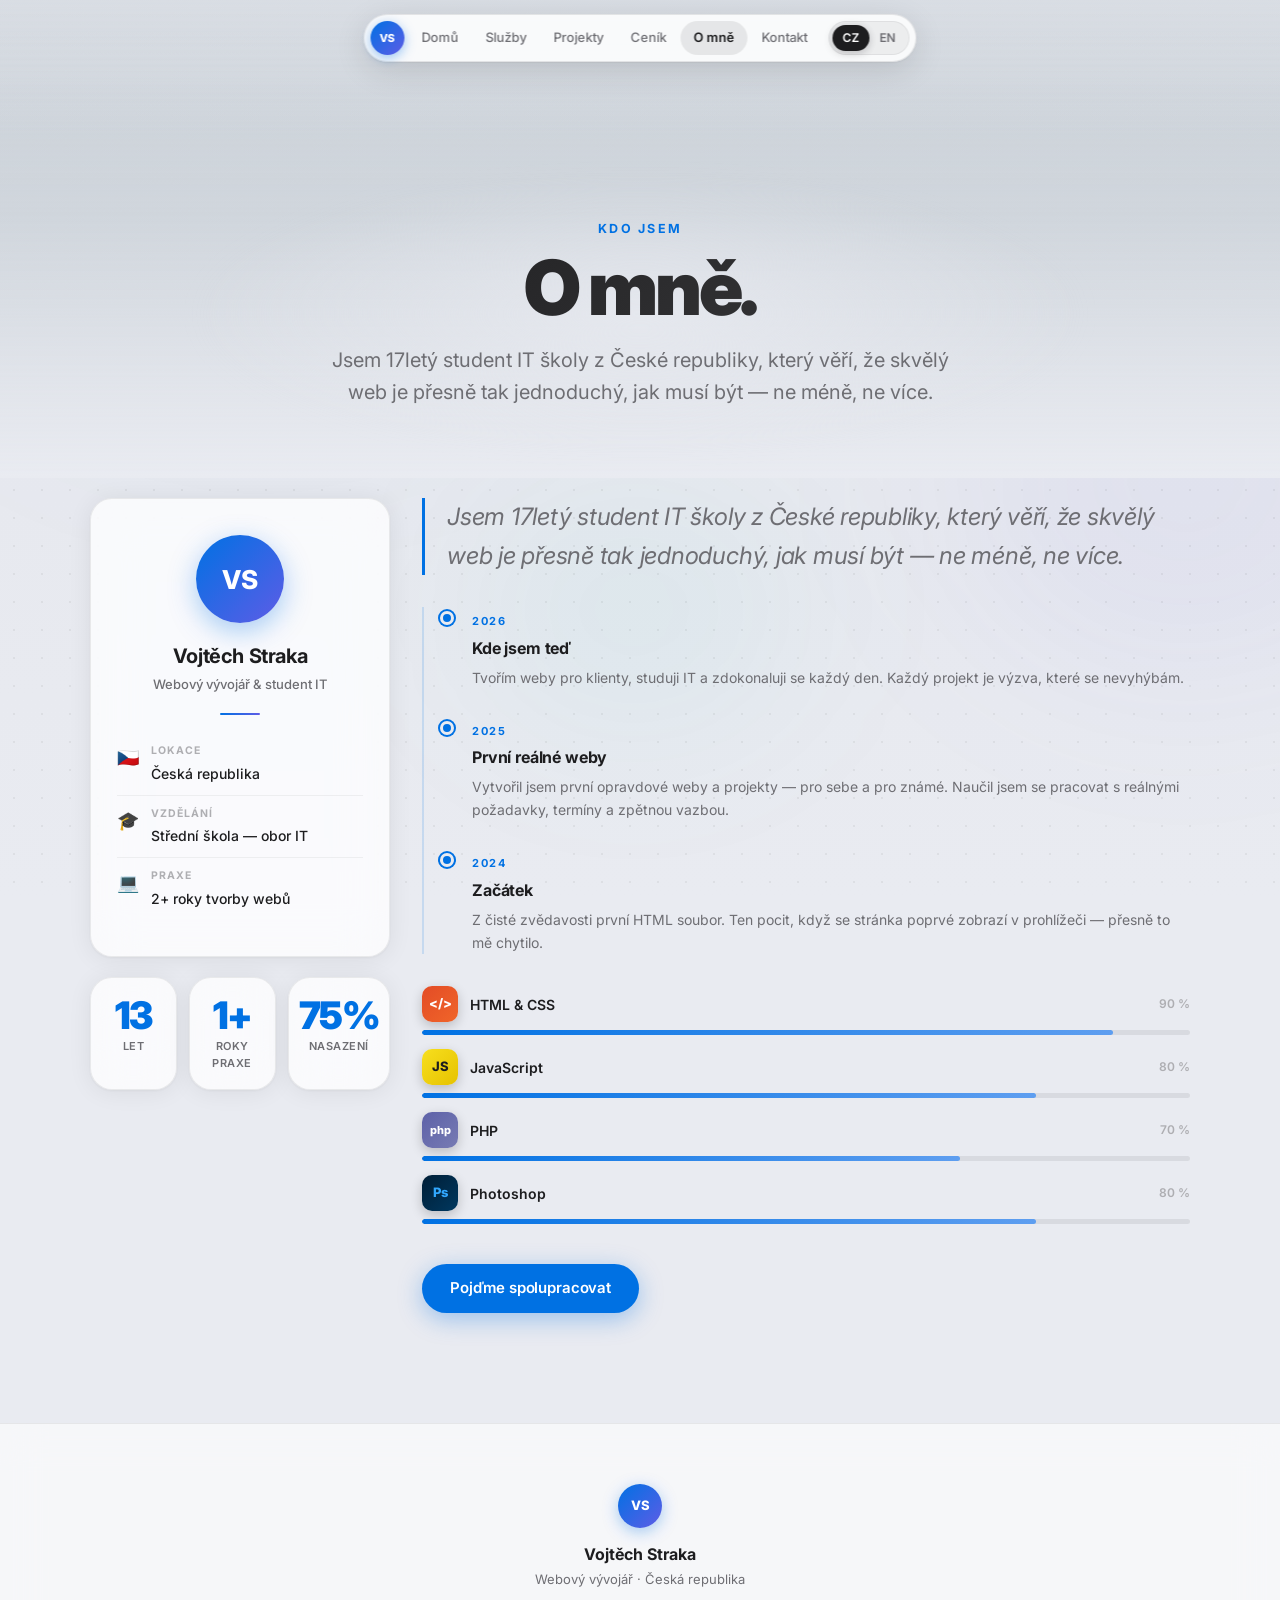
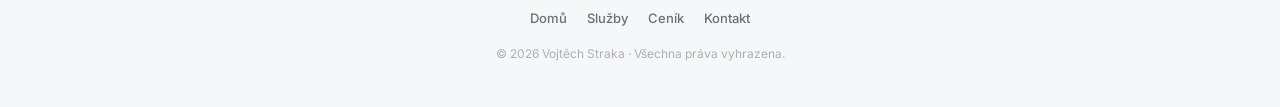
==== about.html @ bb6a5103 "update" ====
<!DOCTYPE html>
<html lang="cs">
<head>
  <meta charset="UTF-8">
  <meta name="viewport" content="width=device-width, initial-scale=1">
  <meta name="description" content="O mně — Vojtěch Straka, webový vývojář a student IT z České republiky.">
  <meta name="color-scheme" content="light">
  <meta name="theme-color" content="#e9ebf1">
  <title>O mně — Vojtěch Straka</title>
  <link rel="icon" href="data:image/svg+xml,%3Csvg xmlns='http://www.w3.org/2000/svg' viewBox='0 0 64 64'%3E%3Crect width='64' height='64' rx='16' fill='%230071e3'/%3E%3Ctext x='32' y='44' font-family='Arial,sans-serif' font-size='28' font-weight='bold' fill='white' text-anchor='middle'%3EVS%3C/text%3E%3C/svg%3E">
  <link rel="preconnect" href="https://fonts.googleapis.com">
  <link rel="preconnect" href="https://fonts.gstatic.com" crossorigin>
  <link href="https://fonts.googleapis.com/css2?family=Inter:wght@400;500;600;700;800;900&display=swap" rel="stylesheet">
  <link rel="stylesheet" href="style.css">
</head>
<body>

  <!-- ===== Animované pozadí ===== -->
  <div class="bg" aria-hidden="true">
    <div class="bg-blob bg-blob-1"></div>
    <div class="bg-blob bg-blob-2"></div>
    <div class="bg-blob bg-blob-3"></div>
    <div class="bg-grid"></div>
  </div>

  <!-- ===== Navigace ===== -->
  <nav class="island" aria-label="Hlavní navigace">
    <a href="index.html#home" class="island-logo" aria-label="Vojtěch Straka — domů">VS</a>
    <div class="island-links">
      <a href="index.html#home"     class="island-link" data-i18n="nav.home">Domů</a>
      <a href="index.html#services" class="island-link" data-i18n="nav.services">Služby</a>
      <a href="index.html#projects" class="island-link" data-i18n="nav.projects">Projekty</a>
      <a href="cenik.html"          class="island-link" data-i18n="nav.pricing">Ceník</a>
      <a href="about.html"          class="island-link active" data-i18n="nav.about">O mně</a>
      <a href="index.html#contact"  class="island-link" data-i18n="nav.contact">Kontakt</a>
    </div>
    <div class="lang-switch" role="group" aria-label="Přepínač jazyka">
      <button type="button" class="lang-btn active" data-lang="cs">CZ</button>
      <button type="button" class="lang-btn" data-lang="en">EN</button>
    </div>
  </nav>

  <!-- ===== Page hero ===== -->
  <header class="page-hero has-img">
    <div class="page-hero-bg" aria-hidden="true">
      <div class="page-hero-img"></div>
      <div class="page-hero-fog"></div>
    </div>
    <div class="page-hero-inner">
      <p class="eyebrow fx d1" data-i18n="about.eyebrow">Kdo jsem</p>
      <h1 class="page-hero-title fx d2" data-i18n="about.title">O mně.</h1>
      <p class="page-hero-sub fx d3" data-i18n="about.intro">Jsem 17letý student IT školy z České republiky, který věří, že skvělý web je přesně tak jednoduchý, jak musí být — ne méně, ne více.</p>
    </div>
  </header>

  <main>

    <section class="section" style="padding-top: 20px;">
      <div class="wrap">
        <div class="about-grid">

          <!-- Levý sloupec: profil -->
          <div class="about-left">
            <div class="glass card about-profile reveal">
              <div class="profile-avatar" aria-hidden="true">VS</div>
              <p class="profile-name">Vojtěch Straka</p>
              <p class="profile-role" data-i18n="about.role">Webový vývojář & student IT</p>
              <div class="profile-divider" aria-hidden="true"></div>
              <div class="profile-facts">
                <div class="profile-fact">
                  <span class="fact-icon">🇨🇿</span>
                  <div>
                    <span class="fact-label" data-i18n="about.factLabel1">Lokace</span>
                    <span class="fact-val" data-i18n="about.fact1">Česká republika</span>
                  </div>
                </div>
                <div class="profile-fact">
                  <span class="fact-icon">🎓</span>
                  <div>
                    <span class="fact-label" data-i18n="about.factLabel2">Vzdělání</span>
                    <span class="fact-val" data-i18n="about.fact2">Střední škola — obor IT</span>
                  </div>
                </div>
                <div class="profile-fact">
                  <span class="fact-icon">💻</span>
                  <div>
                    <span class="fact-label" data-i18n="about.factLabel4">Praxe</span>
                    <span class="fact-val" data-i18n="about.fact4">2+ roky tvorby webů</span>
                  </div>
                </div>
              </div>
            </div>

            <!-- Stat karty -->
            <div class="about-stats reveal" style="--d:.1s">
              <div class="glass about-stat">
                <span class="stat-num" data-count="17">0</span>
                <span class="stat-label" data-i18n="about.stat1">let</span>
              </div>
              <div class="glass about-stat">
                <span class="stat-num" data-count="2" data-suffix="+">0</span>
                <span class="stat-label" data-i18n="about.stat2">roky praxe</span>
              </div>
              <div class="glass about-stat">
                <span class="stat-num" data-count="100" data-suffix="%">0</span>
                <span class="stat-label" data-i18n="about.stat3">nasazení</span>
              </div>
            </div>
          </div>

          <!-- Pravý sloupec: timeline + dovednosti -->
          <div class="about-right">
            <blockquote class="about-quote reveal" data-i18n="about.intro">
              Jsem 17letý student IT školy z České republiky, který věří, že skvělý web je přesně tak jednoduchý, jak musí být — ne méně, ne více.
            </blockquote>

            <!-- Timeline -->
            <div class="timeline reveal" style="--d:.08s">
              <div class="timeline-item">
                <div class="timeline-dot"></div>
                <div class="timeline-body">
                  <span class="timeline-year">2026</span>
                  <h4 data-i18n="about.t1.title">Kde jsem teď</h4>
                  <p data-i18n="about.t1.desc">Tvořím weby pro klienty, studuji IT a zdokonaluji se každý den. Každý projekt je výzva, které se nevyhýbám.</p>
                </div>
              </div>
              <div class="timeline-item">
                <div class="timeline-dot"></div>
                <div class="timeline-body">
                  <span class="timeline-year">2025</span>
                  <h4 data-i18n="about.t2.title">První reálné weby</h4>
                  <p data-i18n="about.t2.desc">Vytvořil jsem první opravdové weby a projekty — pro sebe a pro známé. Naučil jsem se pracovat s reálnými požadavky, termíny a zpětnou vazbou.</p>
                </div>
              </div>
              <div class="timeline-item">
                <div class="timeline-dot"></div>
                <div class="timeline-body">
                  <span class="timeline-year">2024</span>
                  <h4 data-i18n="about.t3.title">Začátek</h4>
                  <p data-i18n="about.t3.desc">Z čisté zvědavosti první HTML soubor. Ten pocit, když se stránka poprvé zobrazí v prohlížeči — přesně to mě chytilo.</p>
                </div>
              </div>
            </div>

            <!-- Dovednosti — vizuální boxy -->
            <div class="skill-boxes reveal" style="--d:.16s">
              <div class="skill-box" style="--level:90%">
                <div class="skill-box-top">
                  <span class="tile tile-html">&lt;/&gt;</span>
                  <span class="skill-box-name">HTML & CSS</span>
                  <span class="skill-box-pct">90 %</span>
                </div>
                <div class="bar"><div class="bar-fill"></div></div>
              </div>
              <div class="skill-box" style="--level:80%">
                <div class="skill-box-top">
                  <span class="tile tile-js">JS</span>
                  <span class="skill-box-name">JavaScript</span>
                  <span class="skill-box-pct">80 %</span>
                </div>
                <div class="bar"><div class="bar-fill"></div></div>
              </div>
              <div class="skill-box" style="--level:70%">
                <div class="skill-box-top">
                  <span class="tile tile-php">php</span>
                  <span class="skill-box-name">PHP</span>
                  <span class="skill-box-pct">70 %</span>
                </div>
                <div class="bar"><div class="bar-fill"></div></div>
              </div>
              <div class="skill-box" style="--level:80%">
                <div class="skill-box-top">
                  <span class="tile tile-ps">Ps</span>
                  <span class="skill-box-name">Photoshop</span>
                  <span class="skill-box-pct">80 %</span>
                </div>
                <div class="bar"><div class="bar-fill"></div></div>
              </div>
            </div>

            <a href="index.html#contact" class="btn btn-primary" style="margin-top:8px; align-self:flex-start;" data-i18n="about.cta">Pojďme spolupracovat</a>
          </div>

        </div>
      </div>
    </section>

  </main>

  <footer class="footer">
    <div class="footer-inner">
      <div class="footer-logo" aria-hidden="true">VS</div>
      <p class="footer-name">Vojtěch Straka</p>
      <p class="footer-desc" data-i18n="footer.desc">Webový vývojář · Česká republika</p>
      <div class="footer-links">
        <a href="index.html#home" data-i18n="nav.home">Domů</a>
        <a href="index.html#services" data-i18n="nav.services">Služby</a>
        <a href="cenik.html" data-i18n="nav.pricing">Ceník</a>
        <a href="index.html#contact" data-i18n="nav.contact">Kontakt</a>
      </div>
      <p class="footer-copy">© <span id="year">2026</span> Vojtěch Straka · <span data-i18n="footer.rights">Všechna práva vyhrazena.</span></p>
    </div>
  </footer>

  <noscript>
    <style>.reveal{opacity:1!important;transform:none!important}.fx{animation:none!important;opacity:1!important}</style>
  </noscript>
  <script src="script.js"></script>
</body>
</html>
---- style.css ----
/* ============================================================
   Vojtěch Straka — portfolio
   Apple-inspired · dominantní design · animované pozadí
   ============================================================ */

:root {
  --bg: #e9ebf1;
  --bg-rgb: 233, 235, 241;
  --surface: #ffffff;
  --text: #1d1d1f;
  --text-dim: #6e6e73;
  --text-faint: #aeaeb2;
  --blue: #0071e3;
  --blue-dark: #0055b3;
  --blue-soft: rgba(0,113,227,0.1);
  --blue-border: rgba(0,113,227,0.22);
  --green: #28cd41;
  --glass-bg: rgba(255,255,255,0.76);
  --glass-border: rgba(0,0,0,0.07);
  --glass-shadow: 0 2px 24px rgba(0,0,0,0.07), 0 1px 3px rgba(0,0,0,0.05);
  --radius: 22px;
  --ease: cubic-bezier(0.22,1,0.36,1);
  --font: -apple-system, BlinkMacSystemFont, "SF Pro Display", "SF Pro Text", "Inter", "Segoe UI", Helvetica, Arial, sans-serif;
}

* { margin: 0; padding: 0; box-sizing: border-box; }

html { scroll-behavior: smooth; scroll-padding-top: 90px; }

body {
  font-family: var(--font);
  background: var(--bg);
  color: var(--text);
  line-height: 1.5;
  -webkit-font-smoothing: antialiased;
  text-rendering: optimizeLegibility;
  overflow-x: hidden;
}

::selection { background: rgba(0,113,227,0.18); color: var(--text); }
::-webkit-scrollbar { width: 8px; }
::-webkit-scrollbar-track { background: var(--bg); }
::-webkit-scrollbar-thumb { background: rgba(0,0,0,0.15); border-radius: 99px; border: 2px solid var(--bg); }
::-webkit-scrollbar-thumb:hover { background: rgba(0,0,0,0.25); }

a { color: inherit; text-decoration: none; }
button { font: inherit; color: inherit; background: none; border: none; cursor: pointer; }
img { display: block; max-width: 100%; }

a:focus-visible, button:focus-visible {
  outline: 2px solid var(--blue);
  outline-offset: 3px;
  border-radius: 8px;
}

/* ============================================================
   Animované pozadí / Animated background
   ============================================================ */

.bg {
  position: fixed;
  inset: 0;
  z-index: -1;
  overflow: hidden;
  background: linear-gradient(180deg, #edeef3 0%, #e7e9ef 55%, #e9ebf1 100%);
}

/* Mřížka teček */
.bg-grid {
  position: absolute;
  inset: 0;
  background-image: radial-gradient(circle, rgba(0,0,0,0.05) 1px, transparent 1px);
  background-size: 28px 28px;
}

/* Animované blobby / orbs */
.bg-blob {
  position: absolute;
  border-radius: 50%;
  filter: blur(70px);
  pointer-events: none;
  will-change: transform;
}

.bg-blob-1 {
  width: min(900px, 90vw);
  height: 700px;
  top: -20%;
  left: -15%;
  background: radial-gradient(ellipse, rgba(0,113,227,0.09) 0%, transparent 70%);
  animation: blobMove1 18s ease-in-out infinite alternate;
}

.bg-blob-2 {
  width: min(700px, 80vw);
  height: 600px;
  top: 20%;
  right: -20%;
  background: radial-gradient(ellipse, rgba(94,92,230,0.07) 0%, transparent 70%);
  animation: blobMove2 22s ease-in-out infinite alternate;
}

.bg-blob-3 {
  width: min(500px, 60vw);
  height: 400px;
  bottom: 10%;
  left: 30%;
  background: radial-gradient(ellipse, rgba(0,199,190,0.06) 0%, transparent 70%);
  animation: blobMove3 16s ease-in-out infinite alternate;
}

@keyframes blobMove1 {
  from { transform: translate(0, 0) scale(1); }
  to   { transform: translate(8%, 12%) scale(1.1); }
}
@keyframes blobMove2 {
  from { transform: translate(0, 0) scale(1); }
  to   { transform: translate(-10%, 8%) scale(0.9); }
}
@keyframes blobMove3 {
  from { transform: translate(0, 0) scale(1); }
  to   { transform: translate(-5%, -10%) scale(1.15); }
}

/* ============================================================
   Navigace / Island nav
   ============================================================ */

.island {
  position: fixed;
  top: 14px;
  left: 50%;
  transform: translateX(-50%);
  z-index: 1000;
  display: flex;
  align-items: center;
  gap: 4px;
  padding: 6px;
  border-radius: 999px;
  background: rgba(255,255,255,0.85);
  -webkit-backdrop-filter: blur(32px) saturate(180%);
  backdrop-filter: blur(32px) saturate(180%);
  border: 1px solid rgba(0,0,0,0.09);
  box-shadow: 0 8px 32px rgba(0,0,0,0.12), 0 1px 2px rgba(0,0,0,0.06);
  transition: background 0.4s, box-shadow 0.4s, top 0.4s;
  animation: island-in 0.8s cubic-bezier(0.32,0.72,0,1) 0.1s both;
  max-width: calc(100vw - 24px);
}

@keyframes island-in {
  from { transform: translateX(-50%) scale(0.4); opacity: 0; filter: blur(8px); }
  to   { transform: translateX(-50%) scale(1); opacity: 1; filter: blur(0); }
}

.island > * { animation: island-content 0.5s ease 0.5s both; }
@keyframes island-content { from { opacity: 0; } to { opacity: 1; } }

.island.scrolled {
  top: 8px;
  background: rgba(255,255,255,0.94);
  box-shadow: 0 12px 48px rgba(0,0,0,0.16), 0 1px 2px rgba(0,0,0,0.06);
}

.island-logo {
  display: flex;
  align-items: center;
  justify-content: center;
  width: 34px;
  height: 34px;
  border-radius: 50%;
  background: linear-gradient(135deg, #0071e3, #5e5ce6);
  font-size: 11px;
  font-weight: 800;
  letter-spacing: 0.04em;
  color: #fff;
  box-shadow: 0 3px 12px rgba(0,113,227,0.4);
  flex-shrink: 0;
}

.island-links { display: flex; gap: 1px; }

.island-link {
  padding: 7px 13px;
  border-radius: 999px;
  font-size: 13px;
  font-weight: 500;
  color: var(--text-dim);
  white-space: nowrap;
  transition: color 0.2s, background 0.2s;
}

.island-link:hover { color: var(--text); background: rgba(0,0,0,0.05); }
.island-link.active { color: var(--text); background: rgba(0,0,0,0.08); font-weight: 600; }

.lang-switch {
  display: flex;
  padding: 3px;
  border-radius: 999px;
  background: rgba(0,0,0,0.05);
  border: 1px solid rgba(0,0,0,0.06);
  margin-left: 4px;
}

.lang-btn {
  padding: 4px 10px;
  border-radius: 999px;
  font-size: 12px;
  font-weight: 600;
  color: var(--text-dim);
  transition: color 0.2s, background 0.2s;
}
.lang-btn:hover { color: var(--text); }
.lang-btn.active { background: var(--text); color: #fff; box-shadow: 0 2px 8px rgba(0,0,0,0.22); }

/* ============================================================
   Hero
   ============================================================ */

.hero {
  position: relative;
  min-height: 100vh;
  min-height: 100svh;
  display: flex;
  flex-direction: column;
  align-items: center;
  justify-content: center;
  text-align: center;
  padding: 140px 24px 80px;
  overflow: hidden;
}

/* Pozadí hory s mlhou / Mountain backdrop with fog */
.hero-mountain {
  position: absolute;
  inset: 0;
  z-index: 0;
  overflow: hidden;
}

.hero-mountain-img {
  position: absolute;
  inset: -12% -4% 0 -4%;
  z-index: 0;
  background-color: #c3cdd6;
  background-image:
    linear-gradient(rgba(255,255,255,0.04), rgba(255,255,255,0.04)),
    url('https://images.unsplash.com/photo-1483728642387-6c3bdd6c93e5?auto=format&fit=crop&w=2000&q=80');
  background-size: cover;
  background-position: center top;
  background-repeat: no-repeat;
  will-change: transform;
  transform:
    translate(calc(var(--mx, 0) * 7px), calc(var(--my, 0) * 5px))
    translateY(var(--mtnY, 0px))
    scale(var(--mtnSc, 1.12));
  transition: transform 0.25s ease-out;
}

/* Jemné splynutí dole tak, aby byla vidět CELÁ hora / faint bottom blend, whole mountain visible */
.hero-mountain-fog {
  position: absolute;
  inset: 0;
  z-index: 2;
  background:
    linear-gradient(to bottom, rgba(var(--bg-rgb),0.3) 0%, rgba(var(--bg-rgb),0) 16%),
    linear-gradient(to bottom,
      rgba(255,255,255,0) 0%,
      rgba(255,255,255,0) 76%,
      rgba(255,255,255,0.55) 90%,
      #ffffff 100%);
}

/* Reálné mraky (fotka) ve dvou hloubkách → 3D drone efekt
   Real cloud photo in two depth layers → 3D drone effect */
.hero-clouds {
  position: absolute;
  left: 0;
  right: 0;
  bottom: 0;
  pointer-events: none;
  will-change: transform;
  background-image: url('https://images.unsplash.com/photo-1499346030926-9a72daac6c63?auto=format&fit=crop&w=2000&q=80');
  background-size: cover;
  background-repeat: no-repeat;
  /* horní hrana mraků měkce mizí (žádný ostrý okraj) */
  -webkit-mask-image: linear-gradient(to top, #000 46%, rgba(0,0,0,0.9) 60%, rgba(0,0,0,0.4) 78%, transparent 92%);
  mask-image: linear-gradient(to top, #000 46%, rgba(0,0,0,0.9) 60%, rgba(0,0,0,0.4) 78%, transparent 92%);
  transition: transform 0.25s ease-out;
}

/* Vzdálená vrstva mraků (hloubka) / distant cloud layer */
.hero-clouds-back {
  height: 80%;
  z-index: 1;
  opacity: 0.5;
  filter: blur(2px);
  background-position: center 35%;
  transform:
    translate(calc(var(--mx, 0) * 13px), calc(var(--my, 0) * 8px))
    translateY(var(--cbY, 54%))
    scale(var(--cbSc, 1.05));
  animation: cloudPan 64s ease-in-out infinite alternate-reverse;
}

/* Přední vrstva mraků — hlavní, prolétneš skrz / foreground clouds you fly through */
.hero-clouds-front {
  height: 98%;
  z-index: 3;
  background-position: center bottom;
  transform:
    translate(calc(var(--mx, 0) * 26px), calc(var(--my, 0) * 14px))
    translateY(var(--cfY, 72%))
    scale(var(--cfSc, 1));
  transform-origin: center bottom;
  animation: cloudPan 46s ease-in-out infinite alternate;
}

/* Spodní splynutí fotky do čistě bílé (návaznost na Služby) / blend into pure white */
.hero-clouds-front::after {
  content: "";
  position: absolute;
  left: 0;
  right: 0;
  bottom: 0;
  height: 42%;
  background: linear-gradient(to bottom, rgba(255,255,255,0) 0%, rgba(255,255,255,0.7) 45%, #ffffff 88%);
}

@keyframes cloudPan {
  from { background-position: 44% bottom; }
  to   { background-position: 56% bottom; }
}

/* Bílý závoj — při scrollu přebílí horu, aby přechod do Služeb byl vždy čistě bílý
   White wash — fades in on scroll so the hero always blends seamlessly into white */
.hero-wash {
  position: absolute;
  inset: 0;
  z-index: 2;
  background: #ffffff;
  opacity: 0;
  pointer-events: none;
  will-change: opacity;
}

/* Jemné prosvětlení za textem pro čitelnost / soft light behind text */
.hero-inner::before {
  content: "";
  position: absolute;
  inset: -50px -70px;
  z-index: -1;
  background: radial-gradient(ellipse at center, rgba(var(--bg-rgb),0.72) 0%, rgba(var(--bg-rgb),0) 70%);
  filter: blur(12px);
  pointer-events: none;
}

/* Glow */
.hero-glow {
  position: absolute;
  top: 40%;
  left: 50%;
  transform: translate(-50%, -55%);
  width: min(800px, 90vw);
  height: 400px;
  background: radial-gradient(closest-side, rgba(0,113,227,0.14), transparent);
  filter: blur(60px);
  pointer-events: none;
}

/* Plovoucí dekorativní prvky */
.hero-float {
  position: absolute;
  pointer-events: none;
  opacity: 0;
  animation: floatIn 1s var(--ease) forwards, floatAnim var(--fa, 7s) ease-in-out infinite alternate;
}

.hero-float svg { display: block; }

.hero-float-1 {
  width: 140px;
  top: 18%;
  left: 7%;
  --fa: 8s;
  animation-delay: 1.2s, 1.2s;
  transform: rotate(-8deg);
}
.hero-float-2 {
  width: 90px;
  top: 25%;
  right: 9%;
  --fa: 10s;
  animation-delay: 1.5s, 1.5s;
}
.hero-float-3 {
  width: 160px;
  bottom: 22%;
  left: 4%;
  --fa: 9s;
  animation-delay: 1.8s, 1.8s;
  transform: rotate(5deg);
}
.hero-float-4 {
  width: 100px;
  bottom: 18%;
  right: 7%;
  --fa: 11s;
  animation-delay: 2s, 2s;
}

@keyframes floatIn {
  from { opacity: 0; transform: translateY(20px) rotate(var(--r, 0deg)); }
  to   { opacity: 1; transform: translateY(0) rotate(var(--r, 0deg)); }
}
@keyframes floatAnim {
  from { transform: translateY(0px); }
  to   { transform: translateY(-14px); }
}

/* Hero content */
.hero-inner {
  position: relative;
  z-index: 1;
  display: flex;
  flex-direction: column;
  align-items: center;
  will-change: transform, opacity;
}

.hero-chip {
  display: inline-flex;
  align-items: center;
  gap: 9px;
  padding: 8px 18px;
  border-radius: 999px;
  background: rgba(255,255,255,0.88);
  -webkit-backdrop-filter: blur(20px) saturate(160%);
  backdrop-filter: blur(20px) saturate(160%);
  border: 1px solid rgba(0,0,0,0.09);
  box-shadow: 0 2px 12px rgba(0,0,0,0.08);
  font-size: 13px;
  font-weight: 600;
  color: var(--text-dim);
}

.hero-chip .dot {
  width: 8px;
  height: 8px;
  border-radius: 50%;
  background: var(--green);
  box-shadow: 0 0 0 0 rgba(40,205,65,0.5);
  animation: pulse 2.4s ease-out infinite;
}

@keyframes pulse {
  0%   { box-shadow: 0 0 0 0 rgba(40,205,65,0.5); }
  70%  { box-shadow: 0 0 0 11px rgba(40,205,65,0); }
  100% { box-shadow: 0 0 0 0 rgba(40,205,65,0); }
}

.hero-name {
  margin-top: 24px;
  font-size: clamp(54px, 10.5vw, 118px);
  font-weight: 900;
  letter-spacing: -0.05em;
  line-height: 1.0;
  color: var(--text);
  background: linear-gradient(135deg, #1d1d1f 0%, #3a3a3c 100%);
  -webkit-background-clip: text;
  -webkit-text-fill-color: transparent;
  background-clip: text;
}

.hero-tagline {
  margin-top: 20px;
  max-width: 700px;
  min-height: 1.6em;
  font-size: clamp(17px, 2.3vw, 23px);
  font-weight: 400;
  letter-spacing: -0.01em;
  color: var(--text-dim);
}

.cursor {
  display: inline-block;
  width: 2px;
  height: 1.1em;
  margin-left: 2px;
  border-radius: 2px;
  background: var(--blue);
  vertical-align: text-bottom;
  animation: blink 1.1s steps(2,start) infinite;
}
@keyframes blink { 50% { opacity: 0; } }

.hero-cta {
  display: flex;
  flex-wrap: wrap;
  justify-content: center;
  gap: 12px;
  margin-top: 36px;
}

.hero-badges {
  display: flex;
  flex-wrap: wrap;
  justify-content: center;
  gap: 8px;
  margin-top: 28px;
}

.hero-badge {
  padding: 6px 14px;
  border-radius: 999px;
  font-size: 12px;
  font-weight: 600;
  color: var(--text-dim);
  background: rgba(255,255,255,0.8);
  border: 1px solid rgba(0,0,0,0.07);
  backdrop-filter: blur(10px);
  -webkit-backdrop-filter: blur(10px);
}

.hero-scroll {
  position: absolute;
  bottom: 28px;
  left: 50%;
  transform: translateX(-50%);
  display: flex;
  flex-direction: column;
  align-items: center;
  gap: 5px;
  font-size: 10.5px;
  font-weight: 700;
  letter-spacing: 0.1em;
  text-transform: uppercase;
  color: var(--text-faint);
  transition: color 0.3s;
  z-index: 1;
}
.hero-scroll:hover { color: var(--text-dim); }
.hero-scroll svg { width: 16px; height: 16px; animation: bounce 2.2s ease-in-out infinite; }

@keyframes bounce {
  0%, 100% { transform: translateY(0); opacity: 0.6; }
  50%       { transform: translateY(6px); opacity: 1; }
}

/* Entrance animations */
.fx { opacity: 0; animation: rise 0.9s var(--ease) forwards; }
.d1 { animation-delay: 0.4s; }
.d2 { animation-delay: 0.55s; }
.d3 { animation-delay: 0.75s; }
.d4 { animation-delay: 1.0s; }
.d5 { animation-delay: 1.25s; }
.d6 { animation-delay: 1.7s; }

@keyframes rise {
  from { opacity: 0; transform: translateY(30px); filter: blur(6px); }
  to   { opacity: 1; transform: translateY(0); filter: blur(0); }
}

/* ============================================================
   Page hero (podstránky) / sub-page hero
   ============================================================ */

.page-hero {
  position: relative;
  padding: 160px 24px 40px;
  text-align: center;
  overflow: hidden;
}

.page-hero.has-img { padding: 220px 24px 70px; }

.page-hero::before {
  content: "";
  position: absolute;
  top: -30%;
  left: 50%;
  transform: translateX(-50%);
  width: min(700px, 90vw);
  height: 360px;
  background: radial-gradient(closest-side, rgba(0,113,227,0.12), transparent);
  filter: blur(50px);
  pointer-events: none;
}

.page-hero.has-img::before { display: none; }

/* Mlžný obrázek na podstránce „O mně" — jiný motiv než hlavní strana */
.page-hero-bg { position: absolute; inset: 0; z-index: 0; overflow: hidden; }

.page-hero-img {
  position: absolute;
  inset: -8% 0 0 0;
  background-color: #c8cfd6;
  background-image:
    linear-gradient(rgba(233,235,241,0.12), rgba(233,235,241,0.12)),
    url('https://images.unsplash.com/photo-1470071459604-3b5ec3a7fe05?auto=format&fit=crop&w=2000&q=80');
  background-size: cover;
  background-position: center 40%;
  background-repeat: no-repeat;
  will-change: transform;
}

.page-hero-fog {
  position: absolute;
  inset: 0;
  background:
    linear-gradient(to bottom, rgba(var(--bg-rgb),0.45) 0%, rgba(var(--bg-rgb),0) 28%),
    linear-gradient(to bottom,
      rgba(var(--bg-rgb),0) 0%,
      rgba(var(--bg-rgb),0.15) 45%,
      rgba(var(--bg-rgb),0.7) 78%,
      var(--bg) 100%);
}

.page-hero-inner { position: relative; z-index: 1; max-width: 760px; margin: 0 auto; }

.page-hero.has-img .page-hero-inner::before {
  content: "";
  position: absolute;
  inset: -40px -60px;
  z-index: -1;
  background: radial-gradient(ellipse at center, rgba(var(--bg-rgb),0.75) 0%, rgba(var(--bg-rgb),0) 72%);
  filter: blur(12px);
  pointer-events: none;
}

.page-hero-title {
  margin-top: 10px;
  font-size: clamp(44px, 7vw, 76px);
  font-weight: 900;
  letter-spacing: -0.045em;
  line-height: 1.02;
  background: linear-gradient(135deg, #1d1d1f 0%, #3a3a3c 100%);
  -webkit-background-clip: text;
  -webkit-text-fill-color: transparent;
  background-clip: text;
}

.page-hero-sub {
  margin: 18px auto 0;
  max-width: 620px;
  font-size: clamp(16px, 2vw, 20px);
  line-height: 1.6;
  color: var(--text-dim);
}

/* ============================================================
   Tlačítka / Buttons
   ============================================================ */

.btn {
  display: inline-flex;
  align-items: center;
  justify-content: center;
  gap: 8px;
  padding: 13px 28px;
  border-radius: 999px;
  font-size: 15px;
  font-weight: 600;
  letter-spacing: -0.01em;
  transition: transform 0.3s var(--ease), background 0.25s, box-shadow 0.25s;
}
.btn:active { transform: scale(0.96) !important; }

.btn-primary {
  background: var(--blue);
  color: #fff;
  box-shadow: 0 6px 24px rgba(0,113,227,0.35);
}
.btn-primary:hover {
  background: var(--blue-dark);
  box-shadow: 0 10px 32px rgba(0,113,227,0.45);
  transform: translateY(-2px);
}

.btn-glass {
  background: rgba(255,255,255,0.92);
  border: 1px solid rgba(0,0,0,0.1);
  -webkit-backdrop-filter: blur(20px);
  backdrop-filter: blur(20px);
  color: var(--text);
  box-shadow: 0 2px 10px rgba(0,0,0,0.07);
}
.btn-glass:hover {
  background: #fff;
  border-color: rgba(0,0,0,0.15);
  transform: translateY(-2px);
  box-shadow: 0 6px 20px rgba(0,0,0,0.1);
}

.btn-sm  { padding: 9px 18px; font-size: 13px; }
.btn-block { width: 100%; margin-top: 24px; }

/* ============================================================
   Sekce — sdílené / Sections shared
   ============================================================ */

.section { padding: 110px 24px; position: relative; }
.section-dark { background: rgba(0,0,0,0.015); }
.section-tint { background: rgba(0,113,227,0.025); }
.wrap { max-width: 1100px; margin: 0 auto; }

.section-head { text-align: center; margin-bottom: 56px; }

.eyebrow {
  color: var(--blue);
  font-size: 12.5px;
  font-weight: 700;
  text-transform: uppercase;
  letter-spacing: 0.18em;
}

.section-title {
  margin-top: 10px;
  font-size: clamp(40px, 6vw, 68px);
  font-weight: 800;
  letter-spacing: -0.04em;
  line-height: 1.04;
  color: var(--text);
}

.section-sub {
  margin: 16px auto 0;
  max-width: 600px;
  font-size: clamp(16px, 1.8vw, 19px);
  color: var(--text-dim);
}

/* Glass karta */
.glass {
  background: var(--glass-bg);
  border: 1px solid var(--glass-border);
  border-radius: var(--radius);
  -webkit-backdrop-filter: blur(24px) saturate(160%);
  backdrop-filter: blur(24px) saturate(160%);
  box-shadow: var(--glass-shadow);
  transition: transform 0.5s var(--ease), border-color 0.35s, box-shadow 0.35s;
}

.card { padding: 28px 30px; }

.card:hover {
  transform: translateY(-6px);
  border-color: rgba(0,113,227,0.22);
  box-shadow: 0 20px 60px rgba(0,0,0,0.1), 0 0 0 1px rgba(0,113,227,0.1);
}

/* Scroll reveal */
.reveal {
  opacity: 0;
  transform: translateY(26px);
  transition: opacity 0.85s var(--ease), transform 0.85s var(--ease);
  transition-delay: var(--d, 0s);
}
.reveal.in-view { opacity: 1; transform: translateY(0); }

/* ============================================================
   Služby / Services
   ============================================================ */

/* Služby navazují na bílé mraky a plynule přejdou do tónu webu / white top blends from clouds */
#services {
  background: linear-gradient(to bottom, #ffffff 0%, rgba(255,255,255,0.75) 22%, rgba(255,255,255,0) 60%);
}

.services-grid {
  display: grid;
  grid-template-columns: repeat(3, 1fr);
  gap: 20px;
}

.service-card {
  padding: 32px 26px;
  display: flex;
  flex-direction: column;
  gap: 0;
}

.service-icon-wrap {
  width: 56px;
  height: 56px;
  border-radius: 16px;
  background: color-mix(in srgb, var(--c, #0071e3) 12%, transparent);
  border: 1px solid color-mix(in srgb, var(--c, #0071e3) 22%, transparent);
  display: flex;
  align-items: center;
  justify-content: center;
  color: var(--c, #0071e3);
  margin-bottom: 20px;
  flex-shrink: 0;
}
.service-icon-wrap svg { width: 26px; height: 26px; }

.service-card h3 {
  font-size: 18px;
  font-weight: 700;
  letter-spacing: -0.02em;
  color: var(--text);
  margin-bottom: 10px;
}

.service-card p {
  font-size: 14px;
  line-height: 1.65;
  color: var(--text-dim);
  flex: 1;
}

.service-link {
  margin-top: 20px;
  font-size: 13px;
  font-weight: 700;
  color: var(--blue);
  letter-spacing: -0.01em;
  transition: gap 0.3s, color 0.2s;
  display: inline-block;
}
.service-link:hover { color: var(--blue-dark); }

/* ============================================================
   Projekty / Projects
   ============================================================ */

.projects-grid {
  display: grid;
  grid-template-columns: repeat(3, 1fr);
  gap: 22px;
}

.project-card {
  padding: 0;
  overflow: hidden;
  display: flex;
  flex-direction: column;
}

.project-preview {
  position: relative;
  display: block;
  aspect-ratio: 16 / 10;
  overflow: hidden;
  border-bottom: 1px solid rgba(0,0,0,0.06);
}

.project-preview img {
  width: 100%;
  height: 100%;
  object-fit: cover;
  object-position: top;
  transition: transform 0.7s var(--ease);
}
.project-card:hover .project-preview img { transform: scale(1.06); }

.preview-fallback {
  position: absolute;
  inset: 0;
  display: none;
  flex-direction: column;
  align-items: center;
  justify-content: center;
  gap: 8px;
}
.preview-fallback b { font-size: 52px; font-weight: 900; letter-spacing: -0.04em; color: rgba(255,255,255,0.9); }
.preview-fallback i { font-style: normal; font-size: 12px; color: rgba(255,255,255,0.7); font-weight: 500; }

.project-preview.no-img img { display: none; }
.project-preview.no-img .preview-fallback { display: flex; }

.preview-host {
  position: absolute;
  left: 10px;
  bottom: 10px;
  z-index: 2;
  padding: 4px 11px;
  border-radius: 999px;
  background: rgba(255,255,255,0.85);
  -webkit-backdrop-filter: blur(12px);
  backdrop-filter: blur(12px);
  border: 1px solid rgba(0,0,0,0.09);
  font-size: 11px;
  font-weight: 600;
  color: var(--text-dim);
}

/* Pořadové číslo / index badge */
.project-num {
  position: absolute;
  top: 12px;
  right: 14px;
  z-index: 2;
  font-size: 13px;
  font-weight: 800;
  letter-spacing: 0.04em;
  color: #fff;
  text-shadow: 0 1px 6px rgba(0,0,0,0.35);
  opacity: 0.85;
}

/* Overlay s výzvou na proklik / hover overlay */
.project-overlay {
  position: absolute;
  inset: 0;
  z-index: 1;
  display: flex;
  align-items: center;
  justify-content: center;
  background: linear-gradient(to top, rgba(0,113,227,0.5), rgba(10,15,30,0.35));
  -webkit-backdrop-filter: blur(1px);
  backdrop-filter: blur(1px);
  opacity: 0;
  transition: opacity 0.4s var(--ease);
}

.project-view {
  display: inline-flex;
  align-items: center;
  gap: 7px;
  padding: 11px 20px;
  border-radius: 999px;
  background: rgba(255,255,255,0.96);
  color: var(--blue);
  font-size: 13.5px;
  font-weight: 700;
  box-shadow: 0 8px 24px rgba(0,0,0,0.25);
  transform: translateY(14px) scale(0.96);
  transition: transform 0.4s var(--ease);
}
.project-view svg { width: 15px; height: 15px; }

.project-card:hover .project-overlay { opacity: 1; }
.project-card:hover .project-view { transform: translateY(0) scale(1); }

.project-body {
  display: flex;
  flex-direction: column;
  flex: 1;
  padding: 20px 22px 22px;
}

.project-tags { display: flex; flex-wrap: wrap; gap: 6px; margin-bottom: 12px; }

.tag {
  padding: 3px 10px;
  border-radius: 999px;
  background: var(--blue-soft);
  border: 1px solid var(--blue-border);
  color: var(--blue);
  font-size: 11px;
  font-weight: 600;
  letter-spacing: 0.02em;
}

.project-body h3 { font-size: 18px; font-weight: 700; letter-spacing: -0.02em; color: var(--text); }

.project-body p {
  margin-top: 8px;
  font-size: 13.5px;
  line-height: 1.55;
  color: var(--text-dim);
  flex: 1;
}

.project-link {
  display: inline-flex;
  align-items: center;
  gap: 5px;
  margin-top: 16px;
  font-size: 13.5px;
  font-weight: 700;
  color: var(--blue);
  transition: gap 0.3s;
}
.project-link:hover { gap: 9px; }
.project-link svg { width: 14px; height: 14px; }

/* ============================================================
   Ceník / Pricing
   ============================================================ */

/* Ukázka zdarma / Free sample banner */
.free-sample {
  display: flex;
  align-items: center;
  justify-content: space-between;
  flex-wrap: wrap;
  gap: 24px;
  max-width: 1040px;
  margin: 0 auto 28px;
  padding: 28px 34px;
  border-radius: var(--radius);
  background: linear-gradient(135deg, rgba(40,205,65,0.1), rgba(0,113,227,0.08));
  border: 1px solid rgba(40,205,65,0.25);
  box-shadow: 0 8px 32px rgba(40,205,65,0.1);
  position: relative;
  overflow: hidden;
}

.free-sample::after {
  content: "";
  position: absolute;
  top: -40%;
  right: -10%;
  width: 320px;
  height: 320px;
  background: radial-gradient(circle, rgba(40,205,65,0.14), transparent 70%);
  pointer-events: none;
}

.free-sample-left { flex: 1; min-width: 260px; position: relative; z-index: 1; }

.free-sample-tag {
  display: inline-block;
  padding: 4px 12px;
  border-radius: 999px;
  background: var(--green);
  color: #fff;
  font-size: 11px;
  font-weight: 800;
  text-transform: uppercase;
  letter-spacing: 0.1em;
  box-shadow: 0 4px 12px rgba(40,205,65,0.35);
  margin-bottom: 12px;
}

.free-sample-title {
  font-size: clamp(20px, 3vw, 26px);
  font-weight: 800;
  letter-spacing: -0.03em;
  color: var(--text);
}

.free-sample-desc {
  margin-top: 8px;
  font-size: 14px;
  line-height: 1.6;
  color: var(--text-dim);
  max-width: 560px;
}

.free-sample-right {
  display: flex;
  flex-direction: column;
  align-items: center;
  gap: 10px;
  position: relative;
  z-index: 1;
}

.free-sample-price {
  font-size: clamp(32px, 4vw, 44px);
  font-weight: 900;
  letter-spacing: -0.04em;
  line-height: 1;
  color: var(--green);
}

.pricing-grid {
  display: grid;
  grid-template-columns: repeat(3, 1fr);
  gap: 24px;
  max-width: 1040px;
  margin: 0 auto;
}

.plan { position: relative; padding: 40px 32px 32px; display: flex; flex-direction: column; }

.plan.featured {
  border-color: rgba(0,113,227,0.38);
  box-shadow: 0 10px 50px rgba(0,113,227,0.18), 0 1px 3px rgba(0,0,0,0.05);
}
.plan.featured:hover {
  border-color: rgba(0,113,227,0.6);
  box-shadow: 0 20px 60px rgba(0,113,227,0.24), 0 1px 3px rgba(0,0,0,0.05);
}

.plan-custom {
  background: linear-gradient(135deg, rgba(0,113,227,0.04), rgba(94,92,230,0.04)) !important;
  border-color: rgba(94,92,230,0.18) !important;
}

.plan-badge {
  position: absolute;
  top: -14px;
  left: 50%;
  transform: translateX(-50%);
  padding: 6px 18px;
  border-radius: 999px;
  background: linear-gradient(135deg, #0071e3, #5e5ce6);
  font-size: 11.5px;
  font-weight: 700;
  letter-spacing: 0.07em;
  text-transform: uppercase;
  color: #fff;
  box-shadow: 0 6px 20px rgba(0,113,227,0.42);
  white-space: nowrap;
}

.plan-name { font-size: 22px; font-weight: 800; letter-spacing: -0.03em; color: var(--text); }
.plan-desc { margin-top: 8px; font-size: 14px; color: var(--text-dim); line-height: 1.5; }

.plan-price {
  display: flex;
  align-items: baseline;
  flex-wrap: wrap;
  gap: 4px 10px;
  margin-top: 24px;
  padding-bottom: 22px;
  border-bottom: 1px solid rgba(0,0,0,0.06);
}

.price {
  font-size: clamp(38px, 4.5vw, 48px);
  font-weight: 900;
  letter-spacing: -0.04em;
  line-height: 1;
  color: var(--text);
}

.price-contact {
  font-size: clamp(28px, 3.5vw, 36px);
  color: var(--blue);
}

.price-old {
  font-size: 17px;
  font-weight: 500;
  color: var(--text-faint);
  text-decoration: line-through;
}

.per { font-size: 13px; color: var(--text-dim); align-self: flex-end; margin-bottom: 3px; }

.plan-features { list-style: none; margin-top: 20px; flex: 1; }

.plan-features li {
  display: flex;
  align-items: flex-start;
  gap: 12px;
  padding: 9px 0;
  font-size: 14px;
  color: var(--text);
  border-bottom: 1px solid rgba(0,0,0,0.05);
}
.plan-features li:last-child { border-bottom: none; }

.check {
  display: flex;
  align-items: center;
  justify-content: center;
  width: 20px;
  height: 20px;
  border-radius: 50%;
  background: var(--blue-soft);
  flex-shrink: 0;
  margin-top: 1px;
}
.check svg { width: 10px; height: 10px; color: var(--blue); }

/* Platební podmínky */
.payment-terms {
  margin-top: 60px;
  padding: 40px 36px;
  background: rgba(255,255,255,0.72);
  border: 1px solid rgba(0,0,0,0.07);
  border-radius: var(--radius);
  -webkit-backdrop-filter: blur(20px);
  backdrop-filter: blur(20px);
  box-shadow: var(--glass-shadow);
}

.payment-title {
  font-size: 20px;
  font-weight: 700;
  letter-spacing: -0.025em;
  color: var(--text);
  margin-bottom: 28px;
  text-align: center;
}

.payment-grid {
  display: grid;
  grid-template-columns: repeat(4, 1fr);
  gap: 24px;
}

.payment-item {
  display: flex;
  flex-direction: column;
  align-items: center;
  text-align: center;
  gap: 12px;
}

.payment-num {
  display: flex;
  align-items: center;
  justify-content: center;
  width: 64px;
  height: 64px;
  border-radius: 20px;
  background: linear-gradient(135deg, var(--blue), #5e5ce6);
  font-size: 20px;
  font-weight: 900;
  color: #fff;
  letter-spacing: -0.03em;
  box-shadow: 0 6px 20px rgba(0,113,227,0.3);
  flex-shrink: 0;
}
.payment-num svg { width: 26px; height: 26px; stroke: #fff; }

.payment-text {
  display: flex;
  flex-direction: column;
  gap: 4px;
}
.payment-text strong {
  font-size: 14px;
  font-weight: 700;
  color: var(--text);
  display: block;
}
.payment-text span {
  font-size: 13px;
  color: var(--text-dim);
  line-height: 1.55;
  display: block;
}

.pricing-note {
  margin-top: 32px;
  text-align: center;
  font-size: 14.5px;
  color: var(--text-dim);
}

/* ============================================================
   O mně / About — nový layout
   ============================================================ */

.about-grid {
  display: grid;
  grid-template-columns: 300px 1fr;
  gap: 32px;
  align-items: start;
}

.about-left {
  display: flex;
  flex-direction: column;
  gap: 20px;
  position: sticky;
  top: 90px;
}

.about-profile {
  padding: 36px 26px;
  text-align: center;
}

.profile-avatar {
  display: flex;
  align-items: center;
  justify-content: center;
  width: 88px;
  height: 88px;
  border-radius: 50%;
  background: linear-gradient(135deg, #0071e3, #5e5ce6);
  font-size: 26px;
  font-weight: 800;
  color: #fff;
  margin: 0 auto 18px;
  box-shadow: 0 8px 28px rgba(0,113,227,0.35);
}

.profile-name { font-size: 20px; font-weight: 700; letter-spacing: -0.02em; }
.profile-role { margin-top: 4px; font-size: 13px; font-weight: 500; color: var(--text-dim); }

.profile-divider {
  width: 40px;
  height: 2px;
  border-radius: 2px;
  background: linear-gradient(90deg, var(--blue), #5e5ce6);
  margin: 18px auto;
}

.profile-facts { text-align: left; }

.profile-fact {
  display: flex;
  align-items: flex-start;
  gap: 12px;
  padding: 10px 0;
  border-bottom: 1px solid rgba(0,0,0,0.05);
}
.profile-fact:last-child { border-bottom: none; }

.fact-icon { font-size: 18px; flex-shrink: 0; margin-top: 1px; }

.fact-label {
  display: block;
  font-size: 10.5px;
  font-weight: 700;
  text-transform: uppercase;
  letter-spacing: 0.1em;
  color: var(--text-faint);
  margin-bottom: 2px;
}

.fact-val { font-size: 14px; font-weight: 500; color: var(--text); }

/* Stats pod profilem */
.about-stats {
  display: grid;
  grid-template-columns: repeat(3, 1fr);
  gap: 12px;
}

.about-stat {
  padding: 18px 10px;
  text-align: center;
  display: flex;
  flex-direction: column;
  gap: 4px;
  border-radius: var(--radius);
}

.stat-num {
  font-size: clamp(28px, 3.5vw, 38px);
  font-weight: 900;
  letter-spacing: -0.04em;
  line-height: 1;
  color: var(--blue);
}

.stat-label { font-size: 11px; color: var(--text-dim); font-weight: 600; text-transform: uppercase; letter-spacing: 0.05em; }

/* Pravý sloupec */
.about-right {
  display: flex;
  flex-direction: column;
  gap: 32px;
}

.about-quote {
  font-size: clamp(18px, 2.2vw, 24px);
  font-weight: 400;
  line-height: 1.6;
  letter-spacing: -0.01em;
  color: var(--text-dim);
  font-style: italic;
  border-left: 3px solid var(--blue);
  padding-left: 22px;
}

/* Timeline */
.timeline {
  display: flex;
  flex-direction: column;
  gap: 0;
  position: relative;
  padding-left: 24px;
  border-left: 2px solid rgba(0,113,227,0.15);
}

.timeline-item {
  position: relative;
  padding: 0 0 28px 24px;
}
.timeline-item:last-child { padding-bottom: 0; }

.timeline-dot {
  position: absolute;
  left: -8px;
  top: 4px;
  width: 14px;
  height: 14px;
  border-radius: 50%;
  background: var(--blue);
  border: 3px solid var(--bg);
  box-shadow: 0 0 0 2px var(--blue);
}

.timeline-year {
  display: inline-block;
  font-size: 11px;
  font-weight: 700;
  text-transform: uppercase;
  letter-spacing: 0.14em;
  color: var(--blue);
  margin-bottom: 6px;
}

.timeline-body h4 {
  font-size: 16px;
  font-weight: 700;
  letter-spacing: -0.01em;
  color: var(--text);
  margin-bottom: 6px;
}

.timeline-body p {
  font-size: 14px;
  line-height: 1.65;
  color: var(--text-dim);
}

/* Dovednosti — inline boxy */
.skill-boxes {
  display: flex;
  flex-direction: column;
  gap: 14px;
}

.skill-box {
  display: flex;
  flex-direction: column;
  gap: 8px;
}

.skill-box-top {
  display: flex;
  align-items: center;
  gap: 12px;
}

.skill-box-name { font-size: 14px; font-weight: 600; color: var(--text); flex: 1; }
.skill-box-pct  { font-size: 12px; font-weight: 600; color: var(--text-faint); }

.tile {
  display: flex;
  align-items: center;
  justify-content: center;
  width: 36px;
  height: 36px;
  border-radius: 10px;
  font-weight: 800;
  color: #fff;
  flex-shrink: 0;
  font-size: 13px;
  box-shadow: 0 4px 12px rgba(0,0,0,0.2);
}

.tile-html { background: linear-gradient(135deg, #e34c26, #f06529); }
.tile-js   { background: linear-gradient(135deg, #f7df1e, #e6c200); color: #1d1d1f; }
.tile-php  { background: linear-gradient(135deg, #5d61a8, #777bb3); font-size: 11px; }
.tile-ps   { background: linear-gradient(135deg, #001e36, #00385f); color: #31a8ff; }

.bar {
  height: 5px;
  border-radius: 99px;
  background: rgba(0,0,0,0.07);
  overflow: hidden;
}

.bar-fill {
  width: 0;
  height: 100%;
  border-radius: 99px;
  background: linear-gradient(90deg, #0071e3, #5e9ef0);
  transition: width 1.4s var(--ease) 0.3s;
}

.skill-box.in-view .bar-fill,
.skill-boxes.in-view .skill-box .bar-fill { width: var(--level, 50%); }

/* ============================================================
   FAQ
   ============================================================ */

.faq-grid {
  display: grid;
  grid-template-columns: repeat(2, 1fr);
  gap: 14px;
  max-width: 900px;
  margin: 0 auto;
}

.faq-item { padding: 0; cursor: pointer; }

.faq-question {
  display: flex;
  align-items: center;
  gap: 12px;
  padding: 20px 22px;
  font-size: 14.5px;
  font-weight: 600;
  color: var(--text);
  cursor: pointer;
  user-select: none;
  list-style: none;
  letter-spacing: -0.01em;
  transition: color 0.2s;
}
.faq-question::marker { display: none; }
.faq-question:hover { color: var(--blue); }

.faq-question::before {
  content: '';
  display: block;
  width: 20px;
  height: 20px;
  border-radius: 50%;
  background: var(--blue-soft);
  border: 1px solid var(--blue-border);
  flex-shrink: 0;
  background-image: url("data:image/svg+xml,%3Csvg xmlns='http://www.w3.org/2000/svg' viewBox='0 0 24 24' fill='none' stroke='%230071e3' stroke-width='2.5' stroke-linecap='round' stroke-linejoin='round'%3E%3Cpath d='m6 9 6 6 6-6'/%3E%3C/svg%3E");
  background-size: 14px;
  background-repeat: no-repeat;
  background-position: center;
  transition: transform 0.3s;
}

.faq-item[open] .faq-question::before { transform: rotate(180deg); }

.faq-answer {
  padding: 0 22px 18px 54px;
  font-size: 14px;
  line-height: 1.7;
  color: var(--text-dim);
  animation: slideDown 0.28s ease;
}

@keyframes slideDown {
  from { opacity: 0; transform: translateY(-8px); }
  to   { opacity: 1; transform: translateY(0); }
}

/* ============================================================
   Kontakt / Contact
   ============================================================ */

/* Pozadí + akcent sekce kontakt */
.contact-section { position: relative; overflow: hidden; }
.contact-section::before {
  content: "";
  position: absolute;
  top: 8%;
  left: 50%;
  transform: translateX(-50%);
  width: min(760px, 90vw);
  height: 420px;
  background: radial-gradient(closest-side, rgba(0,113,227,0.1), transparent 70%);
  filter: blur(40px);
  pointer-events: none;
}

/* Chip dostupnosti */
.contact-chip {
  display: inline-flex;
  align-items: center;
  gap: 9px;
  margin: 20px auto 0;
  padding: 8px 18px;
  border-radius: 999px;
  background: rgba(255,255,255,0.85);
  -webkit-backdrop-filter: blur(20px) saturate(160%);
  backdrop-filter: blur(20px) saturate(160%);
  border: 1px solid rgba(0,0,0,0.08);
  box-shadow: 0 2px 12px rgba(0,0,0,0.06);
  font-size: 13px;
  font-weight: 600;
  color: var(--text-dim);
}
.contact-chip .dot {
  width: 8px;
  height: 8px;
  border-radius: 50%;
  background: var(--green);
  box-shadow: 0 0 0 0 rgba(40,205,65,0.5);
  animation: pulse 2.4s ease-out infinite;
}

.contact-grid {
  display: grid;
  grid-template-columns: repeat(2, 1fr);
  gap: 22px;
  max-width: 800px;
  margin: 0 auto;
  position: relative;
}

.contact-card {
  text-align: center;
  display: flex;
  flex-direction: column;
  align-items: center;
  padding: 38px 28px;
  position: relative;
  overflow: hidden;
}

/* Animovaný horní proužek na hover */
.contact-card::before {
  content: "";
  position: absolute;
  top: 0;
  left: 0;
  right: 0;
  height: 3px;
  background: linear-gradient(90deg, #0071e3, #5e5ce6, #00c7be);
  transform: scaleX(0);
  transform-origin: left;
  transition: transform 0.5s var(--ease);
}
.contact-card:hover::before { transform: scaleX(1); }

.contact-icon {
  display: flex;
  align-items: center;
  justify-content: center;
  width: 60px;
  height: 60px;
  border-radius: 50%;
  background: var(--blue-soft);
  border: 1px solid var(--blue-border);
  color: var(--blue);
  transition: transform 0.45s var(--ease), background 0.35s ease, color 0.35s ease, box-shadow 0.35s ease;
}
.contact-card:hover .contact-icon {
  background: linear-gradient(135deg, #0071e3, #5e5ce6);
  color: #fff;
  border-color: transparent;
  transform: translateY(-3px) scale(1.08) rotate(-6deg);
  box-shadow: 0 10px 26px rgba(0,113,227,0.4);
}
.contact-icon svg { width: 24px; height: 24px; }

.contact-label {
  margin-top: 16px;
  font-size: 11px;
  font-weight: 700;
  text-transform: uppercase;
  letter-spacing: 0.14em;
  color: var(--text-faint);
}

.contact-value {
  margin-top: 6px;
  font-size: clamp(14px, 2vw, 18px);
  font-weight: 600;
  letter-spacing: -0.01em;
  word-break: break-word;
  color: var(--text);
  -webkit-user-select: all;
  user-select: all;
}

.contact-actions {
  display: flex;
  flex-wrap: wrap;
  justify-content: center;
  gap: 10px;
  margin-top: 22px;
}

/* ============================================================
   Patička / Footer
   ============================================================ */

.footer {
  padding: 60px 24px 44px;
  border-top: 1px solid rgba(0,0,0,0.07);
  background: rgba(255,255,255,0.6);
  -webkit-backdrop-filter: blur(20px);
  backdrop-filter: blur(20px);
}

.footer-inner {
  max-width: 600px;
  margin: 0 auto;
  text-align: center;
}

.footer-logo {
  display: inline-flex;
  align-items: center;
  justify-content: center;
  width: 44px;
  height: 44px;
  border-radius: 50%;
  background: linear-gradient(135deg, #0071e3, #5e5ce6);
  font-size: 13px;
  font-weight: 800;
  color: #fff;
  box-shadow: 0 4px 16px rgba(0,113,227,0.35);
  margin-bottom: 14px;
}

.footer-name { font-size: 16px; font-weight: 700; color: var(--text); }
.footer-desc { margin-top: 4px; font-size: 13px; color: var(--text-dim); }

.footer-links {
  display: flex;
  justify-content: center;
  flex-wrap: wrap;
  gap: 4px 20px;
  margin: 20px 0 16px;
}

.footer-links a {
  font-size: 13px;
  color: var(--text-dim);
  font-weight: 500;
  transition: color 0.2s;
}
.footer-links a:hover { color: var(--blue); }

.footer-copy { font-size: 12px; color: var(--text-faint); }

/* ============================================================
   Responzivita / Responsive
   ============================================================ */

@media (max-width: 1080px) {
  .services-grid { grid-template-columns: repeat(2, 1fr); }
  .pricing-grid  { grid-template-columns: 1fr; max-width: 520px; }
  .about-grid    { grid-template-columns: 1fr; }
  .about-left    { position: static; }
}

@media (max-width: 860px) {
  .contact-grid   { grid-template-columns: 1fr; max-width: 480px; }
  .payment-grid   { grid-template-columns: repeat(2, 1fr); }
  .projects-grid  { grid-template-columns: repeat(2, 1fr); }
  .faq-grid       { grid-template-columns: 1fr; }
}

@media (max-width: 720px) {
  .island { top: 8px; padding: 5px; gap: 2px; }
  .island-link { padding: 6px 10px; font-size: 12px; }
  .island-logo { width: 30px; height: 30px; font-size: 10px; }
  .lang-btn { padding: 3px 9px; font-size: 11px; }
  .section { padding: 80px 18px; }
  .hero { padding: 120px 18px 70px; }
  .hero-float { display: none; }
  .about-stats { grid-template-columns: repeat(3, 1fr); }
}

@media (max-width: 600px) {
  .services-grid { grid-template-columns: 1fr; }
  .projects-grid { grid-template-columns: 1fr; }
  .payment-grid  { grid-template-columns: 1fr 1fr; gap: 16px; }
  .hero-cta .btn { width: min(100%, 300px); }
  .hero-badges   { display: none; }
  .free-sample { flex-direction: column; align-items: flex-start; text-align: left; padding: 24px; }
  .free-sample-right { align-items: stretch; width: 100%; }
  .free-sample-right .btn { width: 100%; }
}

@media (max-width: 420px) {
  .island-logo  { display: none; }
  .payment-grid { grid-template-columns: 1fr; }
  .about-stats  { grid-template-columns: 1fr; }
}

/* ============================================================
   Omezený pohyb / Reduced motion
   ============================================================ */

@media (prefers-reduced-motion: reduce) {
  html { scroll-behavior: auto; }
  *, *::before, *::after {
    animation-duration: 0.01ms !important;
    animation-iteration-count: 1 !important;
    transition-duration: 0.01ms !important;
  }
  .reveal, .fx { opacity: 1; transform: none; }
  .skill-box .bar-fill { width: var(--level, 50%); }
}
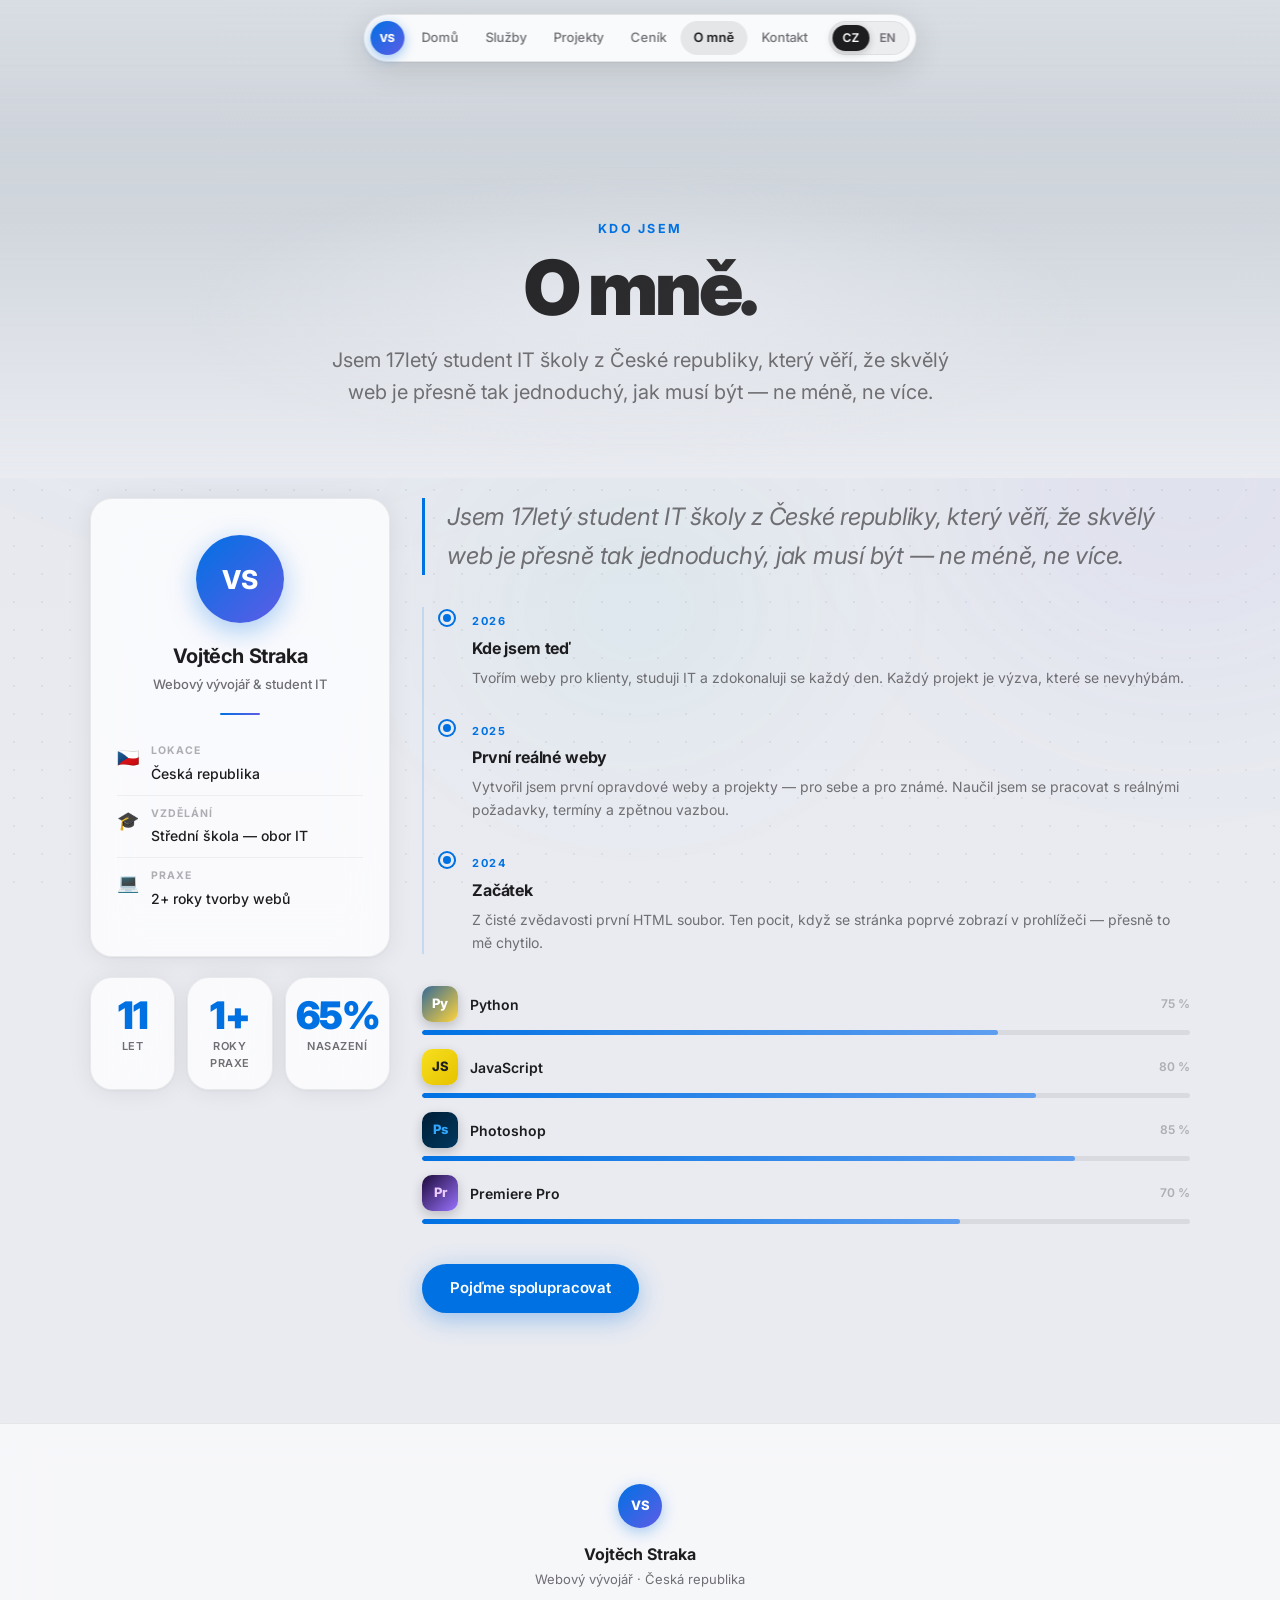
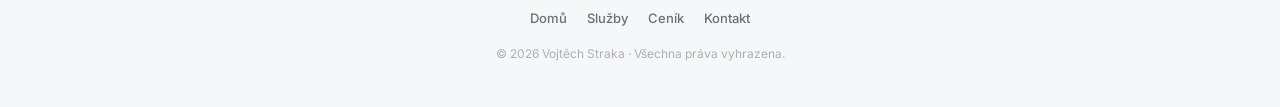
==== commit d9abd53f: "new" ====
--- a/about.html
+++ b/about.html
@@ -144,11 +144,11 @@
 
             <!-- Dovednosti — vizuální boxy -->
             <div class="skill-boxes reveal" style="--d:.16s">
-              <div class="skill-box" style="--level:90%">
-                <div class="skill-box-top">
-                  <span class="tile tile-html">&lt;/&gt;</span>
-                  <span class="skill-box-name">HTML & CSS</span>
-                  <span class="skill-box-pct">90 %</span>
+              <div class="skill-box" style="--level:75%">
+                <div class="skill-box-top">
+                  <span class="tile tile-py">Py</span>
+                  <span class="skill-box-name">Python</span>
+                  <span class="skill-box-pct">75 %</span>
                 </div>
                 <div class="bar"><div class="bar-fill"></div></div>
               </div>
@@ -160,19 +160,19 @@
                 </div>
                 <div class="bar"><div class="bar-fill"></div></div>
               </div>
-              <div class="skill-box" style="--level:70%">
-                <div class="skill-box-top">
-                  <span class="tile tile-php">php</span>
-                  <span class="skill-box-name">PHP</span>
-                  <span class="skill-box-pct">70 %</span>
-                </div>
-                <div class="bar"><div class="bar-fill"></div></div>
-              </div>
-              <div class="skill-box" style="--level:80%">
+              <div class="skill-box" style="--level:85%">
                 <div class="skill-box-top">
                   <span class="tile tile-ps">Ps</span>
                   <span class="skill-box-name">Photoshop</span>
-                  <span class="skill-box-pct">80 %</span>
+                  <span class="skill-box-pct">85 %</span>
+                </div>
+                <div class="bar"><div class="bar-fill"></div></div>
+              </div>
+              <div class="skill-box" style="--level:70%">
+                <div class="skill-box-top">
+                  <span class="tile tile-pr">Pr</span>
+                  <span class="skill-box-name">Premiere Pro</span>
+                  <span class="skill-box-pct">70 %</span>
                 </div>
                 <div class="bar"><div class="bar-fill"></div></div>
               </div>
--- a/style.css
+++ b/style.css
@@ -459,16 +459,28 @@
 }
 
 .hero-name {
-  margin-top: 24px;
-  font-size: clamp(54px, 10.5vw, 118px);
+  margin-top: 22px;
+  font-size: clamp(62px, 13vw, 150px);
   font-weight: 900;
-  letter-spacing: -0.05em;
-  line-height: 1.0;
-  color: var(--text);
-  background: linear-gradient(135deg, #1d1d1f 0%, #3a3a3c 100%);
-  -webkit-background-clip: text;
-  -webkit-text-fill-color: transparent;
-  background-clip: text;
+  letter-spacing: -0.055em;
+  line-height: 0.95;
+  color: #1d1d1f;
+  /* 3D vystoupení z obrazovky — reaguje na pohyb myši */
+  transform:
+    perspective(900px)
+    rotateX(calc(var(--my, 0) * -5deg))
+    rotateY(calc(var(--mx, 0) * 7deg));
+  transform-style: preserve-3d;
+  transition: transform 0.25s ease-out;
+  text-shadow:
+    0 1px 0 #cfd3dd,
+    0 2px 0 #c7cbd6,
+    0 3px 0 #c0c4d0,
+    0 4px 0 #b9bdca,
+    0 5px 0 #b2b6c3,
+    0 7px 10px rgba(20,28,48,0.20),
+    0 14px 28px rgba(20,28,48,0.22),
+    0 24px 50px rgba(20,28,48,0.18);
 }
 
 .hero-tagline {
@@ -762,9 +774,123 @@
    Služby / Services
    ============================================================ */
 
-/* Služby navazují na bílé mraky a plynule přejdou do tónu webu / white top blends from clouds */
-#services {
-  background: linear-gradient(to bottom, #ffffff 0%, rgba(255,255,255,0.75) 22%, rgba(255,255,255,0) 60%);
+/* ============================================================
+   Služby — 3D kruhový karusel / 3D circular carousel
+   ============================================================ */
+.services-3d { position: relative; overflow: hidden; }
+
+/* Pozadí s mraky — nahoře splyne s bílou (návaznost na hero) */
+.svc-bg {
+  position: absolute;
+  inset: 0;
+  z-index: 0;
+  background: url('https://images.unsplash.com/photo-1499346030926-9a72daac6c63?auto=format&fit=crop&w=2000&q=80') center 35% / cover no-repeat;
+}
+.svc-bg::after {
+  content: "";
+  position: absolute;
+  inset: 0;
+  background: linear-gradient(to bottom,
+    #ffffff 0%,
+    rgba(255,255,255,0.85) 14%,
+    rgba(255,255,255,0.62) 42%,
+    rgba(var(--bg-rgb),0.82) 80%,
+    var(--bg) 100%);
+}
+.services-3d > .wrap { position: relative; z-index: 1; }
+
+.svc-stage {
+  --cw: 300px;
+  --ch: 344px;
+  --R: 320px;
+  position: relative;
+  height: 460px;
+  margin-top: 24px;
+  perspective: 1300px;
+  perspective-origin: 50% 44%;
+}
+
+.svc-ring {
+  position: absolute;
+  left: 50%;
+  top: 50%;
+  width: var(--cw);
+  height: var(--ch);
+  margin-left: calc(var(--cw) / -2);
+  margin-top: calc(var(--ch) / -2);
+  transform-style: preserve-3d;
+  transform: translateZ(calc(var(--R) * -1)) rotateY(var(--ring, 0deg));
+  transition: transform 0.75s cubic-bezier(0.22, 1, 0.36, 1);
+}
+
+.svc3d {
+  position: absolute;
+  left: 0;
+  top: 0;
+  width: var(--cw);
+  height: var(--ch);
+  padding: 34px 28px;
+  display: flex;
+  flex-direction: column;
+  align-items: center;
+  text-align: center;
+  transform: rotateY(calc(var(--i) * 60deg)) translateZ(var(--R));
+  -webkit-backface-visibility: hidden;
+  backface-visibility: hidden;
+  opacity: 0.5;
+  transition: opacity 0.6s ease, box-shadow 0.6s ease;
+}
+.svc3d.is-front {
+  opacity: 1;
+  box-shadow: 0 28px 70px rgba(0,0,0,0.18), 0 0 0 1px rgba(0,113,227,0.12);
+}
+.svc3d .service-icon-wrap { margin: 0 auto 18px; }
+.svc3d h3 { font-size: 19px; font-weight: 700; letter-spacing: -0.02em; color: var(--text); margin-bottom: 10px; }
+.svc3d p { font-size: 14px; line-height: 1.6; color: var(--text-dim); flex: 1; }
+.svc3d .service-link { margin-top: 16px; }
+
+.svc-nav {
+  position: absolute;
+  top: 50%;
+  transform: translateY(-50%);
+  z-index: 5;
+  width: 50px;
+  height: 50px;
+  border-radius: 50%;
+  background: rgba(255,255,255,0.92);
+  border: 1px solid rgba(0,0,0,0.1);
+  box-shadow: 0 6px 22px rgba(0,0,0,0.12);
+  display: flex;
+  align-items: center;
+  justify-content: center;
+  color: var(--text);
+  -webkit-backdrop-filter: blur(10px);
+  backdrop-filter: blur(10px);
+  transition: transform 0.3s var(--ease), background 0.3s;
+}
+.svc-nav:hover { background: #fff; transform: translateY(-50%) scale(1.1); }
+.svc-nav:active { transform: translateY(-50%) scale(0.95); }
+.svc-nav svg { width: 22px; height: 22px; }
+.svc-prev { left: 2%; }
+.svc-next { right: 2%; }
+
+.svc-hint {
+  display: flex;
+  align-items: center;
+  justify-content: center;
+  gap: 8px;
+  margin-top: 22px;
+  font-size: 13px;
+  font-weight: 500;
+  color: var(--text-dim);
+}
+.svc-hint svg { width: 16px; height: 16px; opacity: 0.7; }
+
+@media (max-width: 560px) {
+  .svc-stage { --cw: 260px; --ch: 372px; --R: 250px; height: 480px; }
+  .svc-nav { width: 42px; height: 42px; }
+  .svc-prev { left: 0; }
+  .svc-next { right: 0; }
 }
 
 .services-grid {
@@ -934,6 +1060,77 @@
 .project-card:hover .project-overlay { opacity: 1; }
 .project-card:hover .project-view { transform: translateY(0) scale(1); }
 
+/* Projekty — 3D coverflow ovládaný šipkami / arrow-driven coverflow */
+.proj-carousel {
+  display: flex;
+  align-items: center;
+  gap: 8px;
+  max-width: 1180px;
+  margin: 0 auto;
+}
+.proj-viewport {
+  position: relative;
+  flex: 1;
+  height: 430px;
+  perspective: 1500px;
+  overflow: hidden;
+}
+.proj-track { position: absolute; inset: 0; transform-style: preserve-3d; }
+
+.proj-track .project-card {
+  position: absolute;
+  top: 50%;
+  left: 50%;
+  width: 340px;
+  height: 392px;
+  margin: -196px 0 0 -170px;
+  overflow: hidden;
+  transition: transform 0.6s var(--ease), opacity 0.6s var(--ease);
+  will-change: transform, opacity;
+}
+.proj-track .project-card.is-active {
+  box-shadow: 0 30px 70px rgba(0,0,0,0.22), 0 0 0 1px rgba(0,113,227,0.14);
+}
+.proj-track .project-preview { aspect-ratio: auto; height: 200px; }
+.proj-track .project-body { overflow: hidden; }
+
+.proj-nav {
+  flex-shrink: 0;
+  width: 50px;
+  height: 50px;
+  border-radius: 50%;
+  background: rgba(255,255,255,0.92);
+  border: 1px solid rgba(0,0,0,0.1);
+  box-shadow: 0 6px 22px rgba(0,0,0,0.12);
+  display: flex;
+  align-items: center;
+  justify-content: center;
+  color: var(--text);
+  -webkit-backdrop-filter: blur(10px);
+  backdrop-filter: blur(10px);
+  transition: transform 0.3s var(--ease), background 0.3s;
+}
+.proj-nav:hover { background: #fff; transform: scale(1.1); }
+.proj-nav:active { transform: scale(0.95); }
+.proj-nav svg { width: 22px; height: 22px; }
+
+.proj-hint {
+  display: flex;
+  align-items: center;
+  justify-content: center;
+  gap: 8px;
+  margin-top: 24px;
+  font-size: 13px;
+  font-weight: 500;
+  color: var(--text-dim);
+}
+
+@media (max-width: 640px) {
+  .proj-viewport { height: 470px; }
+  .proj-track .project-card { width: 280px; height: 440px; margin: -220px 0 0 -140px; }
+  .proj-nav { width: 42px; height: 42px; }
+}
+
 .project-body {
   display: flex;
   flex-direction: column;
@@ -1057,6 +1254,24 @@
   line-height: 1;
   color: var(--green);
 }
+
+.free-sample-priceold {
+  font-size: 18px;
+  font-weight: 500;
+  color: var(--text-faint);
+  text-decoration: line-through;
+  line-height: 1;
+}
+
+/* Varianta zkušebního webu (modrá) */
+.free-sample.trial {
+  background: linear-gradient(135deg, rgba(0,113,227,0.1), rgba(94,92,230,0.08));
+  border-color: rgba(0,113,227,0.25);
+  box-shadow: 0 8px 32px rgba(0,113,227,0.1);
+}
+.free-sample.trial::after { background: radial-gradient(circle, rgba(0,113,227,0.14), transparent 70%); }
+.free-sample.trial .free-sample-tag { background: var(--blue); box-shadow: 0 4px 12px rgba(0,113,227,0.35); }
+.free-sample.trial .free-sample-price { color: var(--blue); }
 
 .pricing-grid {
   display: grid;
@@ -1125,6 +1340,8 @@
   color: var(--blue);
 }
 
+.price.range { font-size: clamp(24px, 3.2vw, 33px); }
+
 .price-old {
   font-size: 17px;
   font-weight: 500;
@@ -1448,6 +1665,8 @@
 .tile-js   { background: linear-gradient(135deg, #f7df1e, #e6c200); color: #1d1d1f; }
 .tile-php  { background: linear-gradient(135deg, #5d61a8, #777bb3); font-size: 11px; }
 .tile-ps   { background: linear-gradient(135deg, #001e36, #00385f); color: #31a8ff; }
+.tile-py   { background: linear-gradient(135deg, #366a96, #ffd43b); color: #fff; }
+.tile-pr   { background: linear-gradient(135deg, #1d0a3a, #9a73ff); color: #eccbff; }
 
 .bar {
   height: 5px;
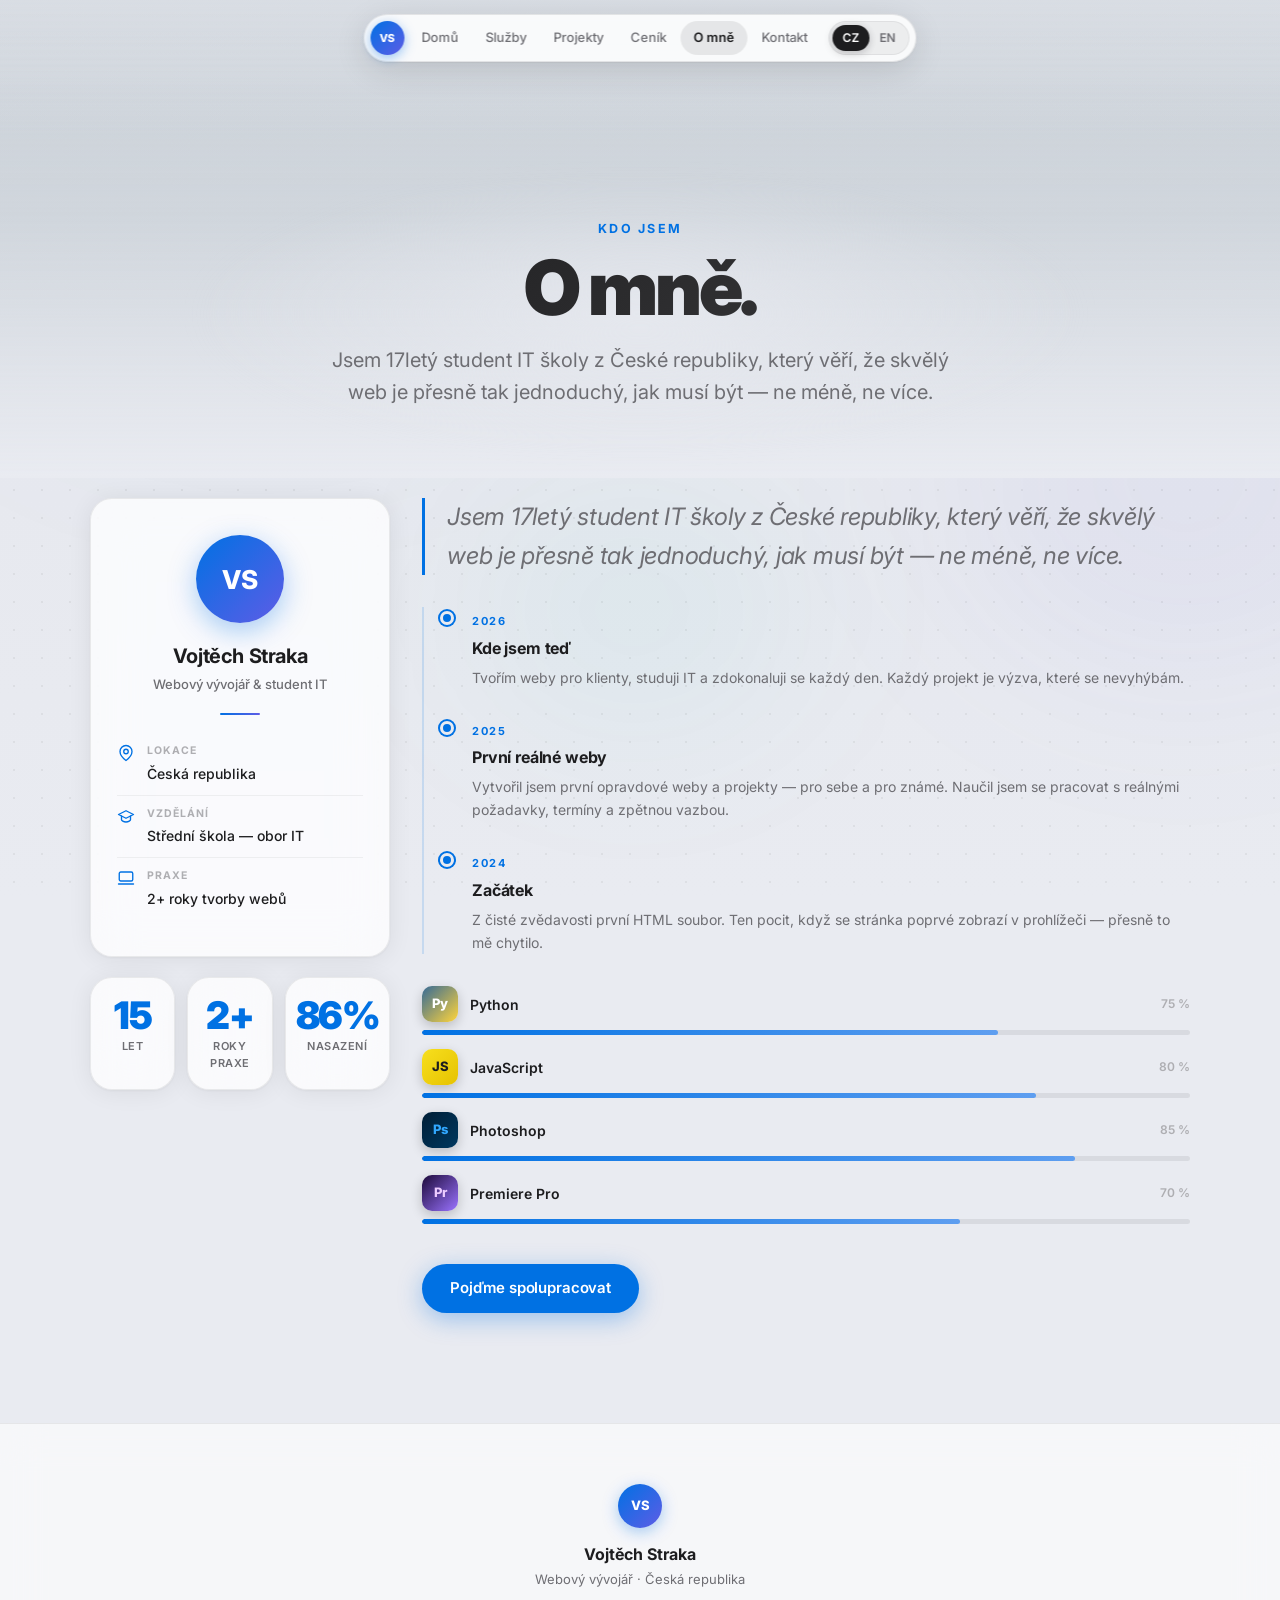
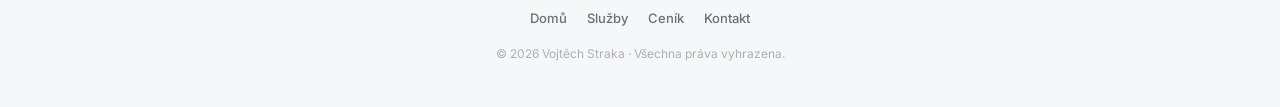
==== commit 384d2bd5: "new" ====
--- a/about.html
+++ b/about.html
@@ -15,7 +15,6 @@
 </head>
 <body>
 
-  <!-- ===== Animované pozadí ===== -->
   <div class="bg" aria-hidden="true">
     <div class="bg-blob bg-blob-1"></div>
     <div class="bg-blob bg-blob-2"></div>
@@ -23,7 +22,6 @@
     <div class="bg-grid"></div>
   </div>
 
-  <!-- ===== Navigace ===== -->
   <nav class="island" aria-label="Hlavní navigace">
     <a href="index.html#home" class="island-logo" aria-label="Vojtěch Straka — domů">VS</a>
     <div class="island-links">
@@ -40,7 +38,6 @@
     </div>
   </nav>
 
-  <!-- ===== Page hero ===== -->
   <header class="page-hero has-img">
     <div class="page-hero-bg" aria-hidden="true">
       <div class="page-hero-img"></div>
@@ -59,7 +56,6 @@
       <div class="wrap">
         <div class="about-grid">
 
-          <!-- Levý sloupec: profil -->
           <div class="about-left">
             <div class="glass card about-profile reveal">
               <div class="profile-avatar" aria-hidden="true">VS</div>
@@ -68,21 +64,21 @@
               <div class="profile-divider" aria-hidden="true"></div>
               <div class="profile-facts">
                 <div class="profile-fact">
-                  <span class="fact-icon">🇨🇿</span>
+                  <span class="fact-icon"><svg viewBox="0 0 24 24" fill="none" stroke="currentColor" stroke-width="1.8" stroke-linecap="round" stroke-linejoin="round"><path d="M20 10c0 6-8 12-8 12s-8-6-8-12a8 8 0 0 1 16 0Z"/><circle cx="12" cy="10" r="3"/></svg></span>
                   <div>
                     <span class="fact-label" data-i18n="about.factLabel1">Lokace</span>
                     <span class="fact-val" data-i18n="about.fact1">Česká republika</span>
                   </div>
                 </div>
                 <div class="profile-fact">
-                  <span class="fact-icon">🎓</span>
+                  <span class="fact-icon"><svg viewBox="0 0 24 24" fill="none" stroke="currentColor" stroke-width="1.8" stroke-linecap="round" stroke-linejoin="round"><path d="M22 10 12 5 2 10l10 5 10-5Z"/><path d="M6 12v5c0 1 2.5 3 6 3s6-2 6-3v-5"/></svg></span>
                   <div>
                     <span class="fact-label" data-i18n="about.factLabel2">Vzdělání</span>
                     <span class="fact-val" data-i18n="about.fact2">Střední škola — obor IT</span>
                   </div>
                 </div>
                 <div class="profile-fact">
-                  <span class="fact-icon">💻</span>
+                  <span class="fact-icon"><svg viewBox="0 0 24 24" fill="none" stroke="currentColor" stroke-width="1.8" stroke-linecap="round" stroke-linejoin="round"><rect x="3" y="4" width="18" height="12" rx="2"/><path d="M2 20h20"/></svg></span>
                   <div>
                     <span class="fact-label" data-i18n="about.factLabel4">Praxe</span>
                     <span class="fact-val" data-i18n="about.fact4">2+ roky tvorby webů</span>
@@ -91,7 +87,6 @@
               </div>
             </div>
 
-            <!-- Stat karty -->
             <div class="about-stats reveal" style="--d:.1s">
               <div class="glass about-stat">
                 <span class="stat-num" data-count="17">0</span>
@@ -108,13 +103,11 @@
             </div>
           </div>
 
-          <!-- Pravý sloupec: timeline + dovednosti -->
           <div class="about-right">
             <blockquote class="about-quote reveal" data-i18n="about.intro">
               Jsem 17letý student IT školy z České republiky, který věří, že skvělý web je přesně tak jednoduchý, jak musí být — ne méně, ne více.
             </blockquote>
 
-            <!-- Timeline -->
             <div class="timeline reveal" style="--d:.08s">
               <div class="timeline-item">
                 <div class="timeline-dot"></div>
@@ -142,7 +135,6 @@
               </div>
             </div>
 
-            <!-- Dovednosti — vizuální boxy -->
             <div class="skill-boxes reveal" style="--d:.16s">
               <div class="skill-box" style="--level:75%">
                 <div class="skill-box-top">
--- a/style.css
+++ b/style.css
@@ -1,7 +1,4 @@
-/* ============================================================
-   Vojtěch Straka — portfolio
-   Apple-inspired · dominantní design · animované pozadí
-   ============================================================ */
+
 
 :root {
   --bg: #e9ebf1;
@@ -53,10 +50,6 @@
   border-radius: 8px;
 }
 
-/* ============================================================
-   Animované pozadí / Animated background
-   ============================================================ */
-
 .bg {
   position: fixed;
   inset: 0;
@@ -65,7 +58,6 @@
   background: linear-gradient(180deg, #edeef3 0%, #e7e9ef 55%, #e9ebf1 100%);
 }
 
-/* Mřížka teček */
 .bg-grid {
   position: absolute;
   inset: 0;
@@ -73,7 +65,6 @@
   background-size: 28px 28px;
 }
 
-/* Animované blobby / orbs */
 .bg-blob {
   position: absolute;
   border-radius: 50%;
@@ -121,10 +112,6 @@
   from { transform: translate(0, 0) scale(1); }
   to   { transform: translate(-5%, -10%) scale(1.15); }
 }
-
-/* ============================================================
-   Navigace / Island nav
-   ============================================================ */
 
 .island {
   position: fixed;
@@ -212,10 +199,6 @@
 .lang-btn:hover { color: var(--text); }
 .lang-btn.active { background: var(--text); color: #fff; box-shadow: 0 2px 8px rgba(0,0,0,0.22); }
 
-/* ============================================================
-   Hero
-   ============================================================ */
-
 .hero {
   position: relative;
   min-height: 100vh;
@@ -229,7 +212,6 @@
   overflow: hidden;
 }
 
-/* Pozadí hory s mlhou / Mountain backdrop with fog */
 .hero-mountain {
   position: absolute;
   inset: 0;
@@ -256,7 +238,6 @@
   transition: transform 0.25s ease-out;
 }
 
-/* Jemné splynutí dole tak, aby byla vidět CELÁ hora / faint bottom blend, whole mountain visible */
 .hero-mountain-fog {
   position: absolute;
   inset: 0;
@@ -264,14 +245,12 @@
   background:
     linear-gradient(to bottom, rgba(var(--bg-rgb),0.3) 0%, rgba(var(--bg-rgb),0) 16%),
     linear-gradient(to bottom,
-      rgba(255,255,255,0) 0%,
-      rgba(255,255,255,0) 76%,
-      rgba(255,255,255,0.55) 90%,
-      #ffffff 100%);
-}
-
-/* Reálné mraky (fotka) ve dvou hloubkách → 3D drone efekt
-   Real cloud photo in two depth layers → 3D drone effect */
+      rgba(var(--bg-rgb),0) 0%,
+      rgba(var(--bg-rgb),0) 74%,
+      rgba(var(--bg-rgb),0.55) 90%,
+      var(--bg) 100%);
+}
+
 .hero-clouds {
   position: absolute;
   left: 0;
@@ -282,13 +261,12 @@
   background-image: url('https://images.unsplash.com/photo-1499346030926-9a72daac6c63?auto=format&fit=crop&w=2000&q=80');
   background-size: cover;
   background-repeat: no-repeat;
-  /* horní hrana mraků měkce mizí (žádný ostrý okraj) */
+  
   -webkit-mask-image: linear-gradient(to top, #000 46%, rgba(0,0,0,0.9) 60%, rgba(0,0,0,0.4) 78%, transparent 92%);
   mask-image: linear-gradient(to top, #000 46%, rgba(0,0,0,0.9) 60%, rgba(0,0,0,0.4) 78%, transparent 92%);
   transition: transform 0.25s ease-out;
 }
 
-/* Vzdálená vrstva mraků (hloubka) / distant cloud layer */
 .hero-clouds-back {
   height: 80%;
   z-index: 1;
@@ -302,7 +280,6 @@
   animation: cloudPan 64s ease-in-out infinite alternate-reverse;
 }
 
-/* Přední vrstva mraků — hlavní, prolétneš skrz / foreground clouds you fly through */
 .hero-clouds-front {
   height: 98%;
   z-index: 3;
@@ -315,7 +292,6 @@
   animation: cloudPan 46s ease-in-out infinite alternate;
 }
 
-/* Spodní splynutí fotky do čistě bílé (návaznost na Služby) / blend into pure white */
 .hero-clouds-front::after {
   content: "";
   position: absolute;
@@ -323,7 +299,7 @@
   right: 0;
   bottom: 0;
   height: 42%;
-  background: linear-gradient(to bottom, rgba(255,255,255,0) 0%, rgba(255,255,255,0.7) 45%, #ffffff 88%);
+  background: linear-gradient(to bottom, rgba(var(--bg-rgb),0) 0%, rgba(var(--bg-rgb),0.7) 45%, var(--bg) 88%);
 }
 
 @keyframes cloudPan {
@@ -331,19 +307,16 @@
   to   { background-position: 56% bottom; }
 }
 
-/* Bílý závoj — při scrollu přebílí horu, aby přechod do Služeb byl vždy čistě bílý
-   White wash — fades in on scroll so the hero always blends seamlessly into white */
 .hero-wash {
   position: absolute;
   inset: 0;
-  z-index: 2;
-  background: #ffffff;
+  z-index: 6;
+  background: var(--bg);
   opacity: 0;
   pointer-events: none;
   will-change: opacity;
 }
 
-/* Jemné prosvětlení za textem pro čitelnost / soft light behind text */
 .hero-inner::before {
   content: "";
   position: absolute;
@@ -354,7 +327,6 @@
   pointer-events: none;
 }
 
-/* Glow */
 .hero-glow {
   position: absolute;
   top: 40%;
@@ -367,7 +339,6 @@
   pointer-events: none;
 }
 
-/* Plovoucí dekorativní prvky */
 .hero-float {
   position: absolute;
   pointer-events: none;
@@ -417,7 +388,6 @@
   to   { transform: translateY(-14px); }
 }
 
-/* Hero content */
 .hero-inner {
   position: relative;
   z-index: 1;
@@ -459,28 +429,29 @@
 }
 
 .hero-name {
-  margin-top: 22px;
-  font-size: clamp(62px, 13vw, 150px);
+  margin-top: 18px;
+  font-size: clamp(74px, 16vw, 210px);
   font-weight: 900;
-  letter-spacing: -0.055em;
-  line-height: 0.95;
-  color: #1d1d1f;
-  /* 3D vystoupení z obrazovky — reaguje na pohyb myši */
+  letter-spacing: -0.06em;
+  line-height: 0.84;
+  color: #15171c;
   transform:
-    perspective(900px)
-    rotateX(calc(var(--my, 0) * -5deg))
-    rotateY(calc(var(--mx, 0) * 7deg));
+    perspective(1000px)
+    rotateX(calc(var(--my, 0) * -6deg))
+    rotateY(calc(var(--mx, 0) * 8deg));
   transform-style: preserve-3d;
   transition: transform 0.25s ease-out;
   text-shadow:
-    0 1px 0 #cfd3dd,
-    0 2px 0 #c7cbd6,
-    0 3px 0 #c0c4d0,
-    0 4px 0 #b9bdca,
-    0 5px 0 #b2b6c3,
-    0 7px 10px rgba(20,28,48,0.20),
-    0 14px 28px rgba(20,28,48,0.22),
-    0 24px 50px rgba(20,28,48,0.18);
+    0 1px 0 #d2d6df,
+    0 2px 0 #cbcfd9,
+    0 3px 0 #c4c8d3,
+    0 4px 0 #bcc1cd,
+    0 5px 0 #b5bac7,
+    0 6px 0 #aeb3c1,
+    0 7px 0 #a7adbb,
+    0 9px 14px rgba(18,26,46,0.22),
+    0 18px 34px rgba(18,26,46,0.24),
+    0 30px 60px rgba(18,26,46,0.20);
 }
 
 .hero-tagline {
@@ -558,7 +529,6 @@
   50%       { transform: translateY(6px); opacity: 1; }
 }
 
-/* Entrance animations */
 .fx { opacity: 0; animation: rise 0.9s var(--ease) forwards; }
 .d1 { animation-delay: 0.4s; }
 .d2 { animation-delay: 0.55s; }
@@ -571,10 +541,6 @@
   from { opacity: 0; transform: translateY(30px); filter: blur(6px); }
   to   { opacity: 1; transform: translateY(0); filter: blur(0); }
 }
-
-/* ============================================================
-   Page hero (podstránky) / sub-page hero
-   ============================================================ */
 
 .page-hero {
   position: relative;
@@ -600,7 +566,6 @@
 
 .page-hero.has-img::before { display: none; }
 
-/* Mlžný obrázek na podstránce „O mně" — jiný motiv než hlavní strana */
 .page-hero-bg { position: absolute; inset: 0; z-index: 0; overflow: hidden; }
 
 .page-hero-img {
@@ -660,10 +625,6 @@
   color: var(--text-dim);
 }
 
-/* ============================================================
-   Tlačítka / Buttons
-   ============================================================ */
-
 .btn {
   display: inline-flex;
   align-items: center;
@@ -685,8 +646,8 @@
 }
 .btn-primary:hover {
   background: var(--blue-dark);
-  box-shadow: 0 10px 32px rgba(0,113,227,0.45);
-  transform: translateY(-2px);
+  box-shadow: 0 12px 36px rgba(0,113,227,0.5);
+  transform: translateY(-3px) scale(1.03);
 }
 
 .btn-glass {
@@ -707,10 +668,6 @@
 .btn-sm  { padding: 9px 18px; font-size: 13px; }
 .btn-block { width: 100%; margin-top: 24px; }
 
-/* ============================================================
-   Sekce — sdílené / Sections shared
-   ============================================================ */
-
 .section { padding: 110px 24px; position: relative; }
 .section-dark { background: rgba(0,0,0,0.015); }
 .section-tint { background: rgba(0,113,227,0.025); }
@@ -742,7 +699,6 @@
   color: var(--text-dim);
 }
 
-/* Glass karta */
 .glass {
   background: var(--glass-bg);
   border: 1px solid var(--glass-border);
@@ -756,45 +712,38 @@
 .card { padding: 28px 30px; }
 
 .card:hover {
-  transform: translateY(-6px);
-  border-color: rgba(0,113,227,0.22);
-  box-shadow: 0 20px 60px rgba(0,0,0,0.1), 0 0 0 1px rgba(0,113,227,0.1);
-}
-
-/* Scroll reveal */
+  transform: translateY(-7px) scale(1.012);
+  border-color: rgba(0,113,227,0.28);
+  box-shadow: 0 26px 70px rgba(0,0,0,0.12), 0 0 0 1px rgba(0,113,227,0.12);
+}
+
 .reveal {
   opacity: 0;
-  transform: translateY(26px);
-  transition: opacity 0.85s var(--ease), transform 0.85s var(--ease);
+  transform: translateY(34px) scale(0.985);
+  filter: blur(4px);
+  transition: opacity 0.9s var(--ease), transform 1s var(--ease), filter 0.9s var(--ease);
   transition-delay: var(--d, 0s);
 }
-.reveal.in-view { opacity: 1; transform: translateY(0); }
-
-/* ============================================================
-   Služby / Services
-   ============================================================ */
-
-/* ============================================================
-   Služby — 3D kruhový karusel / 3D circular carousel
-   ============================================================ */
+.reveal.in-view { opacity: 1; transform: none; filter: none; }
+
 .services-3d { position: relative; overflow: hidden; }
 
-/* Pozadí s mraky — nahoře splyne s bílou (návaznost na hero) */
 .svc-bg {
   position: absolute;
   inset: 0;
   z-index: 0;
-  background: url('https://images.unsplash.com/photo-1499346030926-9a72daac6c63?auto=format&fit=crop&w=2000&q=80') center 35% / cover no-repeat;
+  background: url('https://images.unsplash.com/photo-1505142468610-359e7d316be0?auto=format&fit=crop&w=2000&q=80') center 45% / cover no-repeat;
 }
 .svc-bg::after {
   content: "";
   position: absolute;
   inset: 0;
   background: linear-gradient(to bottom,
-    #ffffff 0%,
-    rgba(255,255,255,0.85) 14%,
-    rgba(255,255,255,0.62) 42%,
-    rgba(var(--bg-rgb),0.82) 80%,
+    var(--bg) 0%,
+    rgba(var(--bg-rgb),0.95) 16%,
+    rgba(var(--bg-rgb),0.84) 40%,
+    rgba(var(--bg-rgb),0.72) 62%,
+    rgba(var(--bg-rgb),0.88) 86%,
     var(--bg) 100%);
 }
 .services-3d > .wrap { position: relative; z-index: 1; }
@@ -829,25 +778,36 @@
   top: 0;
   width: var(--cw);
   height: var(--ch);
-  padding: 34px 28px;
+  padding: 36px 28px 30px;
   display: flex;
   flex-direction: column;
   align-items: center;
   text-align: center;
+  overflow: hidden;
+  background-image: radial-gradient(135% 95% at 50% -18%, color-mix(in srgb, var(--c, #0071e3) 18%, transparent), transparent 60%);
   transform: rotateY(calc(var(--i) * 60deg)) translateZ(var(--R));
   -webkit-backface-visibility: hidden;
   backface-visibility: hidden;
   opacity: 0.5;
-  transition: opacity 0.6s ease, box-shadow 0.6s ease;
+  transition: opacity 0.6s ease, box-shadow 0.6s ease, transform 0.6s ease;
+}
+.svc3d::before {
+  content: "";
+  position: absolute; top: 0; left: 0; right: 0; height: 4px;
+  background: linear-gradient(90deg, var(--c, #0071e3), color-mix(in srgb, var(--c, #0071e3) 35%, #ffffff));
 }
 .svc3d.is-front {
   opacity: 1;
-  box-shadow: 0 28px 70px rgba(0,0,0,0.18), 0 0 0 1px rgba(0,113,227,0.12);
-}
-.svc3d .service-icon-wrap { margin: 0 auto 18px; }
-.svc3d h3 { font-size: 19px; font-weight: 700; letter-spacing: -0.02em; color: var(--text); margin-bottom: 10px; }
+  box-shadow: 0 30px 70px rgba(0,0,0,0.2), 0 0 0 1px color-mix(in srgb, var(--c, #0071e3) 30%, transparent), 0 0 50px color-mix(in srgb, var(--c, #0071e3) 16%, transparent);
+}
+.svc3d .service-icon-wrap { margin: 0 auto 20px; }
+.svc3d h3 { font-size: 20px; font-weight: 800; letter-spacing: -0.02em; color: var(--text); margin-bottom: 10px; }
 .svc3d p { font-size: 14px; line-height: 1.6; color: var(--text-dim); flex: 1; }
-.svc3d .service-link { margin-top: 16px; }
+.svc3d .service-link {
+  margin-top: 18px; font-weight: 700; color: var(--c, #0071e3);
+  display: inline-flex; align-items: center; gap: 4px; transition: gap 0.25s;
+}
+.svc3d .service-link:hover { gap: 9px; }
 
 .svc-nav {
   position: absolute;
@@ -907,19 +867,19 @@
 }
 
 .service-icon-wrap {
-  width: 56px;
-  height: 56px;
-  border-radius: 16px;
-  background: color-mix(in srgb, var(--c, #0071e3) 12%, transparent);
-  border: 1px solid color-mix(in srgb, var(--c, #0071e3) 22%, transparent);
+  width: 60px;
+  height: 60px;
+  border-radius: 17px;
+  background: linear-gradient(140deg, var(--c, #0071e3), color-mix(in srgb, var(--c, #0071e3) 55%, #ffffff));
   display: flex;
   align-items: center;
   justify-content: center;
-  color: var(--c, #0071e3);
+  color: #fff;
   margin-bottom: 20px;
   flex-shrink: 0;
-}
-.service-icon-wrap svg { width: 26px; height: 26px; }
+  box-shadow: 0 12px 26px color-mix(in srgb, var(--c, #0071e3) 36%, transparent);
+}
+.service-icon-wrap svg { width: 27px; height: 27px; }
 
 .service-card h3 {
   font-size: 18px;
@@ -946,10 +906,6 @@
   display: inline-block;
 }
 .service-link:hover { color: var(--blue-dark); }
-
-/* ============================================================
-   Projekty / Projects
-   ============================================================ */
 
 .projects-grid {
   display: grid;
@@ -1012,7 +968,6 @@
   color: var(--text-dim);
 }
 
-/* Pořadové číslo / index badge */
 .project-num {
   position: absolute;
   top: 12px;
@@ -1026,7 +981,6 @@
   opacity: 0.85;
 }
 
-/* Overlay s výzvou na proklik / hover overlay */
 .project-overlay {
   position: absolute;
   inset: 0;
@@ -1060,7 +1014,6 @@
 .project-card:hover .project-overlay { opacity: 1; }
 .project-card:hover .project-view { transform: translateY(0) scale(1); }
 
-/* Projekty — 3D coverflow ovládaný šipkami / arrow-driven coverflow */
 .proj-carousel {
   display: flex;
   align-items: center;
@@ -1174,11 +1127,6 @@
 .project-link:hover { gap: 9px; }
 .project-link svg { width: 14px; height: 14px; }
 
-/* ============================================================
-   Ceník / Pricing
-   ============================================================ */
-
-/* Ukázka zdarma / Free sample banner */
 .free-sample {
   display: flex;
   align-items: center;
@@ -1263,7 +1211,6 @@
   line-height: 1;
 }
 
-/* Varianta zkušebního webu (modrá) */
 .free-sample.trial {
   background: linear-gradient(135deg, rgba(0,113,227,0.1), rgba(94,92,230,0.08));
   border-color: rgba(0,113,227,0.25);
@@ -1377,7 +1324,6 @@
 }
 .check svg { width: 10px; height: 10px; color: var(--blue); }
 
-/* Platební podmínky */
 .payment-terms {
   margin-top: 60px;
   padding: 40px 36px;
@@ -1400,8 +1346,8 @@
 
 .payment-grid {
   display: grid;
-  grid-template-columns: repeat(4, 1fr);
-  gap: 24px;
+  grid-template-columns: repeat(3, 1fr);
+  gap: 28px 24px;
 }
 
 .payment-item {
@@ -1454,10 +1400,6 @@
   color: var(--text-dim);
 }
 
-/* ============================================================
-   O mně / About — nový layout
-   ============================================================ */
-
 .about-grid {
   display: grid;
   grid-template-columns: 300px 1fr;
@@ -1515,7 +1457,8 @@
 }
 .profile-fact:last-child { border-bottom: none; }
 
-.fact-icon { font-size: 18px; flex-shrink: 0; margin-top: 1px; }
+.fact-icon { font-size: 18px; flex-shrink: 0; margin-top: 1px; color: var(--blue); display: inline-flex; }
+.fact-icon svg { width: 18px; height: 18px; display: block; }
 
 .fact-label {
   display: block;
@@ -1529,7 +1472,6 @@
 
 .fact-val { font-size: 14px; font-weight: 500; color: var(--text); }
 
-/* Stats pod profilem */
 .about-stats {
   display: grid;
   grid-template-columns: repeat(3, 1fr);
@@ -1555,7 +1497,6 @@
 
 .stat-label { font-size: 11px; color: var(--text-dim); font-weight: 600; text-transform: uppercase; letter-spacing: 0.05em; }
 
-/* Pravý sloupec */
 .about-right {
   display: flex;
   flex-direction: column;
@@ -1573,7 +1514,6 @@
   padding-left: 22px;
 }
 
-/* Timeline */
 .timeline {
   display: flex;
   flex-direction: column;
@@ -1625,7 +1565,6 @@
   color: var(--text-dim);
 }
 
-/* Dovednosti — inline boxy */
 .skill-boxes {
   display: flex;
   flex-direction: column;
@@ -1685,10 +1624,6 @@
 
 .skill-box.in-view .bar-fill,
 .skill-boxes.in-view .skill-box .bar-fill { width: var(--level, 50%); }
-
-/* ============================================================
-   FAQ
-   ============================================================ */
 
 .faq-grid {
   display: grid;
@@ -1748,11 +1683,6 @@
   to   { opacity: 1; transform: translateY(0); }
 }
 
-/* ============================================================
-   Kontakt / Contact
-   ============================================================ */
-
-/* Pozadí + akcent sekce kontakt */
 .contact-section { position: relative; overflow: hidden; }
 .contact-section::before {
   content: "";
@@ -1767,7 +1697,6 @@
   pointer-events: none;
 }
 
-/* Chip dostupnosti */
 .contact-chip {
   display: inline-flex;
   align-items: center;
@@ -1812,7 +1741,6 @@
   overflow: hidden;
 }
 
-/* Animovaný horní proužek na hover */
 .contact-card::before {
   content: "";
   position: absolute;
@@ -1875,10 +1803,6 @@
   gap: 10px;
   margin-top: 22px;
 }
-
-/* ============================================================
-   Patička / Footer
-   ============================================================ */
 
 .footer {
   padding: 60px 24px 44px;
@@ -1930,10 +1854,6 @@
 
 .footer-copy { font-size: 12px; color: var(--text-faint); }
 
-/* ============================================================
-   Responzivita / Responsive
-   ============================================================ */
-
 @media (max-width: 1080px) {
   .services-grid { grid-template-columns: repeat(2, 1fr); }
   .pricing-grid  { grid-template-columns: 1fr; max-width: 520px; }
@@ -1976,10 +1896,6 @@
   .about-stats  { grid-template-columns: 1fr; }
 }
 
-/* ============================================================
-   Omezený pohyb / Reduced motion
-   ============================================================ */
-
 @media (prefers-reduced-motion: reduce) {
   html { scroll-behavior: auto; }
   *, *::before, *::after {
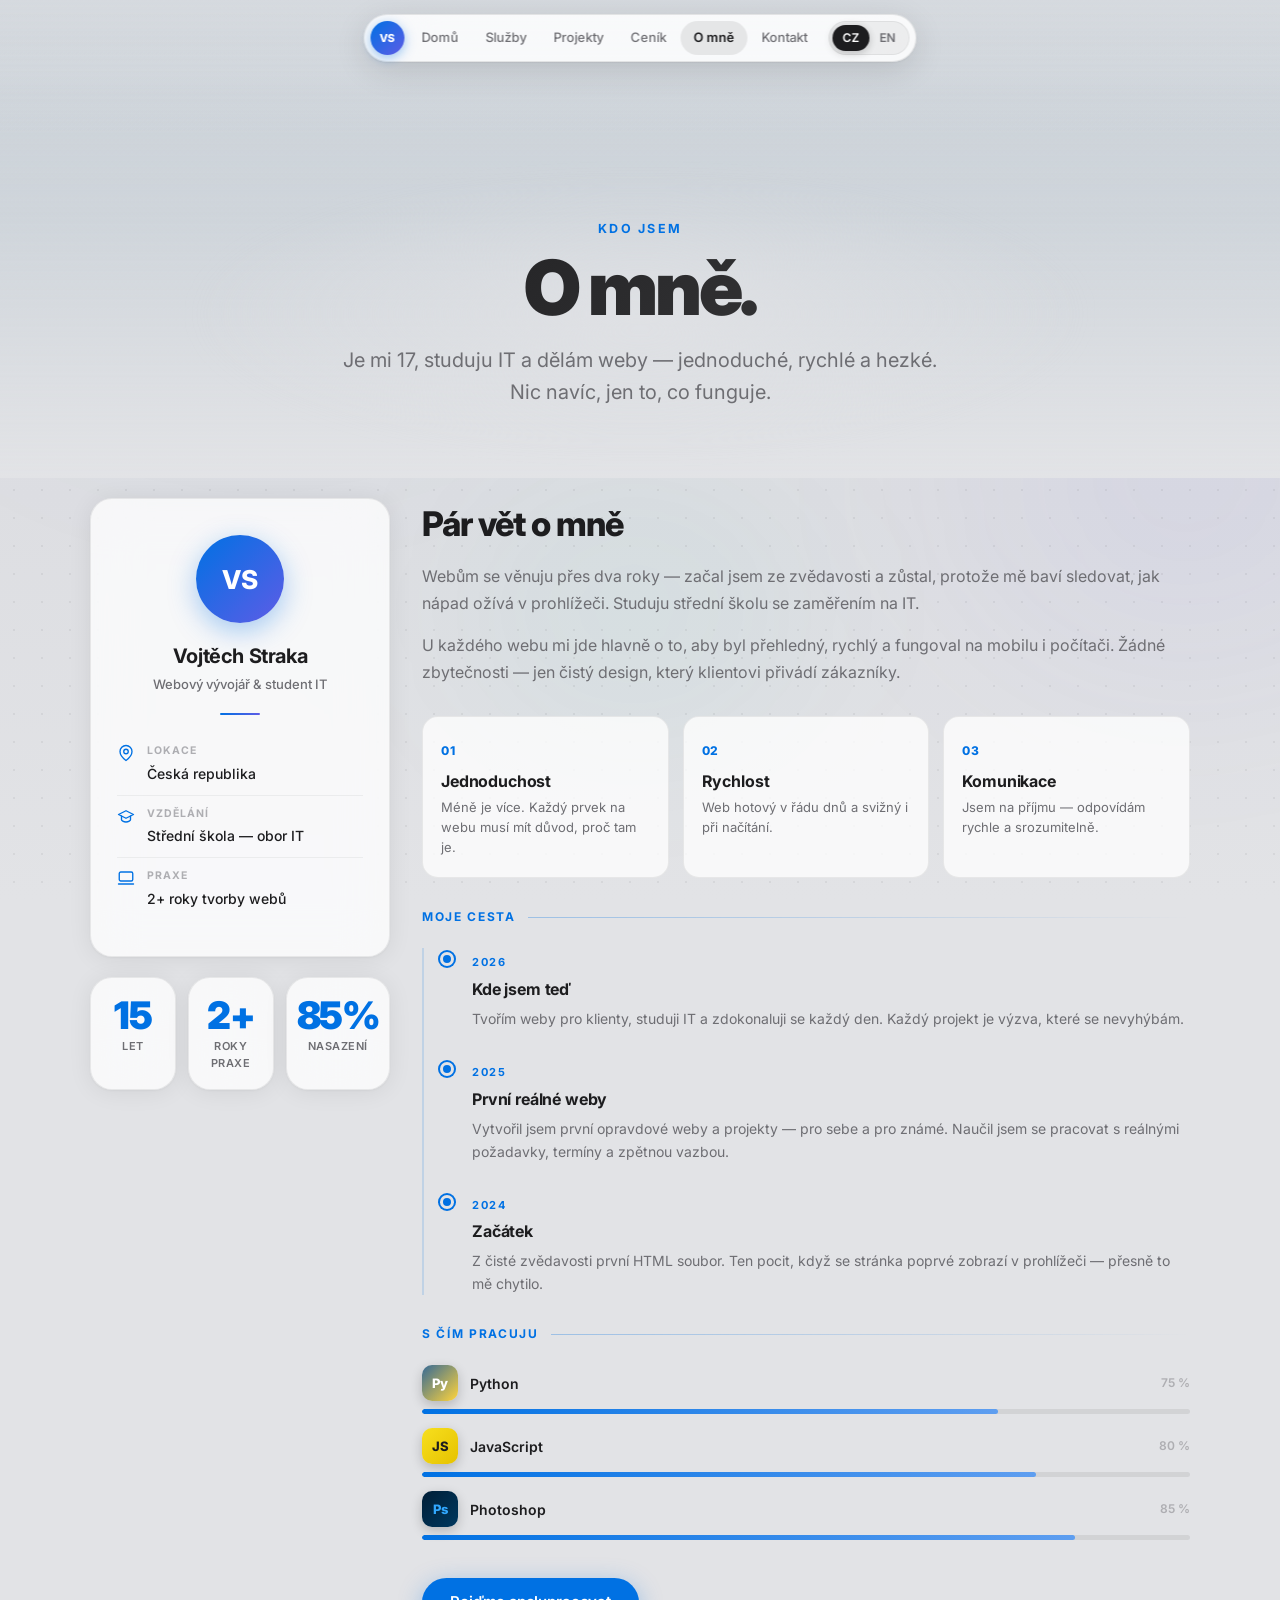
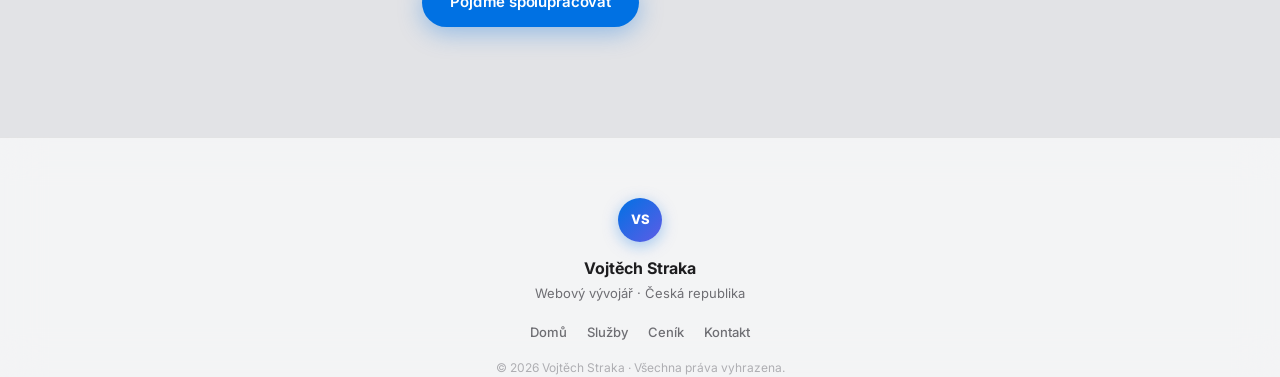
==== commit d37af5f3: "update" ====
--- a/about.html
+++ b/about.html
@@ -46,7 +46,7 @@
     <div class="page-hero-inner">
       <p class="eyebrow fx d1" data-i18n="about.eyebrow">Kdo jsem</p>
       <h1 class="page-hero-title fx d2" data-i18n="about.title">O mně.</h1>
-      <p class="page-hero-sub fx d3" data-i18n="about.intro">Jsem 17letý student IT školy z České republiky, který věří, že skvělý web je přesně tak jednoduchý, jak musí být — ne méně, ne více.</p>
+      <p class="page-hero-sub fx d3" data-i18n="about.intro">Je mi 17, studuju IT a dělám weby — jednoduché, rychlé a hezké. Nic navíc, jen to, co funguje.</p>
     </div>
   </header>
 
@@ -104,11 +104,20 @@
           </div>
 
           <div class="about-right">
-            <blockquote class="about-quote reveal" data-i18n="about.intro">
-              Jsem 17letý student IT školy z České republiky, který věří, že skvělý web je přesně tak jednoduchý, jak musí být — ne méně, ne více.
-            </blockquote>
-
-            <div class="timeline reveal" style="--d:.08s">
+            <div class="about-bio reveal">
+              <h2 class="about-h2" data-i18n="about.bioTitle">Pár vět o mně</h2>
+              <p data-i18n="about.bio1">Webům se věnuju přes dva roky — začal jsem ze zvědavosti a zůstal, protože mě baví sledovat, jak nápad ožívá v prohlížeči. Studuju střední školu se zaměřením na IT.</p>
+              <p data-i18n="about.bio2">U každého webu mi jde hlavně o to, aby byl přehledný, rychlý a fungoval na mobilu i počítači. Žádné zbytečnosti — jen čistý design, který klientovi přivádí zákazníky.</p>
+            </div>
+
+            <div class="about-approach reveal" style="--d:.06s">
+              <div class="appr"><span class="appr-n">01</span><b data-i18n="about.a1t">Jednoduchost</b><p data-i18n="about.a1d">Méně je více. Každý prvek na webu musí mít důvod, proč tam je.</p></div>
+              <div class="appr"><span class="appr-n">02</span><b data-i18n="about.a2t">Rychlost</b><p data-i18n="about.a2d">Web hotový v řádu dnů a svižný i při načítání.</p></div>
+              <div class="appr"><span class="appr-n">03</span><b data-i18n="about.a3t">Komunikace</b><p data-i18n="about.a3d">Jsem na příjmu — odpovídám rychle a srozumitelně.</p></div>
+            </div>
+
+            <h3 class="about-sub reveal" data-i18n="about.journey">Moje cesta</h3>
+            <div class="timeline reveal" style="--d:.06s">
               <div class="timeline-item">
                 <div class="timeline-dot"></div>
                 <div class="timeline-body">
@@ -135,7 +144,8 @@
               </div>
             </div>
 
-            <div class="skill-boxes reveal" style="--d:.16s">
+            <h3 class="about-sub reveal" data-i18n="about.tools">S čím pracuju</h3>
+            <div class="skill-boxes reveal" style="--d:.06s">
               <div class="skill-box" style="--level:75%">
                 <div class="skill-box-top">
                   <span class="tile tile-py">Py</span>
@@ -157,14 +167,6 @@
                   <span class="tile tile-ps">Ps</span>
                   <span class="skill-box-name">Photoshop</span>
                   <span class="skill-box-pct">85 %</span>
-                </div>
-                <div class="bar"><div class="bar-fill"></div></div>
-              </div>
-              <div class="skill-box" style="--level:70%">
-                <div class="skill-box-top">
-                  <span class="tile tile-pr">Pr</span>
-                  <span class="skill-box-name">Premiere Pro</span>
-                  <span class="skill-box-pct">70 %</span>
                 </div>
                 <div class="bar"><div class="bar-fill"></div></div>
               </div>
--- a/style.css
+++ b/style.css
@@ -1,8 +1,8 @@
 
 
 :root {
-  --bg: #e9ebf1;
-  --bg-rgb: 233, 235, 241;
+  --bg: #e2e3e6;
+  --bg-rgb: 226, 227, 230;
   --surface: #ffffff;
   --text: #1d1d1f;
   --text-dim: #6e6e73;
@@ -55,8 +55,28 @@
   inset: 0;
   z-index: -1;
   overflow: hidden;
-  background: linear-gradient(180deg, #edeef3 0%, #e7e9ef 55%, #e9ebf1 100%);
-}
+  background: linear-gradient(180deg, #e7e8eb 0%, #dddee2 55%, #e2e3e6 100%);
+}
+
+.page-photo {
+  position: fixed;
+  inset: 0;
+  z-index: -1;
+  pointer-events: none;
+  background:
+    linear-gradient(rgba(var(--bg-rgb),0.72), rgba(var(--bg-rgb),0.72)),
+    url('https://images.unsplash.com/photo-1448375240586-882707db888b?auto=format&fit=crop&w=2000&q=80') center / cover no-repeat;
+  filter: grayscale(1) contrast(1.02);
+  -webkit-mask-image: linear-gradient(to bottom, transparent 0%, #000 22%, #000 72%, transparent 100%);
+  mask-image: linear-gradient(to bottom, transparent 0%, #000 22%, #000 72%, transparent 100%);
+  will-change: transform;
+  animation: pagePhoto 30s ease-in-out infinite alternate;
+}
+@keyframes pagePhoto {
+  from { transform: scale(1.06) translate3d(0, 0, 0); }
+  to   { transform: scale(1.16) translate3d(0, -2.5%, 0); }
+}
+@media (prefers-reduced-motion: reduce) { .page-photo { animation: none; transform: scale(1.06); } }
 
 .bg-grid {
   position: absolute;
@@ -223,19 +243,19 @@
   position: absolute;
   inset: -12% -4% 0 -4%;
   z-index: 0;
-  background-color: #c3cdd6;
+  background-color: #c7c9cd;
   background-image:
     linear-gradient(rgba(255,255,255,0.04), rgba(255,255,255,0.04)),
     url('https://images.unsplash.com/photo-1483728642387-6c3bdd6c93e5?auto=format&fit=crop&w=2000&q=80');
   background-size: cover;
   background-position: center top;
   background-repeat: no-repeat;
+  filter: grayscale(1) brightness(1.03) contrast(1.02);
   will-change: transform;
   transform:
     translate(calc(var(--mx, 0) * 7px), calc(var(--my, 0) * 5px))
     translateY(var(--mtnY, 0px))
     scale(var(--mtnSc, 1.12));
-  transition: transform 0.25s ease-out;
 }
 
 .hero-mountain-fog {
@@ -262,16 +282,16 @@
   background-size: cover;
   background-repeat: no-repeat;
   
+  filter: grayscale(1) brightness(0.92);
   -webkit-mask-image: linear-gradient(to top, #000 46%, rgba(0,0,0,0.9) 60%, rgba(0,0,0,0.4) 78%, transparent 92%);
   mask-image: linear-gradient(to top, #000 46%, rgba(0,0,0,0.9) 60%, rgba(0,0,0,0.4) 78%, transparent 92%);
-  transition: transform 0.25s ease-out;
 }
 
 .hero-clouds-back {
   height: 80%;
   z-index: 1;
   opacity: 0.5;
-  filter: blur(2px);
+  filter: grayscale(1) blur(2px);
   background-position: center 35%;
   transform:
     translate(calc(var(--mx, 0) * 13px), calc(var(--my, 0) * 8px))
@@ -430,11 +450,11 @@
 
 .hero-name {
   margin-top: 18px;
-  font-size: clamp(74px, 16vw, 210px);
+  font-size: clamp(60px, 12.5vw, 168px);
   font-weight: 900;
-  letter-spacing: -0.06em;
-  line-height: 0.84;
-  color: #15171c;
+  letter-spacing: -0.055em;
+  line-height: 0.86;
+  color: #0d0f14;
   transform:
     perspective(1000px)
     rotateX(calc(var(--my, 0) * -6deg))
@@ -442,20 +462,31 @@
   transform-style: preserve-3d;
   transition: transform 0.25s ease-out;
   text-shadow:
-    0 1px 0 #d2d6df,
-    0 2px 0 #cbcfd9,
-    0 3px 0 #c4c8d3,
-    0 4px 0 #bcc1cd,
-    0 5px 0 #b5bac7,
-    0 6px 0 #aeb3c1,
-    0 7px 0 #a7adbb,
-    0 9px 14px rgba(18,26,46,0.22),
-    0 18px 34px rgba(18,26,46,0.24),
-    0 30px 60px rgba(18,26,46,0.20);
+    0 1px 0 #babdc6,
+    0 2px 0 #aeb1bb,
+    0 3px 0 #a2a6b1,
+    0 4px 0 #969ba7,
+    0 5px 0 #8b909d,
+    0 6px 0 #808693,
+    0 7px 0 #767c8a,
+    0 8px 0 #6c7280,
+    0 9px 0 #636978,
+    0 12px 18px rgba(10,14,25,0.34),
+    0 24px 44px rgba(10,14,25,0.30),
+    0 40px 70px rgba(10,14,25,0.22);
+}
+
+.hero-role {
+  margin-top: 16px;
+  font-size: 12.5px;
+  font-weight: 600;
+  letter-spacing: 0.12em;
+  text-transform: uppercase;
+  color: var(--text-dim);
 }
 
 .hero-tagline {
-  margin-top: 20px;
+  margin-top: 14px;
   max-width: 700px;
   min-height: 1.6em;
   font-size: clamp(17px, 2.3vw, 23px);
@@ -747,6 +778,61 @@
     var(--bg) 100%);
 }
 .services-3d > .wrap { position: relative; z-index: 1; }
+
+.svc-grid { display: grid; grid-template-columns: repeat(3, 1fr); gap: 22px; max-width: 1120px; margin: 0 auto; }
+.svc-card {
+  position: relative; overflow: hidden;
+  background: var(--glass-bg); border: 1px solid var(--glass-border); border-radius: 22px;
+  padding: 34px 30px;
+  -webkit-backdrop-filter: blur(20px) saturate(150%); backdrop-filter: blur(20px) saturate(150%);
+  box-shadow: var(--glass-shadow);
+  transition: transform 0.5s var(--ease), border-color 0.35s, box-shadow 0.35s;
+}
+.svc-card::before {
+  content: ""; position: absolute; top: 0; left: 0; right: 0; height: 4px;
+  background: linear-gradient(90deg, var(--c, #0071e3), color-mix(in srgb, var(--c, #0071e3) 40%, #ffffff));
+  transform: scaleX(0); transform-origin: left; transition: transform 0.55s var(--ease);
+}
+.svc-card::after {
+  content: ""; position: absolute; inset: 0; pointer-events: none;
+  background: radial-gradient(130% 80% at 50% -12%, color-mix(in srgb, var(--c, #0071e3) 16%, transparent), transparent 60%);
+  opacity: 0; transition: opacity 0.45s;
+}
+.svc-card:hover {
+  transform: translateY(-9px);
+  border-color: color-mix(in srgb, var(--c, #0071e3) 38%, transparent);
+  box-shadow: 0 28px 64px rgba(0,0,0,0.12);
+}
+.svc-card:hover::before { transform: scaleX(1); }
+.svc-card:hover::after { opacity: 1; }
+.svc-num {
+  position: absolute; top: 22px; right: 26px;
+  font-family: var(--font); font-size: 13px; font-weight: 800; letter-spacing: 0.04em;
+  color: color-mix(in srgb, var(--c, #0071e3) 55%, var(--text-faint));
+  opacity: 0.55;
+}
+.svc-ic {
+  position: relative; width: 60px; height: 60px; border-radius: 17px;
+  background: linear-gradient(140deg, var(--c, #0071e3), color-mix(in srgb, var(--c, #0071e3) 55%, #ffffff));
+  display: flex; align-items: center; justify-content: center; color: #fff; margin-bottom: 20px;
+  box-shadow: 0 12px 26px color-mix(in srgb, var(--c, #0071e3) 36%, transparent);
+  transition: transform 0.5s var(--ease);
+}
+.svc-card:hover .svc-ic { transform: scale(1.08) rotate(-5deg); }
+.svc-ic svg { width: 27px; height: 27px; }
+.svc-card h3 { position: relative; font-size: 20px; font-weight: 800; letter-spacing: -0.02em; color: var(--text); margin-bottom: 10px; }
+.svc-card p { position: relative; font-size: 14px; line-height: 1.62; color: var(--text-dim); }
+.svc-card .service-link {
+  position: relative; margin-top: 18px; display: inline-flex; align-items: center; gap: 4px;
+  font-size: 13.5px; font-weight: 700; color: var(--c, #0071e3); transition: gap 0.25s;
+}
+.svc-card:hover .service-link { gap: 9px; }
+.svc-grid .reveal:nth-child(2) { transition-delay: .06s; }
+.svc-grid .reveal:nth-child(3) { transition-delay: .12s; }
+.svc-grid .reveal:nth-child(5) { transition-delay: .06s; }
+.svc-grid .reveal:nth-child(6) { transition-delay: .12s; }
+@media (max-width: 1000px) { .svc-grid { grid-template-columns: repeat(2, 1fr); } }
+@media (max-width: 600px) { .svc-grid { grid-template-columns: 1fr; } }
 
 .svc-stage {
   --cw: 300px;
@@ -1500,8 +1586,29 @@
 .about-right {
   display: flex;
   flex-direction: column;
-  gap: 32px;
-}
+  gap: 30px;
+}
+
+.about-h2 { font-size: clamp(24px, 3vw, 34px); font-weight: 800; letter-spacing: -0.03em; color: var(--text); margin-bottom: 14px; }
+.about-bio p { font-size: 16px; line-height: 1.7; color: var(--text-dim); margin-bottom: 14px; }
+.about-bio p:last-child { margin-bottom: 0; }
+
+.about-sub {
+  font-size: 12px; font-weight: 700; text-transform: uppercase; letter-spacing: 0.14em;
+  color: var(--blue); margin-bottom: -8px; display: flex; align-items: center; gap: 12px;
+}
+.about-sub::after { content: ""; flex: 1; height: 1px; background: linear-gradient(90deg, rgba(0,113,227,0.3), transparent); }
+
+.about-approach { display: grid; grid-template-columns: repeat(3, 1fr); gap: 14px; }
+.appr {
+  background: var(--glass-bg); border: 1px solid var(--glass-border); border-radius: 16px;
+  padding: 20px 18px; transition: transform 0.4s var(--ease), border-color 0.3s, box-shadow 0.3s;
+}
+.appr:hover { transform: translateY(-5px); border-color: rgba(0,113,227,0.22); box-shadow: 0 16px 40px rgba(0,0,0,0.08); }
+.appr-n { font-size: 12px; font-weight: 800; color: var(--blue); letter-spacing: 0.05em; }
+.appr b { display: block; margin: 8px 0 4px; font-size: 16px; font-weight: 700; letter-spacing: -0.01em; color: var(--text); }
+.appr p { font-size: 13px; line-height: 1.55; color: var(--text-dim); }
+@media (max-width: 560px) { .about-approach { grid-template-columns: 1fr; } }
 
 .about-quote {
   font-size: clamp(18px, 2.2vw, 24px);
@@ -1687,15 +1794,16 @@
 .contact-section::before {
   content: "";
   position: absolute;
-  top: 8%;
-  left: 50%;
-  transform: translateX(-50%);
-  width: min(760px, 90vw);
-  height: 420px;
-  background: radial-gradient(closest-side, rgba(0,113,227,0.1), transparent 70%);
-  filter: blur(40px);
+  inset: 0;
+  background:
+    linear-gradient(rgba(var(--bg-rgb),0.6), rgba(var(--bg-rgb),0.6)),
+    url('https://images.unsplash.com/photo-1454496522488-7a8e488e8606?auto=format&fit=crop&w=2000&q=80') center / cover no-repeat;
+  filter: grayscale(1) contrast(1.03);
+  -webkit-mask-image: linear-gradient(to bottom, transparent 0%, #000 28%, #000 72%, transparent 100%);
+  mask-image: linear-gradient(to bottom, transparent 0%, #000 28%, #000 72%, transparent 100%);
   pointer-events: none;
 }
+.contact-section > .wrap { position: relative; z-index: 1; }
 
 .contact-chip {
   display: inline-flex;
@@ -1724,9 +1832,9 @@
 
 .contact-grid {
   display: grid;
-  grid-template-columns: repeat(2, 1fr);
-  gap: 22px;
-  max-width: 800px;
+  grid-template-columns: repeat(3, 1fr);
+  gap: 20px;
+  max-width: 980px;
   margin: 0 auto;
   position: relative;
 }
@@ -1805,11 +1913,29 @@
 }
 
 .footer {
-  padding: 60px 24px 44px;
+  padding: 60px 24px 0;
   border-top: 1px solid rgba(0,0,0,0.07);
   background: rgba(255,255,255,0.6);
   -webkit-backdrop-filter: blur(20px);
   backdrop-filter: blur(20px);
+  overflow: hidden;
+}
+
+.footer-big {
+  margin-top: 46px;
+  font-size: clamp(52px, 16vw, 230px);
+  font-weight: 900;
+  letter-spacing: -0.055em;
+  line-height: 0.78;
+  text-align: center;
+  white-space: nowrap;
+  padding-bottom: 8px;
+  background: linear-gradient(180deg, #0071e3 0%, #5e9ef0 42%, rgba(0,113,227,0) 96%);
+  -webkit-background-clip: text;
+  background-clip: text;
+  color: transparent;
+  -webkit-user-select: none;
+  user-select: none;
 }
 
 .footer-inner {
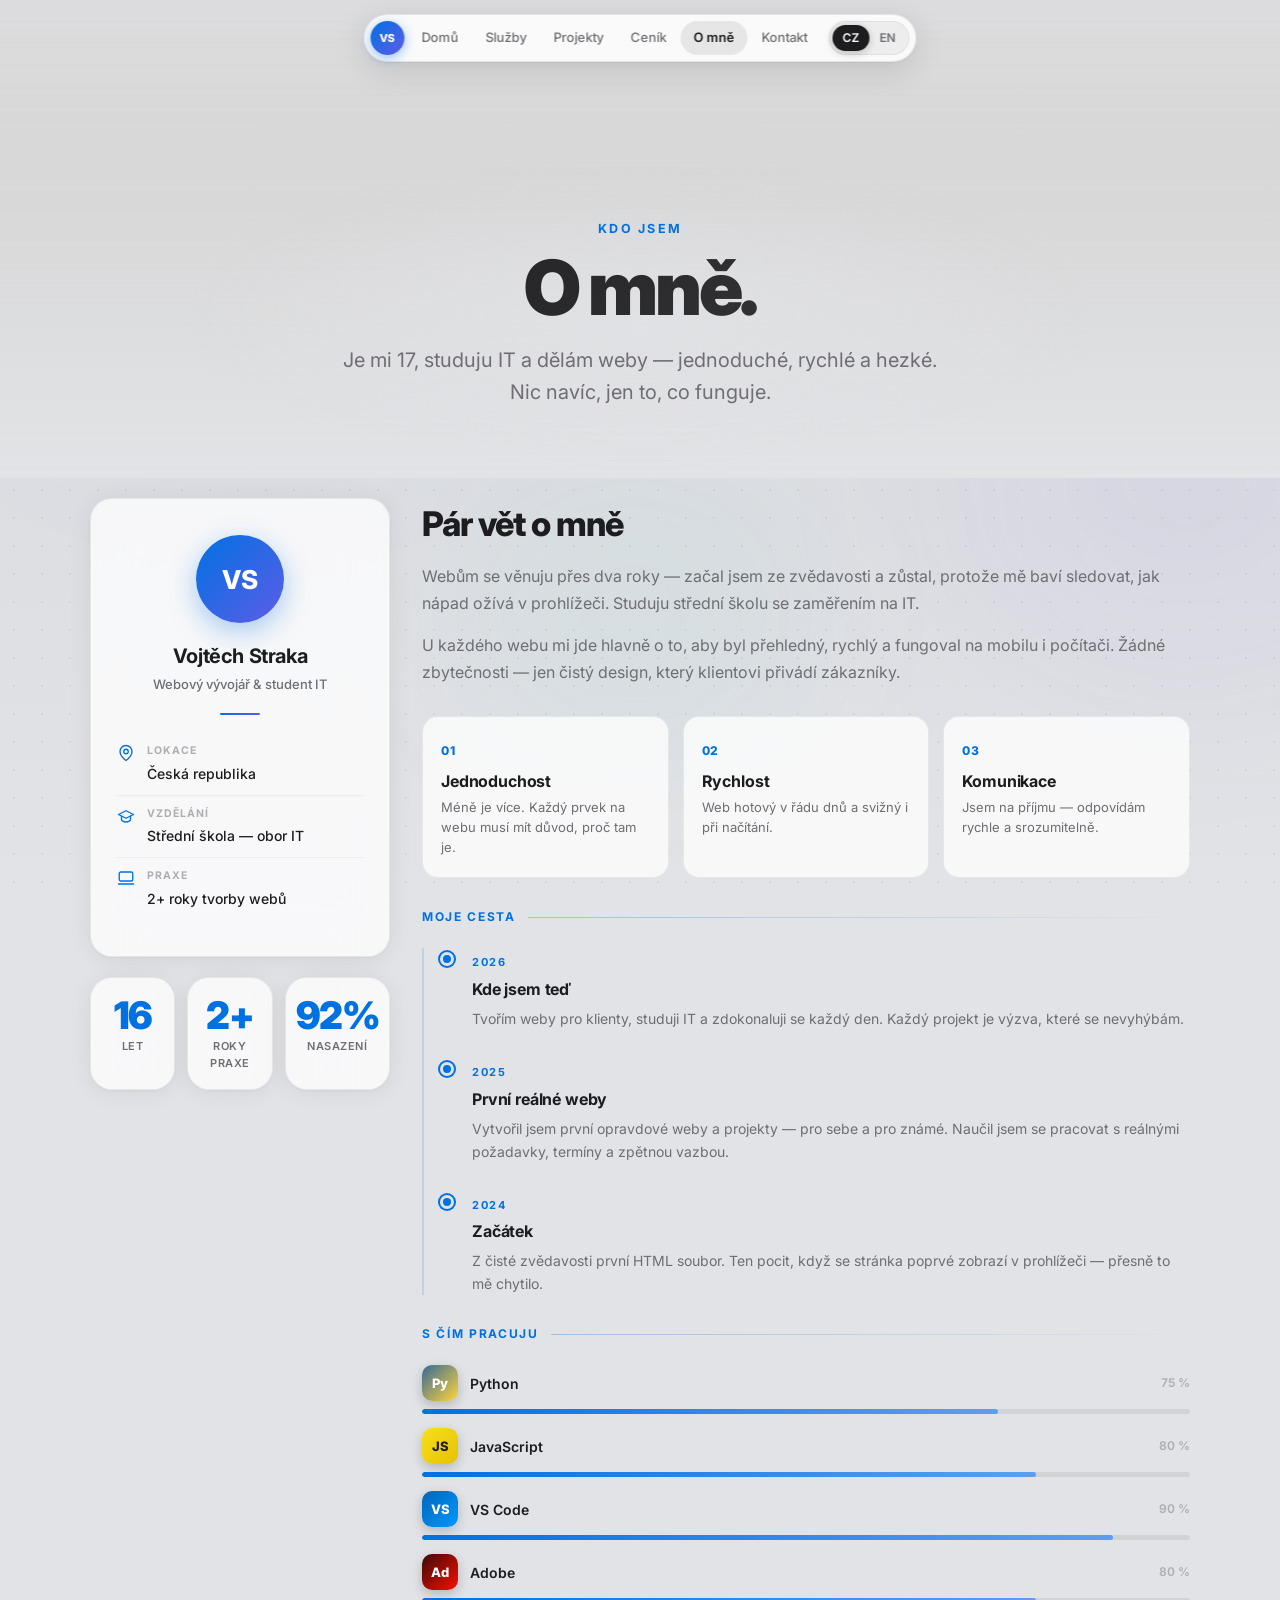
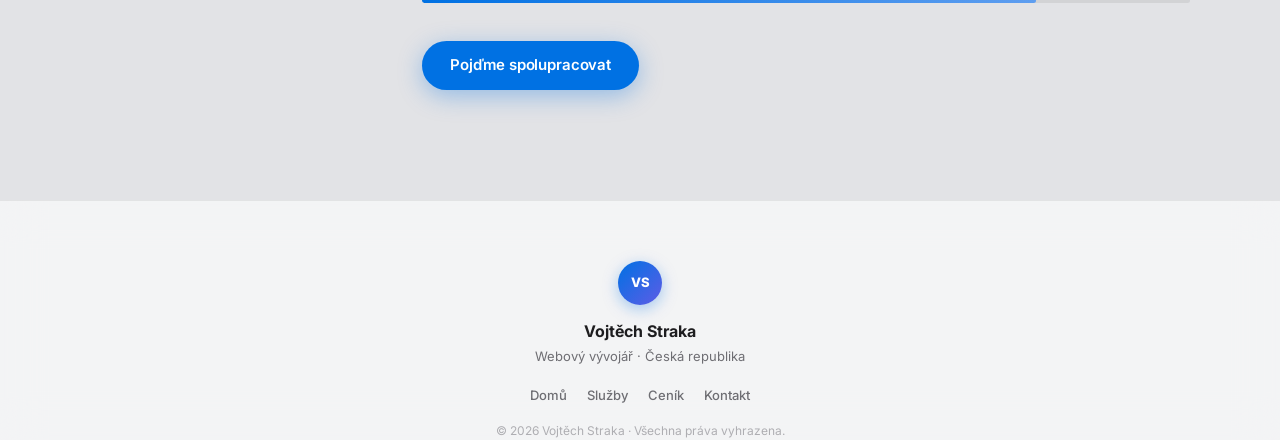
==== commit fad51c7b: "update" ====
--- a/about.html
+++ b/about.html
@@ -162,11 +162,19 @@
                 </div>
                 <div class="bar"><div class="bar-fill"></div></div>
               </div>
-              <div class="skill-box" style="--level:85%">
-                <div class="skill-box-top">
-                  <span class="tile tile-ps">Ps</span>
-                  <span class="skill-box-name">Photoshop</span>
-                  <span class="skill-box-pct">85 %</span>
+              <div class="skill-box" style="--level:90%">
+                <div class="skill-box-top">
+                  <span class="tile tile-vs">VS</span>
+                  <span class="skill-box-name">VS Code</span>
+                  <span class="skill-box-pct">90 %</span>
+                </div>
+                <div class="bar"><div class="bar-fill"></div></div>
+              </div>
+              <div class="skill-box" style="--level:80%">
+                <div class="skill-box-top">
+                  <span class="tile tile-ad">Ad</span>
+                  <span class="skill-box-name">Adobe</span>
+                  <span class="skill-box-pct">80 %</span>
                 </div>
                 <div class="bar"><div class="bar-fill"></div></div>
               </div>
--- a/style.css
+++ b/style.css
@@ -603,12 +603,11 @@
   position: absolute;
   inset: -8% 0 0 0;
   background-color: #c8cfd6;
-  background-image:
-    linear-gradient(rgba(233,235,241,0.12), rgba(233,235,241,0.12)),
-    url('https://images.unsplash.com/photo-1470071459604-3b5ec3a7fe05?auto=format&fit=crop&w=2000&q=80');
+  background-image: url('https://images.unsplash.com/photo-1470071459604-3b5ec3a7fe05?auto=format&fit=crop&w=2000&q=80');
   background-size: cover;
   background-position: center 40%;
   background-repeat: no-repeat;
+  filter: grayscale(1) contrast(1.04) brightness(1.03);
   will-change: transform;
 }
 
@@ -778,61 +777,6 @@
     var(--bg) 100%);
 }
 .services-3d > .wrap { position: relative; z-index: 1; }
-
-.svc-grid { display: grid; grid-template-columns: repeat(3, 1fr); gap: 22px; max-width: 1120px; margin: 0 auto; }
-.svc-card {
-  position: relative; overflow: hidden;
-  background: var(--glass-bg); border: 1px solid var(--glass-border); border-radius: 22px;
-  padding: 34px 30px;
-  -webkit-backdrop-filter: blur(20px) saturate(150%); backdrop-filter: blur(20px) saturate(150%);
-  box-shadow: var(--glass-shadow);
-  transition: transform 0.5s var(--ease), border-color 0.35s, box-shadow 0.35s;
-}
-.svc-card::before {
-  content: ""; position: absolute; top: 0; left: 0; right: 0; height: 4px;
-  background: linear-gradient(90deg, var(--c, #0071e3), color-mix(in srgb, var(--c, #0071e3) 40%, #ffffff));
-  transform: scaleX(0); transform-origin: left; transition: transform 0.55s var(--ease);
-}
-.svc-card::after {
-  content: ""; position: absolute; inset: 0; pointer-events: none;
-  background: radial-gradient(130% 80% at 50% -12%, color-mix(in srgb, var(--c, #0071e3) 16%, transparent), transparent 60%);
-  opacity: 0; transition: opacity 0.45s;
-}
-.svc-card:hover {
-  transform: translateY(-9px);
-  border-color: color-mix(in srgb, var(--c, #0071e3) 38%, transparent);
-  box-shadow: 0 28px 64px rgba(0,0,0,0.12);
-}
-.svc-card:hover::before { transform: scaleX(1); }
-.svc-card:hover::after { opacity: 1; }
-.svc-num {
-  position: absolute; top: 22px; right: 26px;
-  font-family: var(--font); font-size: 13px; font-weight: 800; letter-spacing: 0.04em;
-  color: color-mix(in srgb, var(--c, #0071e3) 55%, var(--text-faint));
-  opacity: 0.55;
-}
-.svc-ic {
-  position: relative; width: 60px; height: 60px; border-radius: 17px;
-  background: linear-gradient(140deg, var(--c, #0071e3), color-mix(in srgb, var(--c, #0071e3) 55%, #ffffff));
-  display: flex; align-items: center; justify-content: center; color: #fff; margin-bottom: 20px;
-  box-shadow: 0 12px 26px color-mix(in srgb, var(--c, #0071e3) 36%, transparent);
-  transition: transform 0.5s var(--ease);
-}
-.svc-card:hover .svc-ic { transform: scale(1.08) rotate(-5deg); }
-.svc-ic svg { width: 27px; height: 27px; }
-.svc-card h3 { position: relative; font-size: 20px; font-weight: 800; letter-spacing: -0.02em; color: var(--text); margin-bottom: 10px; }
-.svc-card p { position: relative; font-size: 14px; line-height: 1.62; color: var(--text-dim); }
-.svc-card .service-link {
-  position: relative; margin-top: 18px; display: inline-flex; align-items: center; gap: 4px;
-  font-size: 13.5px; font-weight: 700; color: var(--c, #0071e3); transition: gap 0.25s;
-}
-.svc-card:hover .service-link { gap: 9px; }
-.svc-grid .reveal:nth-child(2) { transition-delay: .06s; }
-.svc-grid .reveal:nth-child(3) { transition-delay: .12s; }
-.svc-grid .reveal:nth-child(5) { transition-delay: .06s; }
-.svc-grid .reveal:nth-child(6) { transition-delay: .12s; }
-@media (max-width: 1000px) { .svc-grid { grid-template-columns: repeat(2, 1fr); } }
-@media (max-width: 600px) { .svc-grid { grid-template-columns: 1fr; } }
 
 .svc-stage {
   --cw: 300px;
@@ -1707,12 +1651,10 @@
   box-shadow: 0 4px 12px rgba(0,0,0,0.2);
 }
 
-.tile-html { background: linear-gradient(135deg, #e34c26, #f06529); }
 .tile-js   { background: linear-gradient(135deg, #f7df1e, #e6c200); color: #1d1d1f; }
-.tile-php  { background: linear-gradient(135deg, #5d61a8, #777bb3); font-size: 11px; }
-.tile-ps   { background: linear-gradient(135deg, #001e36, #00385f); color: #31a8ff; }
 .tile-py   { background: linear-gradient(135deg, #366a96, #ffd43b); color: #fff; }
-.tile-pr   { background: linear-gradient(135deg, #1d0a3a, #9a73ff); color: #eccbff; }
+.tile-vs   { background: linear-gradient(135deg, #0066b8, #0098ff); color: #fff; }
+.tile-ad   { background: linear-gradient(135deg, #3a0a0a, #fa0f00); color: #fff; }
 
 .bar {
   height: 5px;
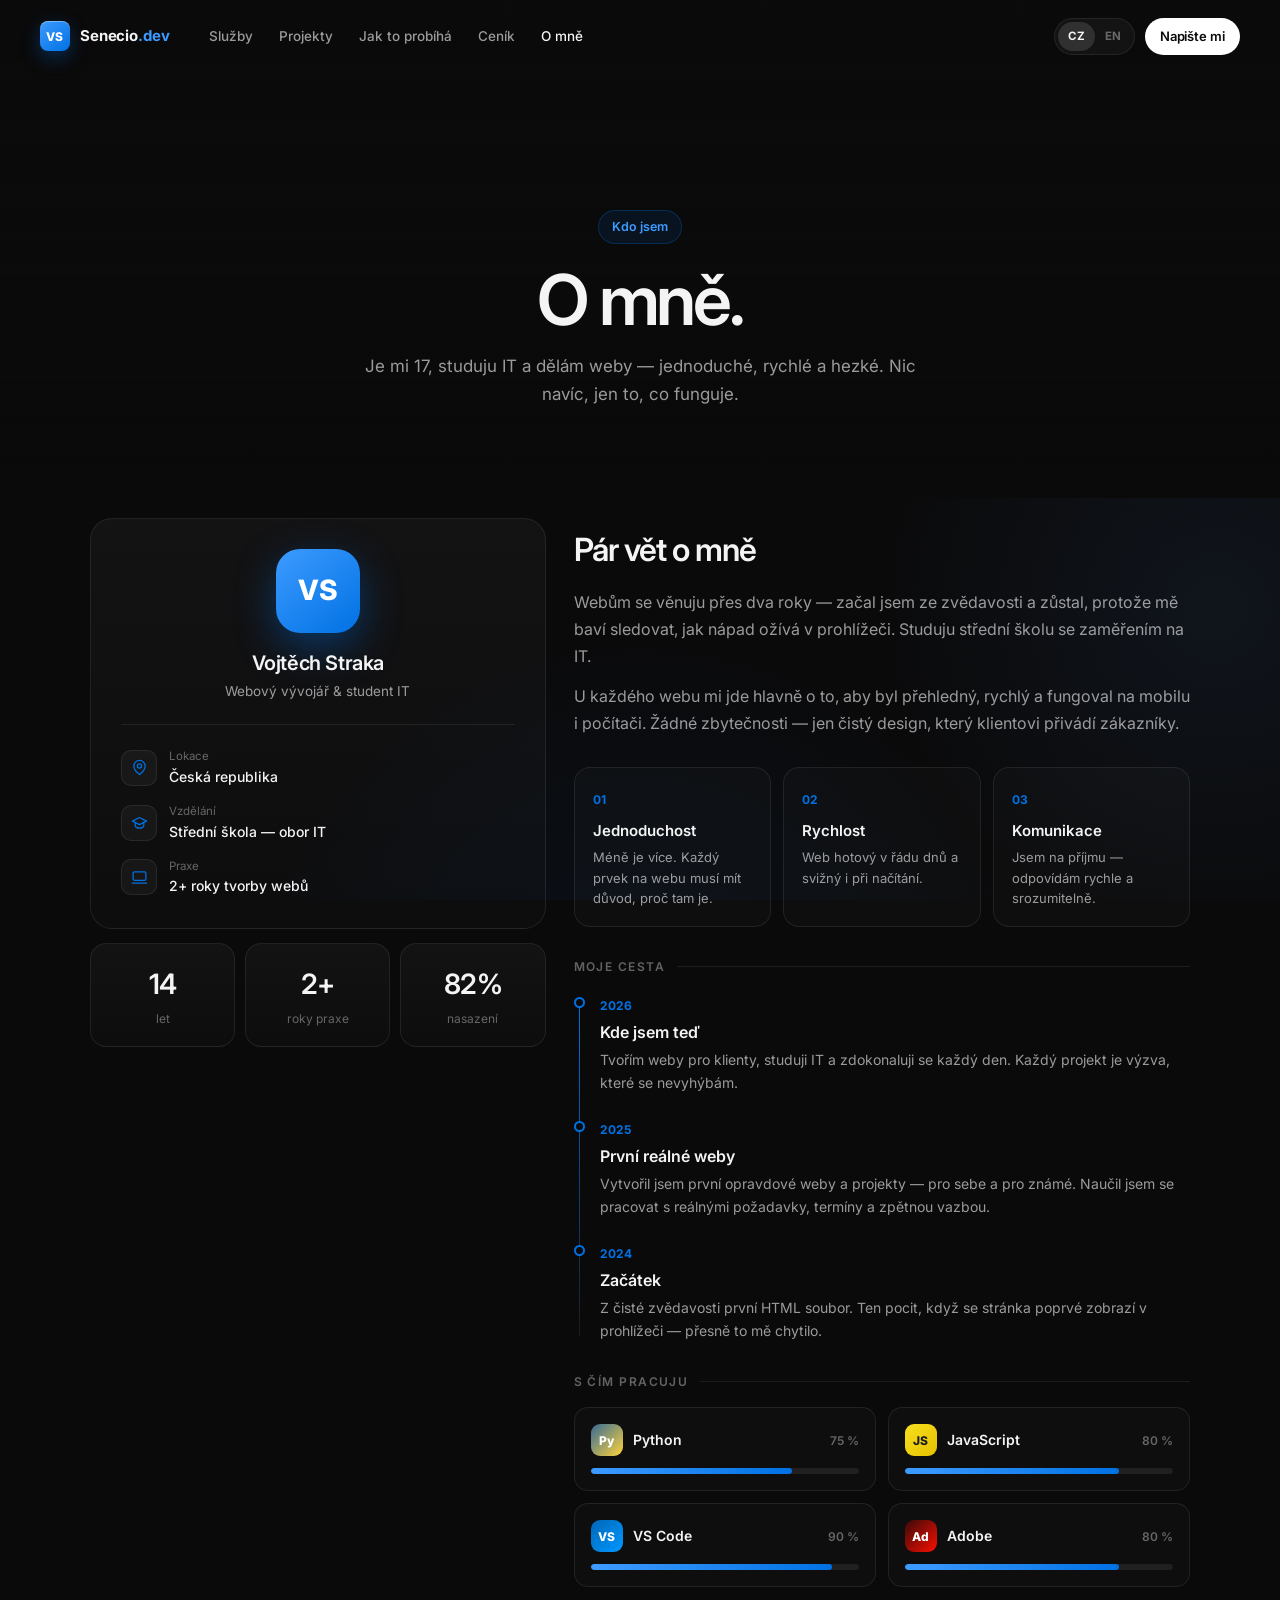
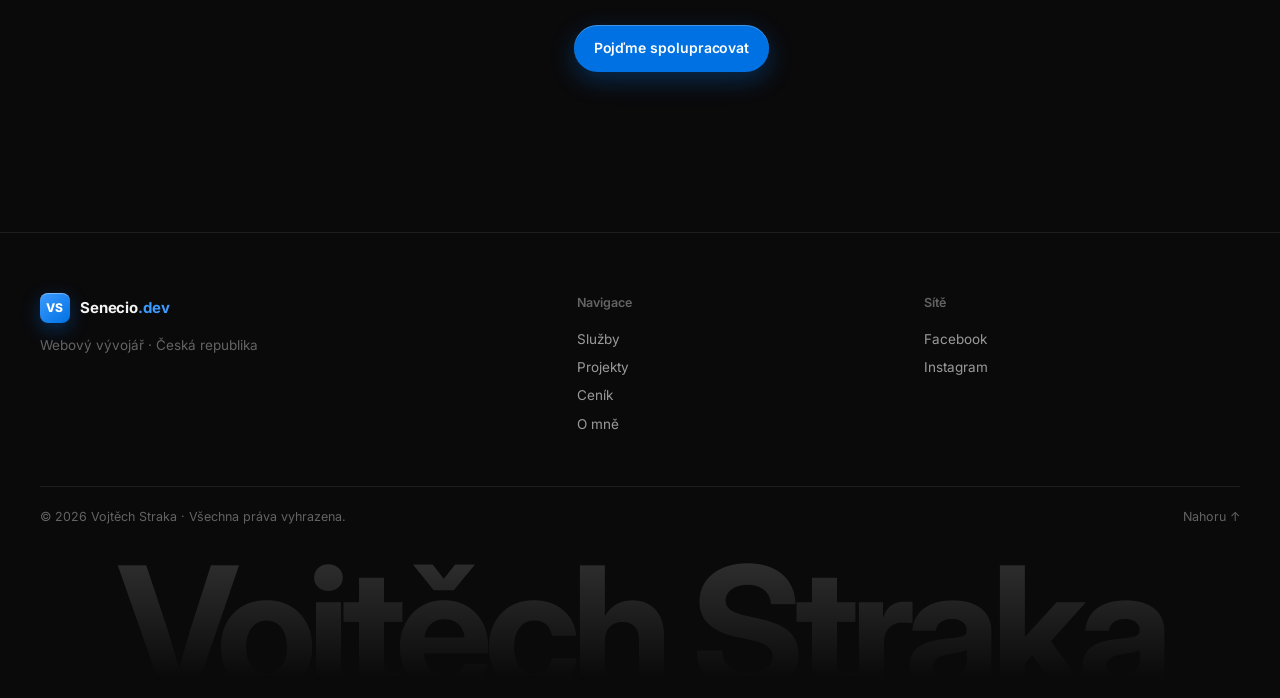
==== commit c542b999: "update" ====
--- a/about.html
+++ b/about.html
@@ -4,9 +4,9 @@
   <meta charset="UTF-8">
   <meta name="viewport" content="width=device-width, initial-scale=1">
   <meta name="description" content="O mně — Vojtěch Straka, webový vývojář a student IT z České republiky.">
-  <meta name="color-scheme" content="light">
-  <meta name="theme-color" content="#e9ebf1">
-  <title>O mně — Vojtěch Straka</title>
+  <meta name="color-scheme" content="dark">
+  <meta name="theme-color" content="#0a0a0b">
+  <title>O mně — Senecio.dev</title>
   <link rel="icon" href="data:image/svg+xml,%3Csvg xmlns='http://www.w3.org/2000/svg' viewBox='0 0 64 64'%3E%3Crect width='64' height='64' rx='16' fill='%230071e3'/%3E%3Ctext x='32' y='44' font-family='Arial,sans-serif' font-size='28' font-weight='bold' fill='white' text-anchor='middle'%3EVS%3C/text%3E%3C/svg%3E">
   <link rel="preconnect" href="https://fonts.googleapis.com">
   <link rel="preconnect" href="https://fonts.gstatic.com" crossorigin>
@@ -23,18 +23,21 @@
   </div>
 
   <nav class="island" aria-label="Hlavní navigace">
-    <a href="index.html#home" class="island-logo" aria-label="Vojtěch Straka — domů">VS</a>
-    <div class="island-links">
-      <a href="index.html#home"     class="island-link" data-i18n="nav.home">Domů</a>
+    <a href="index.html#home" class="island-logo" aria-label="Vojtěch Straka — domů"><span class="logo-mark">VS</span><span class="logo-name">Senecio<span class="dev">.dev</span></span></a>
+    <div class="island-links" id="navLinks">
       <a href="index.html#services" class="island-link" data-i18n="nav.services">Služby</a>
       <a href="index.html#projects" class="island-link" data-i18n="nav.projects">Projekty</a>
+      <a href="index.html#process"  class="island-link" data-i18n="nav.process">Jak to probíhá</a>
       <a href="cenik.html"          class="island-link" data-i18n="nav.pricing">Ceník</a>
       <a href="about.html"          class="island-link active" data-i18n="nav.about">O mně</a>
-      <a href="index.html#contact"  class="island-link" data-i18n="nav.contact">Kontakt</a>
-    </div>
-    <div class="lang-switch" role="group" aria-label="Přepínač jazyka">
-      <button type="button" class="lang-btn active" data-lang="cs">CZ</button>
-      <button type="button" class="lang-btn" data-lang="en">EN</button>
+    </div>
+    <div class="island-right">
+      <div class="lang-switch" role="group" aria-label="Přepínač jazyka">
+        <button type="button" class="lang-btn active" data-lang="cs">CZ</button>
+        <button type="button" class="lang-btn" data-lang="en">EN</button>
+      </div>
+      <a href="index.html#contact" class="btn btn-white btn-sm" data-i18n="nav.cta">Napište mi</a>
+      <button type="button" class="menu-btn" aria-label="Menu" aria-expanded="false" aria-controls="navLinks"><span></span></button>
     </div>
   </nav>
 
@@ -191,17 +194,28 @@
 
   <footer class="footer">
     <div class="footer-inner">
-      <div class="footer-logo" aria-hidden="true">VS</div>
-      <p class="footer-name">Vojtěch Straka</p>
-      <p class="footer-desc" data-i18n="footer.desc">Webový vývojář · Česká republika</p>
-      <div class="footer-links">
-        <a href="index.html#home" data-i18n="nav.home">Domů</a>
+      <div>
+        <a href="index.html#home" class="island-logo"><span class="logo-mark">VS</span><span class="logo-name">Senecio<span class="dev">.dev</span></span></a>
+        <p class="footer-desc" data-i18n="footer.desc">Webový vývojář · Česká republika</p>
+      </div>
+      <div class="footer-col">
+        <h6 data-i18n="footer.nav">Navigace</h6>
         <a href="index.html#services" data-i18n="nav.services">Služby</a>
+        <a href="index.html#projects" data-i18n="nav.projects">Projekty</a>
         <a href="cenik.html" data-i18n="nav.pricing">Ceník</a>
-        <a href="index.html#contact" data-i18n="nav.contact">Kontakt</a>
-      </div>
-      <p class="footer-copy">© <span id="year">2026</span> Vojtěch Straka · <span data-i18n="footer.rights">Všechna práva vyhrazena.</span></p>
-    </div>
+        <a href="about.html" data-i18n="nav.about">O mně</a>
+      </div>
+      <div class="footer-col">
+        <h6 data-i18n="footer.social">Sítě</h6>
+        <a href="https://www.facebook.com/profile.php?id=61591118077606" target="_blank" rel="noopener">Facebook</a>
+        <a href="https://www.instagram.com/senecio.dev/" target="_blank" rel="noopener">Instagram</a>
+      </div>
+    </div>
+    <div class="footer-bottom">
+      <span>© <span id="year">2026</span> Vojtěch Straka · <span data-i18n="footer.rights">Všechna práva vyhrazena.</span></span>
+      <a href="#" data-i18n="footer.top">Nahoru ↑</a>
+    </div>
+    <div class="footer-big" aria-hidden="true">Vojtěch Straka</div>
   </footer>
 
   <noscript>
--- a/style.css
+++ b/style.css
@@ -1,1976 +1,718 @@
-
+*, *::before, *::after { box-sizing: border-box; margin: 0; padding: 0; }
 
 :root {
-  --bg: #e2e3e6;
-  --bg-rgb: 226, 227, 230;
-  --surface: #ffffff;
-  --text: #1d1d1f;
-  --text-dim: #6e6e73;
-  --text-faint: #aeaeb2;
-  --blue: #0071e3;
-  --blue-dark: #0055b3;
-  --blue-soft: rgba(0,113,227,0.1);
-  --blue-border: rgba(0,113,227,0.22);
-  --green: #28cd41;
-  --glass-bg: rgba(255,255,255,0.76);
-  --glass-border: rgba(0,0,0,0.07);
-  --glass-shadow: 0 2px 24px rgba(0,0,0,0.07), 0 1px 3px rgba(0,0,0,0.05);
-  --radius: 22px;
-  --ease: cubic-bezier(0.22,1,0.36,1);
-  --font: -apple-system, BlinkMacSystemFont, "SF Pro Display", "SF Pro Text", "Inter", "Segoe UI", Helvetica, Arial, sans-serif;
-}
-
-* { margin: 0; padding: 0; box-sizing: border-box; }
-
-html { scroll-behavior: smooth; scroll-padding-top: 90px; }
-
-body {
-  font-family: var(--font);
-  background: var(--bg);
-  color: var(--text);
-  line-height: 1.5;
-  -webkit-font-smoothing: antialiased;
-  text-rendering: optimizeLegibility;
-  overflow-x: hidden;
-}
-
-::selection { background: rgba(0,113,227,0.18); color: var(--text); }
-::-webkit-scrollbar { width: 8px; }
-::-webkit-scrollbar-track { background: var(--bg); }
-::-webkit-scrollbar-thumb { background: rgba(0,0,0,0.15); border-radius: 99px; border: 2px solid var(--bg); }
-::-webkit-scrollbar-thumb:hover { background: rgba(0,0,0,0.25); }
-
+  --bg: #0a0a0b;
+  --bg-rgb: 10, 10, 11;
+  --panel: #131315;
+  --panel-2: #18181b;
+  --line: rgba(255, 255, 255, 0.08);
+  --line-2: rgba(255, 255, 255, 0.14);
+  --text: #f4f4f5;
+  --dim: rgba(244, 244, 245, 0.62);
+  --faint: rgba(244, 244, 245, 0.38);
+  --accent: #0071e3;
+  --accent-2: #3d9bff;
+  --accent-rgb: 0, 113, 227;
+  --green: #3ddc84;
+  --ease: cubic-bezier(0.22, 1, 0.36, 1);
+  --font: "Inter", -apple-system, BlinkMacSystemFont, "Segoe UI", Roboto, sans-serif;
+  --hand: "Caveat", "Comic Sans MS", cursive;
+  color-scheme: dark;
+}
+
+html { scroll-behavior: smooth; scroll-padding-top: 84px; -webkit-text-size-adjust: 100%; }
+body { font-family: var(--font); background: var(--bg); color: var(--text); line-height: 1.6; -webkit-font-smoothing: antialiased; overflow-x: hidden; }
 a { color: inherit; text-decoration: none; }
-button { font: inherit; color: inherit; background: none; border: none; cursor: pointer; }
 img { display: block; max-width: 100%; }
-
-a:focus-visible, button:focus-visible {
-  outline: 2px solid var(--blue);
-  outline-offset: 3px;
-  border-radius: 8px;
-}
-
-.bg {
-  position: fixed;
-  inset: 0;
-  z-index: -1;
-  overflow: hidden;
-  background: linear-gradient(180deg, #e7e8eb 0%, #dddee2 55%, #e2e3e6 100%);
-}
-
-.page-photo {
-  position: fixed;
-  inset: 0;
-  z-index: -1;
-  pointer-events: none;
-  background:
-    linear-gradient(rgba(var(--bg-rgb),0.72), rgba(var(--bg-rgb),0.72)),
-    url('https://images.unsplash.com/photo-1448375240586-882707db888b?auto=format&fit=crop&w=2000&q=80') center / cover no-repeat;
-  filter: grayscale(1) contrast(1.02);
-  -webkit-mask-image: linear-gradient(to bottom, transparent 0%, #000 22%, #000 72%, transparent 100%);
-  mask-image: linear-gradient(to bottom, transparent 0%, #000 22%, #000 72%, transparent 100%);
+button { font: inherit; color: inherit; background: none; border: 0; cursor: pointer; }
+::selection { background: rgba(var(--accent-rgb), 0.4); color: #fff; }
+:focus-visible { outline: 2px solid var(--accent); outline-offset: 3px; border-radius: 6px; }
+
+.bg { position: fixed; inset: 0; z-index: -2; pointer-events: none; overflow: hidden; background: var(--bg); }
+.bg-blob { position: absolute; border-radius: 50%; }
+.bg-blob-1 { width: 70vw; height: 70vw; left: -25vw; top: -35vw; background: radial-gradient(circle, rgba(var(--accent-rgb), 0.12), transparent 62%); }
+.bg-blob-2 { width: 60vw; height: 60vw; right: -25vw; top: 25vh; background: radial-gradient(circle, rgba(90, 160, 255, 0.07), transparent 62%); }
+.bg-blob-3 { width: 70vw; height: 70vw; left: 15vw; bottom: -45vw; background: radial-gradient(circle, rgba(var(--accent-rgb), 0.07), transparent 62%); }
+.bg-grid {
+  position: absolute; inset: 0;
+  background-image: linear-gradient(rgba(255, 255, 255, 0.035) 1px, transparent 1px), linear-gradient(90deg, rgba(255, 255, 255, 0.035) 1px, transparent 1px);
+  background-size: 64px 64px;
+  -webkit-mask-image: radial-gradient(ellipse 80% 55% at 50% 0%, #000 25%, transparent 78%);
+  mask-image: radial-gradient(ellipse 80% 55% at 50% 0%, #000 25%, transparent 78%);
+}
+
+.island {
+  position: fixed; top: 0; left: 0; right: 0; z-index: 100;
+  display: flex; align-items: center; gap: 28px;
+  padding: 18px max(24px, calc((100vw - 1200px) / 2));
+  border-bottom: 1px solid transparent;
+  transition: background 0.35s, border-color 0.35s, padding 0.35s;
+}
+.island.scrolled, .island.open {
+  background: rgba(var(--bg-rgb), 0.8);
+  -webkit-backdrop-filter: blur(16px) saturate(140%);
+  backdrop-filter: blur(16px) saturate(140%);
+  border-color: var(--line);
+  padding-top: 12px; padding-bottom: 12px;
+}
+.island-logo { display: inline-flex; align-items: center; gap: 10px; font-weight: 700; font-size: 15px; letter-spacing: -0.01em; flex-shrink: 0; }
+.logo-mark {
+  display: inline-flex; align-items: center; justify-content: center;
+  width: 30px; height: 30px; border-radius: 8px;
+  background: linear-gradient(140deg, var(--accent-2), var(--accent));
+  color: #fff; font-size: 12px; font-weight: 800; letter-spacing: 0.02em;
+  box-shadow: 0 6px 18px rgba(var(--accent-rgb), 0.35), inset 0 1px 0 rgba(255, 255, 255, 0.35);
+}
+.island-links { display: flex; gap: 2px; margin-right: auto; }
+.island-link { font-size: 13.5px; font-weight: 500; color: var(--dim); padding: 7px 12px; border-radius: 8px; transition: color 0.2s, background 0.2s; }
+.island-link:hover { color: var(--text); background: rgba(255, 255, 255, 0.05); }
+.island-link.active { color: var(--text); }
+.island-right { display: flex; align-items: center; gap: 10px; }
+.lang-switch { display: inline-flex; padding: 3px; border-radius: 999px; background: rgba(255, 255, 255, 0.04); border: 1px solid var(--line); }
+.lang-btn { font-size: 11.5px; font-weight: 700; padding: 5px 10px; border-radius: 999px; color: var(--faint); transition: color 0.2s, background 0.2s; }
+.lang-btn:hover { color: var(--text); }
+.lang-btn.active { background: rgba(255, 255, 255, 0.12); color: var(--text); }
+.menu-btn { display: none; width: 38px; height: 38px; border-radius: 10px; border: 1px solid var(--line-2); align-items: center; justify-content: center; }
+.menu-btn span, .menu-btn span::before, .menu-btn span::after { display: block; width: 16px; height: 1.5px; background: var(--text); border-radius: 2px; transition: transform 0.3s var(--ease), background 0.3s; position: relative; }
+.menu-btn span::before, .menu-btn span::after { content: ""; position: absolute; left: 0; }
+.menu-btn span::before { top: -5px; }
+.menu-btn span::after { top: 5px; }
+.island.open .menu-btn span { background: transparent; }
+.island.open .menu-btn span::before { transform: translateY(5px) rotate(45deg); }
+.island.open .menu-btn span::after { transform: translateY(-5px) rotate(-45deg); }
+
+.btn {
+  display: inline-flex; align-items: center; justify-content: center; gap: 8px;
+  padding: 12px 20px; border-radius: 999px;
+  font-size: 14px; font-weight: 600; letter-spacing: -0.005em; white-space: nowrap;
+  transition: transform 0.25s var(--ease), background 0.25s, box-shadow 0.25s, border-color 0.25s, color 0.25s;
+}
+.btn svg { width: 16px; height: 16px; flex-shrink: 0; transition: transform 0.25s var(--ease); }
+.btn:hover .arr { transform: translateX(3px); }
+.btn-primary { background: var(--accent); color: #fff; box-shadow: 0 8px 24px rgba(var(--accent-rgb), 0.32), inset 0 1px 0 rgba(255, 255, 255, 0.25); }
+.btn-primary:hover { background: #1683f5; transform: translateY(-2px); box-shadow: 0 14px 34px rgba(var(--accent-rgb), 0.45), inset 0 1px 0 rgba(255, 255, 255, 0.25); }
+.btn-ghost, .btn-glass { background: rgba(255, 255, 255, 0.04); color: var(--text); border: 1px solid var(--line-2); }
+.btn-ghost:hover, .btn-glass:hover { background: rgba(255, 255, 255, 0.09); transform: translateY(-2px); }
+.btn-white { background: #fff; color: #0a0a0b; }
+.btn-white:hover { background: #e7e7e9; transform: translateY(-1px); }
+.btn-sm { padding: 8px 15px; font-size: 13px; }
+.btn-block { width: 100%; }
+
+.fx { opacity: 0; transform: translateY(18px); animation: fxIn 0.9s var(--ease) forwards; }
+.d1 { animation-delay: 0.05s; }
+.d2 { animation-delay: 0.15s; }
+.d3 { animation-delay: 0.25s; }
+.d4 { animation-delay: 0.35s; }
+.d5 { animation-delay: 0.5s; }
+.d6 { animation-delay: 0.65s; }
+@keyframes fxIn { to { opacity: 1; transform: none; } }
+
+.reveal { opacity: 0; transform: translateY(26px); transition: opacity 0.9s var(--ease), transform 0.9s var(--ease); transition-delay: var(--d, 0s); }
+.reveal.in-view { opacity: 1; transform: none; }
+
+.section { position: relative; padding: 120px 0; }
+.section-tight { padding: 40px 0; }
+.wrap { width: min(1200px, 100% - 48px); margin-inline: auto; }
+
+.tag-label { display: inline-flex; align-items: center; gap: 10px; font-size: 13px; font-weight: 600; color: var(--text); }
+.tag-ico { width: 24px; height: 24px; border-radius: 7px; background: rgba(var(--accent-rgb), 0.14); border: 1px solid rgba(var(--accent-rgb), 0.32); display: inline-flex; align-items: center; justify-content: center; color: var(--accent); }
+.tag-ico svg { width: 13px; height: 13px; }
+.tag-label .dot { width: 7px; height: 7px; border-radius: 50%; background: var(--accent); box-shadow: 0 0 0 4px rgba(var(--accent-rgb), 0.18); }
+.h2 { font-size: clamp(28px, 3.6vw, 44px); font-weight: 600; letter-spacing: -0.035em; line-height: 1.08; margin-top: 16px; }
+.h3 { font-size: clamp(22px, 2.4vw, 30px); font-weight: 600; letter-spacing: -0.03em; line-height: 1.12; margin-top: 14px; }
+.lead { color: var(--dim); font-size: 16px; max-width: 540px; margin-top: 14px; }
+.link-accent { display: inline-flex; align-items: center; gap: 6px; margin-top: 16px; font-size: 14px; font-weight: 600; color: var(--accent); transition: gap 0.25s var(--ease); }
+.link-accent:hover { gap: 10px; }
+.center-head { text-align: center; max-width: 660px; margin: 0 auto 56px; }
+.center-head .lead { margin-inline: auto; }
+.panel { background: linear-gradient(180deg, rgba(255, 255, 255, 0.035), rgba(255, 255, 255, 0.012)); border: 1px solid var(--line); border-radius: 24px; }
+
+.hero { position: relative; padding: 150px 0 40px; text-align: center; overflow: hidden; }
+.hero::before {
+  content: ""; position: absolute; left: 50%; top: 52%; width: 1100px; height: 700px; transform: translateX(-50%);
+  background: radial-gradient(50% 50% at 50% 50%, rgba(var(--accent-rgb), 0.2), transparent 70%);
+  pointer-events: none; z-index: -1;
+}
+.hero-bg {
+  position: absolute; inset: -6% 0 auto; height: 95%; z-index: -1;
+  background: url('https://images.unsplash.com/photo-1483728642387-6c3bdd6c93e5?auto=format&fit=crop&w=2000&q=70') center 35% / cover no-repeat;
+  filter: grayscale(1) brightness(0.36) contrast(1.15);
+  -webkit-mask-image: linear-gradient(180deg, rgba(0, 0, 0, 0.9) 0%, rgba(0, 0, 0, 0.45) 45%, transparent 88%);
+  mask-image: linear-gradient(180deg, rgba(0, 0, 0, 0.9) 0%, rgba(0, 0, 0, 0.45) 45%, transparent 88%);
   will-change: transform;
-  animation: pagePhoto 30s ease-in-out infinite alternate;
-}
-@keyframes pagePhoto {
-  from { transform: scale(1.06) translate3d(0, 0, 0); }
-  to   { transform: scale(1.16) translate3d(0, -2.5%, 0); }
-}
-@media (prefers-reduced-motion: reduce) { .page-photo { animation: none; transform: scale(1.06); } }
-
-.bg-grid {
-  position: absolute;
-  inset: 0;
-  background-image: radial-gradient(circle, rgba(0,0,0,0.05) 1px, transparent 1px);
-  background-size: 28px 28px;
-}
-
-.bg-blob {
-  position: absolute;
-  border-radius: 50%;
-  filter: blur(70px);
-  pointer-events: none;
+}
+.hero-inner { max-width: 840px; margin: 0 auto; padding: 0 24px; }
+.pill { display: inline-flex; align-items: center; gap: 8px; padding: 6px 14px 6px 11px; border-radius: 999px; background: rgba(255, 255, 255, 0.05); border: 1px solid var(--line-2); font-size: 12.5px; font-weight: 500; color: var(--dim); -webkit-backdrop-filter: blur(8px); backdrop-filter: blur(8px); }
+.pill .dot { width: 7px; height: 7px; border-radius: 50%; background: var(--green); animation: pulse 2.4s ease-out infinite; }
+@keyframes pulse { 0% { box-shadow: 0 0 0 0 rgba(61, 220, 132, 0.55); } 70% { box-shadow: 0 0 0 9px rgba(61, 220, 132, 0); } 100% { box-shadow: 0 0 0 0 rgba(61, 220, 132, 0); } }
+.hero-brand {
+  margin-top: 22px; font-size: clamp(58px, 11vw, 150px); font-weight: 800; letter-spacing: -0.06em; line-height: 0.92;
+  background: linear-gradient(180deg, #ffffff 20%, rgba(255, 255, 255, 0.55));
+  -webkit-background-clip: text; background-clip: text; color: transparent;
+  padding-bottom: 0.06em;
+}
+.hero-brand span { background: linear-gradient(140deg, var(--accent-2), var(--accent)); -webkit-background-clip: text; background-clip: text; color: transparent; }
+.hero-title { margin-top: 18px; font-size: clamp(26px, 3.4vw, 42px); font-weight: 600; letter-spacing: -0.035em; line-height: 1.12; }
+.logo-name .dev { color: var(--accent-2); }
+.hero-sub { margin: 22px auto 0; max-width: 580px; font-size: clamp(15px, 1.5vw, 17.5px); color: var(--dim); }
+.hero-cta { display: flex; gap: 12px; justify-content: center; margin-top: 32px; flex-wrap: wrap; }
+
+.showcase { position: relative; width: min(1080px, 100% - 32px); margin: 70px auto 0; perspective: 1800px; }
+.browser {
+  position: relative; border-radius: 16px; overflow: hidden;
+  background: #19191c; border: 1px solid var(--line-2);
+  box-shadow: 0 60px 120px -24px rgba(0, 0, 0, 0.85), 0 0 0 1px rgba(0, 0, 0, 0.6), 0 0 80px rgba(var(--accent-rgb), 0.08);
+  transform: rotateX(var(--tx, 0deg)) rotateY(var(--ty, 0deg));
+  transform-origin: 50% 0%;
   will-change: transform;
 }
-
-.bg-blob-1 {
-  width: min(900px, 90vw);
-  height: 700px;
-  top: -20%;
-  left: -15%;
-  background: radial-gradient(ellipse, rgba(0,113,227,0.09) 0%, transparent 70%);
-  animation: blobMove1 18s ease-in-out infinite alternate;
-}
-
-.bg-blob-2 {
-  width: min(700px, 80vw);
-  height: 600px;
-  top: 20%;
-  right: -20%;
-  background: radial-gradient(ellipse, rgba(94,92,230,0.07) 0%, transparent 70%);
-  animation: blobMove2 22s ease-in-out infinite alternate;
-}
-
-.bg-blob-3 {
-  width: min(500px, 60vw);
-  height: 400px;
-  bottom: 10%;
-  left: 30%;
-  background: radial-gradient(ellipse, rgba(0,199,190,0.06) 0%, transparent 70%);
-  animation: blobMove3 16s ease-in-out infinite alternate;
-}
-
-@keyframes blobMove1 {
-  from { transform: translate(0, 0) scale(1); }
-  to   { transform: translate(8%, 12%) scale(1.1); }
-}
-@keyframes blobMove2 {
-  from { transform: translate(0, 0) scale(1); }
-  to   { transform: translate(-10%, 8%) scale(0.9); }
-}
-@keyframes blobMove3 {
-  from { transform: translate(0, 0) scale(1); }
-  to   { transform: translate(-5%, -10%) scale(1.15); }
-}
-
-.island {
-  position: fixed;
-  top: 14px;
-  left: 50%;
-  transform: translateX(-50%);
-  z-index: 1000;
-  display: flex;
-  align-items: center;
-  gap: 4px;
-  padding: 6px;
-  border-radius: 999px;
-  background: rgba(255,255,255,0.85);
-  -webkit-backdrop-filter: blur(32px) saturate(180%);
-  backdrop-filter: blur(32px) saturate(180%);
-  border: 1px solid rgba(0,0,0,0.09);
-  box-shadow: 0 8px 32px rgba(0,0,0,0.12), 0 1px 2px rgba(0,0,0,0.06);
-  transition: background 0.4s, box-shadow 0.4s, top 0.4s;
-  animation: island-in 0.8s cubic-bezier(0.32,0.72,0,1) 0.1s both;
-  max-width: calc(100vw - 24px);
-}
-
-@keyframes island-in {
-  from { transform: translateX(-50%) scale(0.4); opacity: 0; filter: blur(8px); }
-  to   { transform: translateX(-50%) scale(1); opacity: 1; filter: blur(0); }
-}
-
-.island > * { animation: island-content 0.5s ease 0.5s both; }
-@keyframes island-content { from { opacity: 0; } to { opacity: 1; } }
-
-.island.scrolled {
-  top: 8px;
-  background: rgba(255,255,255,0.94);
-  box-shadow: 0 12px 48px rgba(0,0,0,0.16), 0 1px 2px rgba(0,0,0,0.06);
-}
-
-.island-logo {
-  display: flex;
-  align-items: center;
-  justify-content: center;
-  width: 34px;
-  height: 34px;
-  border-radius: 50%;
-  background: linear-gradient(135deg, #0071e3, #5e5ce6);
-  font-size: 11px;
-  font-weight: 800;
-  letter-spacing: 0.04em;
-  color: #fff;
-  box-shadow: 0 3px 12px rgba(0,113,227,0.4);
-  flex-shrink: 0;
-}
-
-.island-links { display: flex; gap: 1px; }
-
-.island-link {
-  padding: 7px 13px;
-  border-radius: 999px;
-  font-size: 13px;
-  font-weight: 500;
-  color: var(--text-dim);
-  white-space: nowrap;
-  transition: color 0.2s, background 0.2s;
-}
-
-.island-link:hover { color: var(--text); background: rgba(0,0,0,0.05); }
-.island-link.active { color: var(--text); background: rgba(0,0,0,0.08); font-weight: 600; }
-
-.lang-switch {
-  display: flex;
-  padding: 3px;
-  border-radius: 999px;
-  background: rgba(0,0,0,0.05);
-  border: 1px solid rgba(0,0,0,0.06);
-  margin-left: 4px;
-}
-
-.lang-btn {
-  padding: 4px 10px;
-  border-radius: 999px;
-  font-size: 12px;
-  font-weight: 600;
-  color: var(--text-dim);
-  transition: color 0.2s, background 0.2s;
-}
-.lang-btn:hover { color: var(--text); }
-.lang-btn.active { background: var(--text); color: #fff; box-shadow: 0 2px 8px rgba(0,0,0,0.22); }
-
-.hero {
-  position: relative;
-  min-height: 100vh;
-  min-height: 100svh;
-  display: flex;
-  flex-direction: column;
-  align-items: center;
-  justify-content: center;
-  text-align: center;
-  padding: 140px 24px 80px;
-  overflow: hidden;
-}
-
-.hero-mountain {
-  position: absolute;
-  inset: 0;
-  z-index: 0;
-  overflow: hidden;
-}
-
-.hero-mountain-img {
-  position: absolute;
-  inset: -12% -4% 0 -4%;
-  z-index: 0;
-  background-color: #c7c9cd;
-  background-image:
-    linear-gradient(rgba(255,255,255,0.04), rgba(255,255,255,0.04)),
-    url('https://images.unsplash.com/photo-1483728642387-6c3bdd6c93e5?auto=format&fit=crop&w=2000&q=80');
-  background-size: cover;
-  background-position: center top;
-  background-repeat: no-repeat;
-  filter: grayscale(1) brightness(1.03) contrast(1.02);
-  will-change: transform;
-  transform:
-    translate(calc(var(--mx, 0) * 7px), calc(var(--my, 0) * 5px))
-    translateY(var(--mtnY, 0px))
-    scale(var(--mtnSc, 1.12));
-}
-
-.hero-mountain-fog {
-  position: absolute;
-  inset: 0;
-  z-index: 2;
-  background:
-    linear-gradient(to bottom, rgba(var(--bg-rgb),0.3) 0%, rgba(var(--bg-rgb),0) 16%),
-    linear-gradient(to bottom,
-      rgba(var(--bg-rgb),0) 0%,
-      rgba(var(--bg-rgb),0) 74%,
-      rgba(var(--bg-rgb),0.55) 90%,
-      var(--bg) 100%);
-}
-
-.hero-clouds {
-  position: absolute;
-  left: 0;
-  right: 0;
-  bottom: 0;
-  pointer-events: none;
-  will-change: transform;
-  background-image: url('https://images.unsplash.com/photo-1499346030926-9a72daac6c63?auto=format&fit=crop&w=2000&q=80');
-  background-size: cover;
-  background-repeat: no-repeat;
-  
-  filter: grayscale(1) brightness(0.92);
-  -webkit-mask-image: linear-gradient(to top, #000 46%, rgba(0,0,0,0.9) 60%, rgba(0,0,0,0.4) 78%, transparent 92%);
-  mask-image: linear-gradient(to top, #000 46%, rgba(0,0,0,0.9) 60%, rgba(0,0,0,0.4) 78%, transparent 92%);
-}
-
-.hero-clouds-back {
-  height: 80%;
-  z-index: 1;
-  opacity: 0.5;
-  filter: grayscale(1) blur(2px);
-  background-position: center 35%;
-  transform:
-    translate(calc(var(--mx, 0) * 13px), calc(var(--my, 0) * 8px))
-    translateY(var(--cbY, 54%))
-    scale(var(--cbSc, 1.05));
-  animation: cloudPan 64s ease-in-out infinite alternate-reverse;
-}
-
-.hero-clouds-front {
-  height: 98%;
-  z-index: 3;
-  background-position: center bottom;
-  transform:
-    translate(calc(var(--mx, 0) * 26px), calc(var(--my, 0) * 14px))
-    translateY(var(--cfY, 72%))
-    scale(var(--cfSc, 1));
-  transform-origin: center bottom;
-  animation: cloudPan 46s ease-in-out infinite alternate;
-}
-
-.hero-clouds-front::after {
-  content: "";
-  position: absolute;
-  left: 0;
-  right: 0;
-  bottom: 0;
-  height: 42%;
-  background: linear-gradient(to bottom, rgba(var(--bg-rgb),0) 0%, rgba(var(--bg-rgb),0.7) 45%, var(--bg) 88%);
-}
-
-@keyframes cloudPan {
-  from { background-position: 44% bottom; }
-  to   { background-position: 56% bottom; }
-}
-
-.hero-wash {
-  position: absolute;
-  inset: 0;
-  z-index: 6;
-  background: var(--bg);
-  opacity: 0;
-  pointer-events: none;
-  will-change: opacity;
-}
-
-.hero-inner::before {
-  content: "";
-  position: absolute;
-  inset: -50px -70px;
-  z-index: -1;
-  background: radial-gradient(ellipse at center, rgba(var(--bg-rgb),0.72) 0%, rgba(var(--bg-rgb),0) 70%);
-  filter: blur(12px);
-  pointer-events: none;
-}
-
-.hero-glow {
-  position: absolute;
-  top: 40%;
-  left: 50%;
-  transform: translate(-50%, -55%);
-  width: min(800px, 90vw);
-  height: 400px;
-  background: radial-gradient(closest-side, rgba(0,113,227,0.14), transparent);
-  filter: blur(60px);
-  pointer-events: none;
-}
-
-.hero-float {
-  position: absolute;
-  pointer-events: none;
-  opacity: 0;
-  animation: floatIn 1s var(--ease) forwards, floatAnim var(--fa, 7s) ease-in-out infinite alternate;
-}
-
-.hero-float svg { display: block; }
-
-.hero-float-1 {
-  width: 140px;
-  top: 18%;
-  left: 7%;
-  --fa: 8s;
-  animation-delay: 1.2s, 1.2s;
-  transform: rotate(-8deg);
-}
-.hero-float-2 {
-  width: 90px;
-  top: 25%;
-  right: 9%;
-  --fa: 10s;
-  animation-delay: 1.5s, 1.5s;
-}
-.hero-float-3 {
-  width: 160px;
-  bottom: 22%;
-  left: 4%;
-  --fa: 9s;
-  animation-delay: 1.8s, 1.8s;
-  transform: rotate(5deg);
-}
-.hero-float-4 {
-  width: 100px;
-  bottom: 18%;
-  right: 7%;
-  --fa: 11s;
-  animation-delay: 2s, 2s;
-}
-
-@keyframes floatIn {
-  from { opacity: 0; transform: translateY(20px) rotate(var(--r, 0deg)); }
-  to   { opacity: 1; transform: translateY(0) rotate(var(--r, 0deg)); }
-}
-@keyframes floatAnim {
-  from { transform: translateY(0px); }
-  to   { transform: translateY(-14px); }
-}
-
-.hero-inner {
-  position: relative;
-  z-index: 1;
-  display: flex;
-  flex-direction: column;
-  align-items: center;
-  will-change: transform, opacity;
-}
-
-.hero-chip {
-  display: inline-flex;
-  align-items: center;
-  gap: 9px;
-  padding: 8px 18px;
-  border-radius: 999px;
-  background: rgba(255,255,255,0.88);
-  -webkit-backdrop-filter: blur(20px) saturate(160%);
-  backdrop-filter: blur(20px) saturate(160%);
-  border: 1px solid rgba(0,0,0,0.09);
-  box-shadow: 0 2px 12px rgba(0,0,0,0.08);
-  font-size: 13px;
-  font-weight: 600;
-  color: var(--text-dim);
-}
-
-.hero-chip .dot {
-  width: 8px;
-  height: 8px;
-  border-radius: 50%;
-  background: var(--green);
-  box-shadow: 0 0 0 0 rgba(40,205,65,0.5);
-  animation: pulse 2.4s ease-out infinite;
-}
-
-@keyframes pulse {
-  0%   { box-shadow: 0 0 0 0 rgba(40,205,65,0.5); }
-  70%  { box-shadow: 0 0 0 11px rgba(40,205,65,0); }
-  100% { box-shadow: 0 0 0 0 rgba(40,205,65,0); }
-}
-
-.hero-name {
-  margin-top: 18px;
-  font-size: clamp(60px, 12.5vw, 168px);
-  font-weight: 900;
-  letter-spacing: -0.055em;
-  line-height: 0.86;
-  color: #0d0f14;
-  transform:
-    perspective(1000px)
-    rotateX(calc(var(--my, 0) * -6deg))
-    rotateY(calc(var(--mx, 0) * 8deg));
-  transform-style: preserve-3d;
-  transition: transform 0.25s ease-out;
-  text-shadow:
-    0 1px 0 #babdc6,
-    0 2px 0 #aeb1bb,
-    0 3px 0 #a2a6b1,
-    0 4px 0 #969ba7,
-    0 5px 0 #8b909d,
-    0 6px 0 #808693,
-    0 7px 0 #767c8a,
-    0 8px 0 #6c7280,
-    0 9px 0 #636978,
-    0 12px 18px rgba(10,14,25,0.34),
-    0 24px 44px rgba(10,14,25,0.30),
-    0 40px 70px rgba(10,14,25,0.22);
-}
-
-.hero-role {
-  margin-top: 16px;
-  font-size: 12.5px;
-  font-weight: 600;
-  letter-spacing: 0.12em;
-  text-transform: uppercase;
-  color: var(--text-dim);
-}
-
-.hero-tagline {
-  margin-top: 14px;
-  max-width: 700px;
-  min-height: 1.6em;
-  font-size: clamp(17px, 2.3vw, 23px);
-  font-weight: 400;
-  letter-spacing: -0.01em;
-  color: var(--text-dim);
-}
-
-.cursor {
-  display: inline-block;
-  width: 2px;
-  height: 1.1em;
-  margin-left: 2px;
-  border-radius: 2px;
-  background: var(--blue);
-  vertical-align: text-bottom;
-  animation: blink 1.1s steps(2,start) infinite;
-}
-@keyframes blink { 50% { opacity: 0; } }
-
-.hero-cta {
-  display: flex;
-  flex-wrap: wrap;
-  justify-content: center;
-  gap: 12px;
-  margin-top: 36px;
-}
-
-.hero-badges {
-  display: flex;
-  flex-wrap: wrap;
-  justify-content: center;
-  gap: 8px;
-  margin-top: 28px;
-}
-
-.hero-badge {
-  padding: 6px 14px;
-  border-radius: 999px;
-  font-size: 12px;
-  font-weight: 600;
-  color: var(--text-dim);
-  background: rgba(255,255,255,0.8);
-  border: 1px solid rgba(0,0,0,0.07);
-  backdrop-filter: blur(10px);
-  -webkit-backdrop-filter: blur(10px);
-}
-
-.hero-scroll {
-  position: absolute;
-  bottom: 28px;
-  left: 50%;
-  transform: translateX(-50%);
-  display: flex;
-  flex-direction: column;
-  align-items: center;
-  gap: 5px;
-  font-size: 10.5px;
-  font-weight: 700;
-  letter-spacing: 0.1em;
-  text-transform: uppercase;
-  color: var(--text-faint);
-  transition: color 0.3s;
-  z-index: 1;
-}
-.hero-scroll:hover { color: var(--text-dim); }
-.hero-scroll svg { width: 16px; height: 16px; animation: bounce 2.2s ease-in-out infinite; }
-
-@keyframes bounce {
-  0%, 100% { transform: translateY(0); opacity: 0.6; }
-  50%       { transform: translateY(6px); opacity: 1; }
-}
-
-.fx { opacity: 0; animation: rise 0.9s var(--ease) forwards; }
-.d1 { animation-delay: 0.4s; }
-.d2 { animation-delay: 0.55s; }
-.d3 { animation-delay: 0.75s; }
-.d4 { animation-delay: 1.0s; }
-.d5 { animation-delay: 1.25s; }
-.d6 { animation-delay: 1.7s; }
-
-@keyframes rise {
-  from { opacity: 0; transform: translateY(30px); filter: blur(6px); }
-  to   { opacity: 1; transform: translateY(0); filter: blur(0); }
-}
-
-.page-hero {
-  position: relative;
-  padding: 160px 24px 40px;
-  text-align: center;
-  overflow: hidden;
-}
-
-.page-hero.has-img { padding: 220px 24px 70px; }
-
-.page-hero::before {
-  content: "";
-  position: absolute;
-  top: -30%;
-  left: 50%;
-  transform: translateX(-50%);
-  width: min(700px, 90vw);
-  height: 360px;
-  background: radial-gradient(closest-side, rgba(0,113,227,0.12), transparent);
-  filter: blur(50px);
-  pointer-events: none;
-}
-
-.page-hero.has-img::before { display: none; }
-
-.page-hero-bg { position: absolute; inset: 0; z-index: 0; overflow: hidden; }
-
-.page-hero-img {
-  position: absolute;
-  inset: -8% 0 0 0;
-  background-color: #c8cfd6;
-  background-image: url('https://images.unsplash.com/photo-1470071459604-3b5ec3a7fe05?auto=format&fit=crop&w=2000&q=80');
-  background-size: cover;
-  background-position: center 40%;
-  background-repeat: no-repeat;
-  filter: grayscale(1) contrast(1.04) brightness(1.03);
-  will-change: transform;
-}
-
-.page-hero-fog {
-  position: absolute;
-  inset: 0;
-  background:
-    linear-gradient(to bottom, rgba(var(--bg-rgb),0.45) 0%, rgba(var(--bg-rgb),0) 28%),
-    linear-gradient(to bottom,
-      rgba(var(--bg-rgb),0) 0%,
-      rgba(var(--bg-rgb),0.15) 45%,
-      rgba(var(--bg-rgb),0.7) 78%,
-      var(--bg) 100%);
-}
-
-.page-hero-inner { position: relative; z-index: 1; max-width: 760px; margin: 0 auto; }
-
-.page-hero.has-img .page-hero-inner::before {
-  content: "";
-  position: absolute;
-  inset: -40px -60px;
-  z-index: -1;
-  background: radial-gradient(ellipse at center, rgba(var(--bg-rgb),0.75) 0%, rgba(var(--bg-rgb),0) 72%);
-  filter: blur(12px);
-  pointer-events: none;
-}
-
-.page-hero-title {
-  margin-top: 10px;
-  font-size: clamp(44px, 7vw, 76px);
-  font-weight: 900;
-  letter-spacing: -0.045em;
-  line-height: 1.02;
-  background: linear-gradient(135deg, #1d1d1f 0%, #3a3a3c 100%);
-  -webkit-background-clip: text;
-  -webkit-text-fill-color: transparent;
-  background-clip: text;
-}
-
-.page-hero-sub {
-  margin: 18px auto 0;
-  max-width: 620px;
-  font-size: clamp(16px, 2vw, 20px);
-  line-height: 1.6;
-  color: var(--text-dim);
-}
-
-.btn {
-  display: inline-flex;
-  align-items: center;
-  justify-content: center;
-  gap: 8px;
-  padding: 13px 28px;
-  border-radius: 999px;
-  font-size: 15px;
-  font-weight: 600;
-  letter-spacing: -0.01em;
-  transition: transform 0.3s var(--ease), background 0.25s, box-shadow 0.25s;
-}
-.btn:active { transform: scale(0.96) !important; }
-
-.btn-primary {
-  background: var(--blue);
-  color: #fff;
-  box-shadow: 0 6px 24px rgba(0,113,227,0.35);
-}
-.btn-primary:hover {
-  background: var(--blue-dark);
-  box-shadow: 0 12px 36px rgba(0,113,227,0.5);
-  transform: translateY(-3px) scale(1.03);
-}
-
-.btn-glass {
-  background: rgba(255,255,255,0.92);
-  border: 1px solid rgba(0,0,0,0.1);
-  -webkit-backdrop-filter: blur(20px);
-  backdrop-filter: blur(20px);
-  color: var(--text);
-  box-shadow: 0 2px 10px rgba(0,0,0,0.07);
-}
-.btn-glass:hover {
-  background: #fff;
-  border-color: rgba(0,0,0,0.15);
-  transform: translateY(-2px);
-  box-shadow: 0 6px 20px rgba(0,0,0,0.1);
-}
-
-.btn-sm  { padding: 9px 18px; font-size: 13px; }
-.btn-block { width: 100%; margin-top: 24px; }
-
-.section { padding: 110px 24px; position: relative; }
-.section-dark { background: rgba(0,0,0,0.015); }
-.section-tint { background: rgba(0,113,227,0.025); }
-.wrap { max-width: 1100px; margin: 0 auto; }
-
-.section-head { text-align: center; margin-bottom: 56px; }
-
-.eyebrow {
-  color: var(--blue);
-  font-size: 12.5px;
-  font-weight: 700;
-  text-transform: uppercase;
-  letter-spacing: 0.18em;
-}
-
-.section-title {
-  margin-top: 10px;
-  font-size: clamp(40px, 6vw, 68px);
-  font-weight: 800;
-  letter-spacing: -0.04em;
-  line-height: 1.04;
-  color: var(--text);
-}
-
-.section-sub {
-  margin: 16px auto 0;
-  max-width: 600px;
-  font-size: clamp(16px, 1.8vw, 19px);
-  color: var(--text-dim);
-}
-
-.glass {
-  background: var(--glass-bg);
-  border: 1px solid var(--glass-border);
-  border-radius: var(--radius);
-  -webkit-backdrop-filter: blur(24px) saturate(160%);
-  backdrop-filter: blur(24px) saturate(160%);
-  box-shadow: var(--glass-shadow);
-  transition: transform 0.5s var(--ease), border-color 0.35s, box-shadow 0.35s;
-}
-
-.card { padding: 28px 30px; }
-
-.card:hover {
-  transform: translateY(-7px) scale(1.012);
-  border-color: rgba(0,113,227,0.28);
-  box-shadow: 0 26px 70px rgba(0,0,0,0.12), 0 0 0 1px rgba(0,113,227,0.12);
-}
-
-.reveal {
-  opacity: 0;
-  transform: translateY(34px) scale(0.985);
-  filter: blur(4px);
-  transition: opacity 0.9s var(--ease), transform 1s var(--ease), filter 0.9s var(--ease);
-  transition-delay: var(--d, 0s);
-}
-.reveal.in-view { opacity: 1; transform: none; filter: none; }
-
-.services-3d { position: relative; overflow: hidden; }
-
-.svc-bg {
-  position: absolute;
-  inset: 0;
-  z-index: 0;
-  background: url('https://images.unsplash.com/photo-1505142468610-359e7d316be0?auto=format&fit=crop&w=2000&q=80') center 45% / cover no-repeat;
-}
-.svc-bg::after {
-  content: "";
-  position: absolute;
-  inset: 0;
-  background: linear-gradient(to bottom,
-    var(--bg) 0%,
-    rgba(var(--bg-rgb),0.95) 16%,
-    rgba(var(--bg-rgb),0.84) 40%,
-    rgba(var(--bg-rgb),0.72) 62%,
-    rgba(var(--bg-rgb),0.88) 86%,
-    var(--bg) 100%);
-}
-.services-3d > .wrap { position: relative; z-index: 1; }
-
-.svc-stage {
-  --cw: 300px;
-  --ch: 344px;
-  --R: 320px;
-  position: relative;
-  height: 460px;
-  margin-top: 24px;
-  perspective: 1300px;
-  perspective-origin: 50% 44%;
-}
-
+.browser-bar { display: flex; align-items: center; gap: 14px; padding: 11px 14px; background: #151517; border-bottom: 1px solid var(--line); }
+.dots { display: flex; gap: 7px; flex-shrink: 0; }
+.dots i { width: 11px; height: 11px; border-radius: 50%; background: #3a3a3e; }
+.dots i:nth-child(1) { background: #ff5f57; }
+.dots i:nth-child(2) { background: #febc2e; }
+.dots i:nth-child(3) { background: #28c840; }
+.browser-url { flex: 1; max-width: 420px; margin: 0 auto; display: flex; align-items: center; justify-content: center; gap: 7px; padding: 6px 12px; border-radius: 8px; background: rgba(255, 255, 255, 0.05); font-size: 12.5px; color: var(--dim); min-width: 0; overflow: hidden; white-space: nowrap; }
+.browser-url svg { width: 12px; height: 12px; color: var(--green); flex-shrink: 0; }
+.browser-open { flex-shrink: 0; font-size: 12px; font-weight: 600; color: var(--dim); padding: 5px 10px; border-radius: 7px; border: 1px solid var(--line); transition: color 0.2s, border-color 0.2s; }
+.browser-open:hover { color: #fff; border-color: var(--line-2); }
+.browser-screen { position: relative; aspect-ratio: 16 / 10; overflow: hidden; background: #0d0d0f; }
+.live-frame { position: absolute; left: 0; top: 0; border: 0; transform-origin: 0 0; pointer-events: none; transition: opacity 0.45s; }
+.loading .live-frame { opacity: 0; }
+.loading::before { content: ""; position: absolute; inset: 0; margin: auto; width: 28px; height: 28px; border: 2px solid rgba(255, 255, 255, 0.14); border-top-color: var(--accent); border-radius: 50%; animation: spin 0.8s linear infinite; z-index: 1; }
+@keyframes spin { to { transform: rotate(360deg); } }
+.screen-link { position: absolute; inset: 0; z-index: 2; display: flex; align-items: flex-end; justify-content: center; padding: 22px; opacity: 0; background: linear-gradient(transparent 55%, rgba(0, 0, 0, 0.6)); transition: opacity 0.3s; }
+.screen-link span { display: inline-flex; align-items: center; gap: 7px; padding: 10px 16px; border-radius: 999px; background: var(--accent); color: #fff; font-size: 13px; font-weight: 600; transform: translateY(8px); transition: transform 0.35s var(--ease); }
+.screen-link span svg { width: 14px; height: 14px; }
+.screen-link:hover, .screen-link:focus-visible { opacity: 1; }
+.screen-link:hover span { transform: none; }
+.dock {
+  position: relative; z-index: 3; display: inline-flex; gap: 4px; padding: 6px; margin-top: -28px;
+  border-radius: 18px; background: rgba(24, 24, 27, 0.88); border: 1px solid var(--line-2);
+  -webkit-backdrop-filter: blur(14px); backdrop-filter: blur(14px);
+  box-shadow: 0 20px 50px rgba(0, 0, 0, 0.6);
+}
+.dock-btn { display: inline-flex; align-items: center; gap: 8px; padding: 10px 14px; border-radius: 12px; font-size: 13px; font-weight: 600; color: var(--dim); transition: color 0.2s, background 0.2s; }
+.dock-btn svg { width: 18px; height: 18px; }
+.dock-btn:hover { color: var(--text); background: rgba(255, 255, 255, 0.06); }
+.dock-btn.active { background: #fff; color: #0a0a0b; }
+.dock-hint { margin-top: 14px; font-size: 12.5px; color: var(--faint); }
+
+.logos { padding: 60px 0 10px; }
+.logos .wrap { display: flex; align-items: center; justify-content: space-between; gap: 24px 40px; flex-wrap: wrap; padding-top: 34px; border-top: 1px solid var(--line); }
+.logos-label { font-size: 13px; color: var(--dim); max-width: 230px; }
+.logos-row { display: flex; flex-wrap: wrap; gap: 14px 34px; align-items: center; justify-content: flex-end; }
+.logo-item { display: inline-flex; align-items: center; gap: 8px; font-size: 15px; font-weight: 700; letter-spacing: -0.02em; color: var(--faint); transition: color 0.25s; }
+.logo-item:hover { color: var(--text); }
+.logo-item svg { width: 20px; height: 20px; }
+
+.feat-head { display: grid; grid-template-columns: 1.05fr 1.4fr; gap: 48px; align-items: start; margin-bottom: 44px; }
+.feat-cols { display: grid; grid-template-columns: repeat(3, 1fr); gap: 26px; padding-top: 6px; }
+.feat svg { width: 20px; height: 20px; color: var(--dim); margin-bottom: 12px; }
+.feat p { font-size: 13.5px; color: var(--dim); line-height: 1.55; }
+.feat b { color: var(--text); font-weight: 600; }
+
+.bento { display: grid; grid-template-columns: 1.8fr 1fr; gap: 16px; }
+.bento-main { position: relative; overflow: hidden; padding: 30px 12px 22px; background: radial-gradient(60% 55% at 50% 38%, rgba(var(--accent-rgb), 0.1), transparent 70%), linear-gradient(180deg, #121214, #0e0e10); }
+.bento-main::before {
+  content: ""; position: absolute; inset: 0; pointer-events: none;
+  background-image: linear-gradient(rgba(255, 255, 255, 0.03) 1px, transparent 1px), linear-gradient(90deg, rgba(255, 255, 255, 0.03) 1px, transparent 1px);
+  background-size: 40px 40px;
+  -webkit-mask-image: radial-gradient(ellipse 70% 70% at 50% 45%, #000 20%, transparent 75%);
+  mask-image: radial-gradient(ellipse 70% 70% at 50% 45%, #000 20%, transparent 75%);
+}
+
+.svc-stage { --cw: 290px; --ch: 330px; --R: 310px; position: relative; height: 420px; perspective: 1300px; perspective-origin: 50% 44%; }
 .svc-ring {
-  position: absolute;
-  left: 50%;
-  top: 50%;
-  width: var(--cw);
-  height: var(--ch);
-  margin-left: calc(var(--cw) / -2);
-  margin-top: calc(var(--ch) / -2);
+  position: absolute; left: 50%; top: 50%;
+  width: var(--cw); height: var(--ch);
+  margin-left: calc(var(--cw) / -2); margin-top: calc(var(--ch) / -2);
   transform-style: preserve-3d;
   transform: translateZ(calc(var(--R) * -1)) rotateY(var(--ring, 0deg));
-  transition: transform 0.75s cubic-bezier(0.22, 1, 0.36, 1);
-}
-
+  transition: transform 0.75s var(--ease);
+}
 .svc3d {
-  position: absolute;
-  left: 0;
-  top: 0;
-  width: var(--cw);
-  height: var(--ch);
-  padding: 36px 28px 30px;
-  display: flex;
-  flex-direction: column;
-  align-items: center;
-  text-align: center;
-  overflow: hidden;
-  background-image: radial-gradient(135% 95% at 50% -18%, color-mix(in srgb, var(--c, #0071e3) 18%, transparent), transparent 60%);
+  position: absolute; left: 0; top: 0; width: var(--cw); height: var(--ch);
+  padding: 34px 26px 28px; display: flex; flex-direction: column; align-items: center; text-align: center; overflow: hidden;
+  border-radius: 20px; background: linear-gradient(180deg, #1d1d21, #141416); border: 1px solid var(--line-2);
   transform: rotateY(calc(var(--i) * 60deg)) translateZ(var(--R));
-  -webkit-backface-visibility: hidden;
-  backface-visibility: hidden;
-  opacity: 0.5;
-  transition: opacity 0.6s ease, box-shadow 0.6s ease, transform 0.6s ease;
-}
-.svc3d::before {
-  content: "";
-  position: absolute; top: 0; left: 0; right: 0; height: 4px;
-  background: linear-gradient(90deg, var(--c, #0071e3), color-mix(in srgb, var(--c, #0071e3) 35%, #ffffff));
-}
-.svc3d.is-front {
-  opacity: 1;
-  box-shadow: 0 30px 70px rgba(0,0,0,0.2), 0 0 0 1px color-mix(in srgb, var(--c, #0071e3) 30%, transparent), 0 0 50px color-mix(in srgb, var(--c, #0071e3) 16%, transparent);
-}
-.svc3d .service-icon-wrap { margin: 0 auto 20px; }
-.svc3d h3 { font-size: 20px; font-weight: 800; letter-spacing: -0.02em; color: var(--text); margin-bottom: 10px; }
-.svc3d p { font-size: 14px; line-height: 1.6; color: var(--text-dim); flex: 1; }
-.svc3d .service-link {
-  margin-top: 18px; font-weight: 700; color: var(--c, #0071e3);
-  display: inline-flex; align-items: center; gap: 4px; transition: gap 0.25s;
-}
-.svc3d .service-link:hover { gap: 9px; }
-
+  -webkit-backface-visibility: hidden; backface-visibility: hidden;
+  opacity: 0.32;
+  transition: opacity 0.6s ease, box-shadow 0.6s ease, border-color 0.6s ease;
+}
+.svc3d::before { content: ""; position: absolute; top: 0; left: 18%; right: 18%; height: 1px; background: linear-gradient(90deg, transparent, var(--accent), transparent); opacity: 0; transition: opacity 0.6s; }
+.svc3d.is-front { opacity: 1; border-color: rgba(var(--accent-rgb), 0.4); box-shadow: 0 30px 70px rgba(0, 0, 0, 0.6), 0 0 60px rgba(var(--accent-rgb), 0.16); }
+.svc3d.is-front::before { opacity: 1; }
+.service-icon-wrap { width: 54px; height: 54px; border-radius: 15px; margin: 0 auto 20px; display: flex; align-items: center; justify-content: center; color: var(--accent); background: rgba(var(--accent-rgb), 0.12); border: 1px solid rgba(var(--accent-rgb), 0.3); transition: background 0.5s, color 0.5s; }
+.service-icon-wrap svg { width: 24px; height: 24px; }
+.svc3d.is-front .service-icon-wrap { background: linear-gradient(140deg, var(--accent-2), var(--accent)); color: #fff; box-shadow: 0 12px 30px rgba(var(--accent-rgb), 0.4); }
+.svc3d h3 { font-size: 19px; font-weight: 600; letter-spacing: -0.02em; margin-bottom: 10px; }
+.svc3d p { font-size: 13.5px; line-height: 1.6; color: var(--dim); flex: 1; }
+.service-link { margin-top: 16px; font-size: 13.5px; font-weight: 600; color: var(--accent); display: inline-flex; align-items: center; gap: 4px; transition: gap 0.25s; }
+.service-link:hover { gap: 9px; }
 .svc-nav {
-  position: absolute;
-  top: 50%;
-  transform: translateY(-50%);
-  z-index: 5;
-  width: 50px;
-  height: 50px;
-  border-radius: 50%;
-  background: rgba(255,255,255,0.92);
-  border: 1px solid rgba(0,0,0,0.1);
-  box-shadow: 0 6px 22px rgba(0,0,0,0.12);
-  display: flex;
-  align-items: center;
-  justify-content: center;
-  color: var(--text);
-  -webkit-backdrop-filter: blur(10px);
-  backdrop-filter: blur(10px);
-  transition: transform 0.3s var(--ease), background 0.3s;
-}
-.svc-nav:hover { background: #fff; transform: translateY(-50%) scale(1.1); }
+  position: absolute; top: 50%; z-index: 5; transform: translateY(-50%);
+  width: 46px; height: 46px; border-radius: 50%;
+  display: flex; align-items: center; justify-content: center;
+  background: rgba(255, 255, 255, 0.05); border: 1px solid var(--line-2); color: #fff;
+  -webkit-backdrop-filter: blur(10px); backdrop-filter: blur(10px);
+  transition: background 0.25s, border-color 0.25s, transform 0.25s var(--ease);
+}
+.svc-nav:hover { background: var(--accent); border-color: var(--accent); transform: translateY(-50%) scale(1.06); }
 .svc-nav:active { transform: translateY(-50%) scale(0.95); }
-.svc-nav svg { width: 22px; height: 22px; }
-.svc-prev { left: 2%; }
-.svc-next { right: 2%; }
-
-.svc-hint {
-  display: flex;
-  align-items: center;
-  justify-content: center;
-  gap: 8px;
-  margin-top: 22px;
-  font-size: 13px;
-  font-weight: 500;
-  color: var(--text-dim);
-}
-.svc-hint svg { width: 16px; height: 16px; opacity: 0.7; }
-
-@media (max-width: 560px) {
-  .svc-stage { --cw: 260px; --ch: 372px; --R: 250px; height: 480px; }
-  .svc-nav { width: 42px; height: 42px; }
+.svc-nav svg { width: 20px; height: 20px; }
+.svc-prev { left: 3%; }
+.svc-next { right: 3%; }
+.svc-hint { display: flex; align-items: center; justify-content: center; gap: 8px; margin-top: 6px; font-size: 12.5px; color: var(--faint); position: relative; }
+.svc-hint svg { width: 15px; height: 15px; }
+
+.stat-card { position: relative; overflow: hidden; display: flex; flex-direction: column; justify-content: flex-end; min-height: 476px; padding: 26px; background: radial-gradient(80% 60% at 50% 20%, rgba(var(--accent-rgb), 0.14), transparent 70%), #111113; }
+.stat-card::after { content: ""; position: absolute; inset: 0; background: linear-gradient(transparent 38%, rgba(var(--bg-rgb), 0.94) 74%); pointer-events: none; z-index: 1; }
+.phone-mini {
+  position: absolute; top: 26px; left: 50%; width: 196px; height: 400px;
+  transform: translateX(-50%) rotate(-5deg);
+  border-radius: 32px; background: #000; border: 6px solid #232327;
+  box-shadow: 0 30px 60px rgba(0, 0, 0, 0.6), 0 0 0 1px rgba(255, 255, 255, 0.06);
+  overflow: hidden; transition: transform 0.6s var(--ease);
+}
+.stat-card:hover .phone-mini { transform: translateX(-50%) rotate(-2deg) translateY(-6px); }
+.phone-mini::before { content: ""; position: absolute; top: 7px; left: 50%; width: 58px; height: 16px; transform: translateX(-50%); border-radius: 99px; background: #000; z-index: 2; }
+.phone-screen { position: absolute; inset: 0; overflow: hidden; background: #0d0d0f; }
+.stat { position: relative; z-index: 2; }
+.stat-kicker { display: inline-flex; align-items: center; gap: 7px; font-size: 12px; font-weight: 600; color: var(--accent); margin-bottom: 8px; }
+.stat-big { display: block; font-size: 58px; font-weight: 600; letter-spacing: -0.045em; line-height: 1; }
+.stat p { font-size: 14px; color: var(--dim); max-width: 250px; margin-top: 8px; }
+
+.integr { position: relative; display: grid; grid-template-columns: 1fr 1.15fr; align-items: center; overflow: hidden; min-height: 320px; }
+.integr-text { padding: 44px 20px 44px 48px; position: relative; z-index: 2; }
+.integr-text p { color: var(--dim); font-size: 15px; margin-top: 12px; max-width: 420px; }
+.integr-art {
+  position: relative; height: 320px; display: flex; flex-direction: column; justify-content: center; gap: 14px; overflow: hidden;
+  -webkit-mask-image: linear-gradient(90deg, transparent, #000 22%, #000 80%, transparent);
+  mask-image: linear-gradient(90deg, transparent, #000 22%, #000 80%, transparent);
+}
+.orbit-row { display: flex; gap: 14px; width: max-content; animation: slide 34s linear infinite; }
+.orbit-row.r2 { animation-direction: reverse; animation-duration: 40s; margin-left: -44px; }
+.orbit-row.r3 { animation-duration: 46s; }
+.itile { width: 76px; height: 76px; border-radius: 20px; flex-shrink: 0; background: #17171a; border: 1px solid var(--line); display: flex; align-items: center; justify-content: center; color: var(--faint); }
+.itile svg { width: 30px; height: 30px; }
+@keyframes slide { to { transform: translateX(-50%); } }
+.integr-core {
+  position: absolute; left: 50%; top: 50%; transform: translate(-50%, -50%); z-index: 2;
+  width: 104px; height: 104px; border-radius: 26px;
+  background: linear-gradient(140deg, var(--accent-2), var(--accent));
+  display: flex; align-items: center; justify-content: center;
+  font-size: 30px; font-weight: 800; color: #fff; letter-spacing: 0.01em;
+  box-shadow: 0 0 0 10px rgba(var(--bg-rgb), 0.92), 0 0 0 11px var(--line-2), 0 0 80px rgba(var(--accent-rgb), 0.55);
+  animation: corePulse 3.2s ease-in-out infinite;
+}
+@keyframes corePulse { 50% { box-shadow: 0 0 0 10px rgba(var(--bg-rgb), 0.92), 0 0 0 11px var(--line-2), 0 0 110px rgba(var(--accent-rgb), 0.75); } }
+
+.proj-carousel { display: flex; align-items: center; gap: 8px; }
+.proj-viewport {
+  position: relative; flex: 1; height: 460px; perspective: 1500px; overflow: hidden;
+  -webkit-mask-image: linear-gradient(90deg, transparent, #000 10%, #000 90%, transparent);
+  mask-image: linear-gradient(90deg, transparent, #000 10%, #000 90%, transparent);
+}
+.proj-track { position: absolute; inset: 0; transform-style: preserve-3d; }
+.project-card {
+  position: absolute; top: 50%; left: 50%; width: 340px; height: 420px; margin: -210px 0 0 -170px;
+  display: flex; flex-direction: column; overflow: hidden;
+  border-radius: 20px; background: #141416; border: 1px solid var(--line);
+  transition: transform 0.6s var(--ease), opacity 0.6s var(--ease), border-color 0.3s, box-shadow 0.3s;
+  will-change: transform, opacity;
+}
+.project-card.is-active { border-color: rgba(var(--accent-rgb), 0.4); box-shadow: 0 40px 80px rgba(0, 0, 0, 0.6), 0 0 60px rgba(var(--accent-rgb), 0.12); }
+.project-preview { position: relative; display: block; height: 210px; overflow: hidden; flex-shrink: 0; background: #0d0d0f; }
+.project-preview img { width: 100%; height: 100%; object-fit: cover; transition: transform 0.9s var(--ease); }
+.project-card:hover .project-preview img { transform: scale(1.06); }
+.preview-fallback { display: none; position: absolute; inset: 0; flex-direction: column; align-items: center; justify-content: center; gap: 6px; }
+.preview-fallback b { font-size: 48px; font-weight: 800; color: rgba(255, 255, 255, 0.9); }
+.preview-fallback i { font-style: normal; font-size: 12px; color: rgba(255, 255, 255, 0.7); }
+.project-preview.no-img img { display: none; }
+.project-preview.no-img .preview-fallback { display: flex; }
+.preview-host, .project-num { position: absolute; font-size: 11px; font-weight: 600; padding: 4px 9px; border-radius: 999px; background: rgba(0, 0, 0, 0.6); color: #fff; -webkit-backdrop-filter: blur(8px); backdrop-filter: blur(8px); }
+.preview-host { left: 12px; bottom: 12px; }
+.project-num { right: 12px; top: 12px; }
+.project-overlay { position: absolute; inset: 0; display: flex; align-items: center; justify-content: center; background: rgba(var(--bg-rgb), 0.45); opacity: 0; transition: opacity 0.3s; }
+.project-view { display: inline-flex; align-items: center; gap: 6px; padding: 10px 16px; border-radius: 999px; background: var(--accent); color: #fff; font-size: 13px; font-weight: 600; transform: translateY(8px) scale(0.95); transition: transform 0.35s var(--ease); }
+.project-view svg { width: 14px; height: 14px; }
+.project-card:hover .project-overlay { opacity: 1; }
+.project-card:hover .project-view { transform: none; }
+.project-body { display: flex; flex-direction: column; flex: 1; padding: 18px 20px 20px; overflow: hidden; }
+.project-tags { display: flex; flex-wrap: wrap; gap: 6px; margin-bottom: 10px; }
+.tag { font-size: 11px; font-weight: 600; padding: 3px 9px; border-radius: 999px; background: rgba(255, 255, 255, 0.05); border: 1px solid var(--line); color: var(--dim); }
+.project-body h3 { font-size: 17px; font-weight: 600; letter-spacing: -0.02em; }
+.project-body p { margin-top: 6px; font-size: 13px; line-height: 1.55; color: var(--dim); display: -webkit-box; -webkit-line-clamp: 3; -webkit-box-orient: vertical; overflow: hidden; }
+.project-link { margin-top: auto; padding-top: 12px; display: inline-flex; align-items: center; gap: 6px; font-size: 13px; font-weight: 600; color: var(--accent); transition: gap 0.25s; }
+.project-link:hover { gap: 10px; }
+.project-link svg { width: 14px; height: 14px; }
+.proj-nav { flex-shrink: 0; width: 46px; height: 46px; border-radius: 50%; display: flex; align-items: center; justify-content: center; background: rgba(255, 255, 255, 0.05); border: 1px solid var(--line-2); color: #fff; transition: background 0.25s, border-color 0.25s, transform 0.25s var(--ease); }
+.proj-nav:hover { background: var(--accent); border-color: var(--accent); transform: scale(1.06); }
+.proj-nav:active { transform: scale(0.95); }
+.proj-nav svg { width: 20px; height: 20px; }
+.mini-feats { display: flex; justify-content: center; flex-wrap: wrap; gap: 12px 36px; margin-top: 34px; }
+.mini-feats > span { display: inline-flex; align-items: center; gap: 8px; font-size: 13.5px; color: var(--dim); }
+.mini-feats svg { width: 16px; height: 16px; color: var(--accent); }
+
+.oldway { position: relative; height: 230vh; }
+.oldway-sticky { position: sticky; top: 0; height: 100vh; overflow: hidden; display: flex; align-items: center; justify-content: center; }
+.oldway-sticky::before { content: ""; position: absolute; inset: 0; background: radial-gradient(45% 45% at 50% 50%, rgba(var(--bg-rgb), 0.95), transparent 80%); z-index: 1; pointer-events: none; }
+.oldway-text { position: relative; z-index: 2; max-width: 640px; padding: 0 24px; text-align: left; }
+.scrub { margin-top: 18px; font-size: clamp(21px, 2.6vw, 32px); font-weight: 500; letter-spacing: -0.025em; line-height: 1.32; text-shadow: 0 2px 22px rgba(0, 0, 0, 0.9); }
+.scrub-p { display: block; }
+.scrub-p + .scrub-p { margin-top: 0.7em; }
+.scrub .w { color: rgba(244, 244, 245, 0.16); transition: color 0.3s; }
+.scrub .w.lit { color: var(--text); }
+.scrub-p.strong .w.lit { color: var(--accent-2); }
+.float-layer { position: absolute; inset: 0; pointer-events: none; }
+.fl { position: absolute; transform: translate3d(0, var(--fy, 0px), 0) rotate(var(--fr, 0deg)); will-change: transform; }
+.fl-win1 { left: 2%; top: 9%; width: 300px; }
+.fl-win2 { left: 15%; top: 46%; width: 240px; }
+.fl-win3 { left: -2%; top: 80%; width: 250px; }
+.fl-invoice { right: 3%; top: 8%; width: 240px; }
+.fl-note { right: 15%; top: 50%; width: 176px; }
+.fl-card { right: 1%; top: 74%; width: 230px; }
+
+.w98 { background: #c0c0c0; border: 2px solid; border-color: #fff #404040 #404040 #fff; box-shadow: 0 30px 60px rgba(0, 0, 0, 0.6); font-family: Tahoma, Verdana, "MS Sans Serif", sans-serif; color: #000; font-size: 11px; line-height: 1.35; }
+.w98-title { display: flex; justify-content: space-between; align-items: center; gap: 8px; padding: 3px 3px 3px 6px; background: linear-gradient(90deg, #000080, #1084d0); color: #fff; font-weight: 700; font-size: 11px; white-space: nowrap; overflow: hidden; }
+.w98-title span:first-child { overflow: hidden; text-overflow: ellipsis; }
+.w98-btns { display: flex; gap: 2px; flex-shrink: 0; }
+.w98-btns i { font-style: normal; width: 16px; height: 14px; background: #c0c0c0; color: #000; border: 1px solid; border-color: #fff #404040 #404040 #fff; display: flex; align-items: center; justify-content: center; font-size: 9px; line-height: 1; font-weight: 700; }
+.w98-menu { padding: 2px 6px; display: flex; gap: 10px; border-bottom: 1px solid #808080; }
+.w98-body { margin: 4px; padding: 10px; background: #fff; border: 2px solid; border-color: #808080 #fff #fff #808080; }
+.comic { font-family: "Comic Sans MS", "Comic Sans", "Chalkboard SE", cursive; }
+.old-marq { overflow: hidden; white-space: nowrap; background: #000080; color: #ff0; font-weight: 700; padding: 2px 0; margin-bottom: 8px; }
+.old-marq span { display: inline-block; padding-left: 100%; animation: marq 9s linear infinite; }
+@keyframes marq { to { transform: translateX(-100%); } }
+.old-h { text-align: center; color: #c00; font-size: 19px; font-weight: 700; text-shadow: 2px 2px 0 #ff0; }
+.old-p { text-align: center; color: #008000; font-size: 11px; margin-top: 2px; }
+.uc { height: 14px; margin: 8px 0; background: repeating-linear-gradient(45deg, #ffcc00 0 9px, #000 9px 18px); }
+.counter-old { text-align: center; font-size: 10px; }
+.counter-old b { display: inline-block; background: #000; color: #0f0; font-family: "Courier New", monospace; padding: 1px 6px; letter-spacing: 2px; font-weight: 400; }
+.old-links { margin-top: 8px; text-align: center; }
+.old-links span { color: #00e; text-decoration: underline; margin: 0 5px; }
+.dialog { display: flex; gap: 10px; align-items: flex-start; }
+.err-ico { width: 30px; height: 30px; border-radius: 50%; flex-shrink: 0; background: #c00; color: #fff; font-weight: 900; font-size: 17px; display: flex; align-items: center; justify-content: center; }
+.w98-ok { display: block; margin: 10px auto 0; padding: 3px 22px; background: #c0c0c0; border: 2px solid; border-color: #fff #404040 #404040 #fff; font-family: Tahoma, sans-serif; font-size: 11px; width: max-content; }
+.ts-head { background: #008080; color: #fff; font-family: "Times New Roman", serif; font-weight: 700; font-size: 15px; padding: 5px 8px; letter-spacing: 1px; }
+.ts-grid { display: grid; grid-template-columns: 70px 1fr; gap: 8px; margin-top: 6px; font-family: "Times New Roman", serif; }
+.ts-nav { background: #e0e0e0; padding: 5px; line-height: 1.7; color: #00e; text-decoration: underline; font-size: 11px; }
+.ts-main { font-size: 10.5px; color: #333; }
+.ts-main i { display: block; margin-top: 6px; color: #888; font-size: 9.5px; }
+
+.paper { position: relative; background: #f5f2e9; color: #222; box-shadow: 0 30px 60px rgba(0, 0, 0, 0.55); padding: 20px 18px 16px; font-family: "Courier New", monospace; font-size: 10.5px; }
+.inv-h { font-family: Georgia, serif; font-size: 17px; font-weight: 700; border-bottom: 1px solid #222; padding-bottom: 6px; margin-bottom: 8px; }
+.inv-sub { font-size: 9.5px; color: #666; margin-bottom: 10px; }
+.inv-row { display: flex; justify-content: space-between; gap: 10px; border-bottom: 1px dotted #999; padding: 4px 0; }
+.inv-total { display: flex; justify-content: space-between; font-weight: 700; font-size: 13px; margin-top: 10px; }
+.scribble { font-family: var(--hand); color: #c62828; font-size: 24px; font-weight: 600; transform: rotate(-7deg); margin-top: 6px; text-align: right; }
+.clip { position: absolute; top: -16px; left: 50%; width: 46px; height: 26px; transform: translateX(-50%); background: #151515; border-radius: 4px 4px 2px 2px; box-shadow: 0 4px 10px rgba(0, 0, 0, 0.4); }
+.clip::before { content: ""; position: absolute; left: 8px; right: 8px; top: -10px; height: 14px; border: 2px solid #8a8a8a; border-bottom: none; border-radius: 6px 6px 0 0; }
+.note { position: relative; background: #ffe066; color: #3a2e00; font-family: var(--hand); font-size: 27px; font-weight: 600; line-height: 1.05; padding: 22px 16px 24px; box-shadow: 0 26px 50px rgba(0, 0, 0, 0.5); }
+.tape { position: absolute; top: -11px; left: 50%; width: 76px; height: 22px; transform: translateX(-50%) rotate(-4deg); background: rgba(255, 255, 255, 0.5); }
+.bcard { position: relative; background: #fff; color: #111; font-family: "Times New Roman", serif; padding: 18px 16px; box-shadow: 0 26px 50px rgba(0, 0, 0, 0.5); text-align: center; }
+.bcard b { display: block; font-size: 16px; letter-spacing: 1px; }
+.bcard span { display: block; font-size: 11px; color: #444; margin-top: 4px; }
+.pin { position: absolute; top: -8px; left: 50%; width: 16px; height: 16px; transform: translateX(-50%); border-radius: 50%; background: radial-gradient(circle at 35% 35%, #ff8a80, #c62828); box-shadow: 0 3px 6px rgba(0, 0, 0, 0.4); }
+
+.appwin { display: grid; grid-template-columns: 58px 1fr; max-width: 1000px; margin: 0 auto; border-radius: 16px; overflow: hidden; background: #f6f6f7; color: #111; box-shadow: 0 60px 120px -30px rgba(0, 0, 0, 0.9), 0 0 0 1px rgba(255, 255, 255, 0.08), 0 0 90px rgba(var(--accent-rgb), 0.1); }
+.appwin-side { background: #fff; border-right: 1px solid #e6e6e8; display: flex; flex-direction: column; align-items: center; gap: 16px; padding: 16px 0; }
+.appwin-side .logo-mark { width: 28px; height: 28px; font-size: 11px; box-shadow: none; }
+.appwin-side i { width: 22px; height: 22px; border-radius: 6px; background: #ececee; }
+.appwin-side i.on { background: rgba(var(--accent-rgb), 0.18); outline: 2px solid rgba(var(--accent-rgb), 0.35); }
+.appwin-main { padding: 24px 28px 26px; min-width: 0; }
+.appwin-top { display: flex; justify-content: space-between; align-items: center; gap: 12px; font-size: 12px; color: #7a7a80; }
+.appwin-top b { color: #111; font-weight: 600; }
+.app-state { font-size: 11.5px; font-weight: 700; padding: 4px 11px; border-radius: 999px; background: #e8f2fe; color: #005fc2; white-space: nowrap; transition: background 0.4s, color 0.4s; }
+.app-state.done { background: #e6f7ed; color: #13854e; }
+.appwin-h { font-size: 21px; font-weight: 700; letter-spacing: -0.02em; margin: 14px 0 16px; }
+.app-meta { display: grid; grid-template-columns: repeat(3, 1fr); gap: 10px; margin-bottom: 16px; }
+.app-field { border: 1px solid #e4e4e7; border-radius: 10px; padding: 9px 12px; background: #fff; min-width: 0; }
+.app-field span { display: block; font-size: 10.5px; color: #8a8a90; }
+.app-field b { display: block; font-size: 13px; font-weight: 600; margin-top: 1px; white-space: nowrap; overflow: hidden; text-overflow: ellipsis; }
+.app-progress { height: 6px; border-radius: 99px; background: #e9e9ec; overflow: hidden; margin-bottom: 16px; }
+.app-progress span { display: block; height: 100%; width: var(--p, 0%); border-radius: inherit; background: linear-gradient(90deg, var(--accent-2), var(--accent)); transition: width 0.9s var(--ease); }
+.app-table { border: 1px solid #e4e4e7; border-radius: 12px; overflow: hidden; background: #fff; }
+.app-row { display: grid; grid-template-columns: 34px 1fr 100px 96px; gap: 14px; align-items: center; padding: 14px 16px; border-top: 1px solid #efeff1; font-size: 13px; transition: background 0.4s; }
+.app-row.head { border-top: 0; background: #fafafa; font-size: 10.5px; font-weight: 600; color: #8a8a90; text-transform: uppercase; letter-spacing: 0.05em; padding: 10px 16px; }
+.app-n { width: 26px; height: 26px; border-radius: 50%; background: #f0f0f2; color: #666; display: flex; align-items: center; justify-content: center; font-size: 12px; font-weight: 700; transition: background 0.4s, color 0.4s; }
+.app-row b { display: block; font-size: 13.5px; font-weight: 600; }
+.app-row p { font-size: 12px; color: #77777c; margin-top: 2px; line-height: 1.45; }
+.app-when { font-size: 12px; color: #77777c; }
+.app-pill { justify-self: start; font-size: 11.5px; font-weight: 700; padding: 4px 10px; border-radius: 999px; background: #f0f0f2; color: #8a8a90; white-space: nowrap; transition: background 0.4s, color 0.4s; }
+.app-row.doing { background: #f5f9ff; }
+.app-row.doing .app-n { background: var(--accent); color: #fff; }
+.app-row.doing .app-pill { background: #e8f2fe; color: #005fc2; }
+.app-row.done .app-n { background: #13854e; color: #fff; }
+.app-row.done .app-pill { background: #e6f7ed; color: #13854e; }
+.app-note { display: flex; align-items: center; gap: 10px; margin-top: 14px; padding: 12px 14px; border-radius: 10px; background: #fff8e6; border: 1px solid #ffe3a3; color: #7a5600; font-size: 12.5px; font-weight: 500; }
+.app-note svg { width: 16px; height: 16px; flex-shrink: 0; }
+
+.faq-layout { display: grid; grid-template-columns: 0.8fr 1.2fr; gap: 56px; align-items: start; }
+.faq-intro { position: sticky; top: 110px; }
+.faq-list { display: flex; flex-direction: column; gap: 10px; }
+.faq-item { border: 1px solid var(--line); border-radius: 16px; background: rgba(255, 255, 255, 0.02); transition: border-color 0.25s, background 0.25s; }
+.faq-item:hover { border-color: var(--line-2); }
+.faq-item[open] { border-color: rgba(var(--accent-rgb), 0.35); background: rgba(var(--accent-rgb), 0.04); }
+.faq-question { list-style: none; cursor: pointer; display: flex; justify-content: space-between; align-items: center; gap: 16px; padding: 18px 20px; font-size: 15px; font-weight: 600; }
+.faq-question::-webkit-details-marker { display: none; }
+.faq-question::after { content: "+"; font-size: 22px; font-weight: 400; line-height: 1; color: var(--dim); transition: transform 0.3s var(--ease), color 0.3s; }
+.faq-item[open] .faq-question::after { transform: rotate(45deg); color: var(--accent); }
+.faq-answer { padding: 0 20px 18px; color: var(--dim); font-size: 14.5px; line-height: 1.65; }
+
+.cta-card { position: relative; display: grid; grid-template-columns: 0.9fr 1.1fr; gap: 40px; align-items: center; overflow: hidden; border-radius: 28px; border: 1px solid var(--line); background: radial-gradient(60% 80% at 22% 100%, rgba(var(--accent-rgb), 0.2), transparent 70%), #111113; min-height: 540px; }
+.cta-phone { align-self: end; display: flex; justify-content: center; padding-top: 50px; }
+.phone { position: relative; width: 300px; height: 520px; border-radius: 46px 46px 0 0; padding: 18px 14px 0; background: linear-gradient(165deg, #0f2440 0%, #0b1526 38%, #0b0b0c 75%); border: 8px solid #232327; border-bottom: 0; box-shadow: 0 -20px 80px rgba(var(--accent-rgb), 0.18), 0 0 0 1px rgba(255, 255, 255, 0.06); }
+.phone::before { content: ""; position: absolute; top: 10px; left: 50%; width: 92px; height: 26px; transform: translateX(-50%); border-radius: 99px; background: #000; }
+.phone-status { display: flex; justify-content: space-between; padding: 0 14px; font-size: 11.5px; font-weight: 600; color: #fff; }
+.phone-clock { margin-top: 40px; text-align: center; font-size: 66px; font-weight: 600; letter-spacing: -0.04em; line-height: 1; color: #fff; }
+.phone-date { margin-top: 6px; text-align: center; font-size: 13.5px; font-weight: 500; color: rgba(255, 255, 255, 0.75); }
+.notifs { margin-top: 30px; display: flex; flex-direction: column; gap: 8px; }
+.notif { display: flex; gap: 10px; padding: 11px 12px; border-radius: 18px; background: rgba(255, 255, 255, 0.14); -webkit-backdrop-filter: blur(14px); backdrop-filter: blur(14px); color: #fff; text-align: left; opacity: 0; transform: translateY(-14px) scale(0.96); transition: opacity 0.6s var(--ease), transform 0.6s var(--ease); transition-delay: var(--nd, 0s); }
+.cta-card.in-view .notif { opacity: 1; transform: none; }
+.notif-ico { width: 32px; height: 32px; border-radius: 9px; flex-shrink: 0; background: linear-gradient(140deg, var(--accent-2), var(--accent)); display: flex; align-items: center; justify-content: center; font-size: 10.5px; font-weight: 800; }
+.notif-main { flex: 1; min-width: 0; }
+.notif-top { display: flex; justify-content: space-between; gap: 8px; font-size: 12px; }
+.notif-top b { font-weight: 600; }
+.notif-top span { color: rgba(255, 255, 255, 0.55); white-space: nowrap; font-size: 11px; }
+.notif p { font-size: 12px; line-height: 1.35; color: rgba(255, 255, 255, 0.8); margin-top: 1px; overflow: hidden; text-overflow: ellipsis; white-space: nowrap; }
+.cta-body { padding: 56px 56px 56px 0; }
+.cta-body .lead { max-width: 480px; }
+.logo-mark.big { width: 44px; height: 44px; border-radius: 12px; font-size: 15px; }
+.trust-row { list-style: none; display: flex; flex-wrap: wrap; gap: 10px 22px; margin-top: 22px; }
+.trust-row li { display: inline-flex; align-items: center; gap: 8px; font-size: 13.5px; font-weight: 500; color: var(--dim); }
+.trust-check { width: 19px; height: 19px; border-radius: 50%; flex-shrink: 0; background: rgba(61, 220, 132, 0.14); color: var(--green); display: inline-flex; align-items: center; justify-content: center; font-size: 11px; font-weight: 800; }
+.contact-box { margin-top: 26px; padding: 16px 16px 16px 20px; border-radius: 18px; background: rgba(255, 255, 255, 0.03); border: 1px solid var(--line-2); display: flex; align-items: center; justify-content: space-between; gap: 16px; flex-wrap: wrap; }
+.contact-label { display: block; font-size: 12px; color: var(--faint); }
+.contact-value { display: block; font-size: 16.5px; font-weight: 600; letter-spacing: -0.01em; word-break: break-all; }
+.contact-actions { display: flex; gap: 8px; flex-wrap: wrap; }
+.socials { display: flex; gap: 10px; flex-wrap: wrap; margin-top: 12px; }
+.social { display: inline-flex; align-items: center; gap: 8px; padding: 9px 15px; border-radius: 999px; border: 1px solid var(--line); font-size: 13px; font-weight: 600; color: var(--dim); transition: color 0.2s, border-color 0.2s, background 0.2s; }
+.social svg { width: 16px; height: 16px; }
+.social:hover { color: #fff; border-color: var(--line-2); background: rgba(255, 255, 255, 0.04); }
+
+.footer { position: relative; overflow: hidden; margin-top: 40px; padding-top: 60px; border-top: 1px solid var(--line); }
+.footer::before {
+  content: ""; position: absolute; right: -6%; bottom: 0; width: 62%; height: 100%;
+  background: url('https://images.unsplash.com/photo-1454496522488-7a8e488e8606?auto=format&fit=crop&w=1600&q=60') center 30% / cover no-repeat;
+  filter: grayscale(1) brightness(0.5);
+  opacity: 0.22;
+  -webkit-mask-image: radial-gradient(ellipse 70% 80% at 70% 70%, #000 15%, transparent 70%);
+  mask-image: radial-gradient(ellipse 70% 80% at 70% 70%, #000 15%, transparent 70%);
+  pointer-events: none;
+}
+.footer-inner { position: relative; z-index: 1; width: min(1200px, 100% - 48px); margin: 0 auto; display: grid; grid-template-columns: 1.6fr 1fr 1fr; gap: 32px; }
+.footer-desc { margin-top: 12px; font-size: 13.5px; color: var(--faint); max-width: 280px; }
+.footer-col h6 { font-size: 12.5px; font-weight: 600; color: var(--faint); margin-bottom: 12px; }
+.footer-col a { display: block; width: max-content; font-size: 13.5px; color: var(--dim); line-height: 2.1; transition: color 0.2s; }
+.footer-col a:hover { color: #fff; }
+.footer-bottom { position: relative; z-index: 1; width: min(1200px, 100% - 48px); margin: 48px auto 0; padding: 20px 0; border-top: 1px solid var(--line); display: flex; justify-content: space-between; gap: 12px; flex-wrap: wrap; font-size: 12.5px; color: var(--faint); }
+.footer-bottom a:hover { color: #fff; }
+.footer-big {
+  position: relative; z-index: 1; margin-top: 4px; padding-top: 8px;
+  font-size: clamp(54px, 13.6vw, 212px); font-weight: 700; letter-spacing: -0.055em; line-height: 0.8;
+  text-align: center; white-space: nowrap;
+  background: linear-gradient(180deg, rgba(255, 255, 255, 0.16), rgba(255, 255, 255, 0) 88%);
+  -webkit-background-clip: text; background-clip: text; color: transparent;
+  -webkit-user-select: none; user-select: none;
+}
+
+.page-hero { position: relative; padding: 170px 24px 60px; text-align: center; overflow: hidden; }
+.page-hero.has-img { padding: 210px 24px 90px; }
+.page-hero::before { content: ""; position: absolute; left: 50%; top: 30%; width: 900px; height: 500px; transform: translateX(-50%); background: radial-gradient(50% 50% at 50% 50%, rgba(var(--accent-rgb), 0.16), transparent 70%); pointer-events: none; z-index: -1; }
+.page-hero-bg { position: absolute; inset: 0; z-index: -1; overflow: hidden; }
+.page-hero-img {
+  position: absolute; inset: -8% 0 0;
+  background: #1a1a1c url('https://images.unsplash.com/photo-1470071459604-3b5ec3a7fe05?auto=format&fit=crop&w=2000&q=75') center 40% / cover no-repeat;
+  filter: grayscale(1) contrast(1.05) brightness(0.5);
+  will-change: transform;
+}
+.page-hero-fog { position: absolute; inset: 0; background: linear-gradient(180deg, rgba(var(--bg-rgb), 0.55) 0%, rgba(var(--bg-rgb), 0.25) 40%, var(--bg) 97%); }
+.page-hero-inner { position: relative; max-width: 760px; margin: 0 auto; }
+.eyebrow { display: inline-flex; align-items: center; gap: 8px; padding: 6px 13px; border-radius: 999px; background: rgba(var(--accent-rgb), 0.1); border: 1px solid rgba(var(--accent-rgb), 0.28); font-size: 12.5px; font-weight: 600; color: var(--accent-2); }
+.page-hero-title { margin-top: 20px; font-size: clamp(40px, 6vw, 70px); font-weight: 600; letter-spacing: -0.045em; line-height: 1.02; }
+.page-hero-sub { margin: 18px auto 0; max-width: 580px; font-size: 17px; color: var(--dim); }
+.page-photo {
+  position: absolute; top: 0; left: 0; right: 0; height: 90vh; z-index: -1; overflow: hidden;
+  -webkit-mask-image: linear-gradient(180deg, #000 0%, rgba(0, 0, 0, 0.6) 45%, transparent 100%);
+  mask-image: linear-gradient(180deg, #000 0%, rgba(0, 0, 0, 0.6) 45%, transparent 100%);
+}
+.page-photo::before {
+  content: ""; position: absolute; inset: 0;
+  background: url('https://images.unsplash.com/photo-1448375240586-882707db888b?auto=format&fit=crop&w=2000&q=70') center 40% / cover no-repeat;
+  filter: grayscale(0.7) brightness(0.32);
+  animation: kenburns 32s ease-in-out infinite alternate;
+}
+@keyframes kenburns { from { transform: scale(1.04); } to { transform: scale(1.14) translateY(-1.5%); } }
+
+.glass { background: linear-gradient(180deg, rgba(255, 255, 255, 0.04), rgba(255, 255, 255, 0.014)); border: 1px solid var(--line); }
+.card { border-radius: 22px; }
+
+.pricing-grid { display: grid; grid-template-columns: repeat(3, 1fr); gap: 16px; max-width: 1100px; margin: 0 auto; align-items: stretch; }
+.plan { position: relative; display: flex; flex-direction: column; padding: 32px 28px 28px; transition: border-color 0.3s, transform 0.4s var(--ease); }
+.plan:hover { border-color: var(--line-2); transform: translateY(-4px); }
+.plan.featured { border-color: rgba(var(--accent-rgb), 0.45); background: radial-gradient(120% 70% at 50% 0%, rgba(var(--accent-rgb), 0.16), transparent 60%), #141416; box-shadow: 0 30px 80px -24px rgba(var(--accent-rgb), 0.4); }
+.plan-badge { position: absolute; top: -12px; left: 50%; transform: translateX(-50%); padding: 5px 12px; border-radius: 999px; background: var(--accent); color: #fff; font-size: 11.5px; font-weight: 700; white-space: nowrap; box-shadow: 0 8px 20px rgba(var(--accent-rgb), 0.4); }
+.plan-name { font-size: 18px; font-weight: 600; letter-spacing: -0.02em; }
+.plan-desc { margin-top: 8px; font-size: 13.5px; color: var(--dim); min-height: 42px; }
+.plan-price { display: flex; align-items: baseline; flex-wrap: wrap; gap: 8px; margin: 22px 0 20px; }
+.price { font-size: 38px; font-weight: 600; letter-spacing: -0.04em; line-height: 1.1; }
+.price.range { font-size: 34px; }
+.per { font-size: 13px; color: var(--faint); }
+.plan-features { list-style: none; flex: 1; display: flex; flex-direction: column; gap: 11px; padding-top: 20px; margin-bottom: 26px; border-top: 1px solid var(--line); }
+.plan-features li { display: flex; align-items: flex-start; gap: 10px; font-size: 14px; color: var(--dim); }
+.check { width: 18px; height: 18px; margin-top: 2px; border-radius: 50%; flex-shrink: 0; background: rgba(var(--accent-rgb), 0.14); color: var(--accent); display: inline-flex; align-items: center; justify-content: center; }
+.check svg { width: 10px; height: 10px; }
+.payment-terms { max-width: 1100px; margin: 28px auto 0; padding: 34px; border-radius: 22px; border: 1px solid var(--line); background: rgba(255, 255, 255, 0.02); }
+.payment-title { font-size: 20px; font-weight: 600; letter-spacing: -0.02em; margin-bottom: 22px; }
+.payment-grid { display: grid; grid-template-columns: repeat(3, 1fr); gap: 14px; }
+.payment-item { display: flex; align-items: flex-start; gap: 14px; padding: 16px; border-radius: 14px; border: 1px solid var(--line); background: rgba(255, 255, 255, 0.02); }
+.payment-num { width: 46px; height: 46px; border-radius: 12px; flex-shrink: 0; display: flex; align-items: center; justify-content: center; background: rgba(var(--accent-rgb), 0.12); color: var(--accent); font-size: 14px; font-weight: 700; }
+.payment-num svg { width: 20px; height: 20px; }
+.payment-text strong { display: block; font-size: 14px; font-weight: 600; }
+.payment-text span { display: block; margin-top: 3px; font-size: 13px; line-height: 1.5; color: var(--dim); }
+.pricing-note { margin-top: 30px; text-align: center; color: var(--dim); }
+
+.about-grid { display: grid; grid-template-columns: 0.85fr 1.15fr; gap: 28px; align-items: start; max-width: 1100px; margin: 0 auto; }
+.about-left { position: sticky; top: 100px; display: flex; flex-direction: column; gap: 14px; }
+.about-profile { padding: 30px; text-align: center; }
+.profile-avatar { width: 84px; height: 84px; margin: 0 auto 14px; border-radius: 24px; display: flex; align-items: center; justify-content: center; background: linear-gradient(140deg, var(--accent-2), var(--accent)); color: #fff; font-size: 28px; font-weight: 800; box-shadow: 0 14px 40px rgba(var(--accent-rgb), 0.4); }
+.profile-name { font-size: 20px; font-weight: 600; letter-spacing: -0.02em; }
+.profile-role { margin-top: 2px; font-size: 13.5px; color: var(--dim); }
+.profile-divider { height: 1px; margin: 22px 0; background: var(--line); }
+.profile-facts { display: flex; flex-direction: column; gap: 14px; text-align: left; }
+.profile-fact { display: flex; align-items: center; gap: 12px; }
+.fact-icon { width: 36px; height: 36px; border-radius: 10px; flex-shrink: 0; display: flex; align-items: center; justify-content: center; background: rgba(255, 255, 255, 0.04); border: 1px solid var(--line); color: var(--accent); }
+.fact-icon svg { width: 17px; height: 17px; }
+.fact-label { display: block; font-size: 11.5px; color: var(--faint); }
+.fact-val { display: block; font-size: 14px; font-weight: 500; }
+.about-stats { display: grid; grid-template-columns: repeat(3, 1fr); gap: 10px; }
+.about-stat { padding: 18px 8px; text-align: center; border-radius: 16px; }
+.stat-num { display: block; font-size: 28px; font-weight: 600; letter-spacing: -0.03em; }
+.stat-label { display: block; margin-top: 2px; font-size: 12px; color: var(--faint); }
+.about-right { display: flex; flex-direction: column; gap: 30px; padding-top: 6px; }
+.about-h2 { font-size: clamp(24px, 3vw, 32px); font-weight: 600; letter-spacing: -0.03em; margin-bottom: 14px; }
+.about-bio p { margin-bottom: 12px; font-size: 16px; line-height: 1.7; color: var(--dim); }
+.about-bio p:last-child { margin-bottom: 0; }
+.about-approach { display: grid; grid-template-columns: repeat(3, 1fr); gap: 12px; }
+.appr { padding: 18px; border-radius: 16px; border: 1px solid var(--line); background: rgba(255, 255, 255, 0.02); transition: border-color 0.3s, transform 0.4s var(--ease); }
+.appr:hover { border-color: rgba(var(--accent-rgb), 0.35); transform: translateY(-4px); }
+.appr-n { font-size: 12px; font-weight: 700; color: var(--accent); }
+.appr b { display: block; margin: 8px 0 4px; font-size: 15px; font-weight: 600; }
+.appr p { font-size: 13px; line-height: 1.55; color: var(--dim); }
+.about-sub { display: flex; align-items: center; gap: 12px; margin-bottom: -14px; font-size: 12px; font-weight: 600; letter-spacing: 0.12em; text-transform: uppercase; color: var(--faint); }
+.about-sub::after { content: ""; flex: 1; height: 1px; background: var(--line); }
+.timeline { position: relative; display: flex; flex-direction: column; gap: 22px; padding-left: 26px; }
+.timeline::before { content: ""; position: absolute; left: 5px; top: 6px; bottom: 6px; width: 1px; background: linear-gradient(var(--accent), var(--line)); }
+.timeline-item { position: relative; }
+.timeline-dot { position: absolute; left: -26px; top: 5px; width: 11px; height: 11px; border-radius: 50%; background: var(--bg); border: 2px solid var(--accent); }
+.timeline-year { font-size: 12px; font-weight: 700; color: var(--accent); }
+.timeline-body h4 { margin: 2px 0 4px; font-size: 16px; font-weight: 600; }
+.timeline-body p { font-size: 14px; line-height: 1.6; color: var(--dim); }
+.skill-boxes { display: grid; grid-template-columns: 1fr 1fr; gap: 12px; }
+.skill-box { padding: 16px; border-radius: 14px; border: 1px solid var(--line); background: rgba(255, 255, 255, 0.02); }
+.skill-box-top { display: flex; align-items: center; gap: 10px; margin-bottom: 12px; }
+.skill-box-name { flex: 1; font-size: 14px; font-weight: 600; }
+.skill-box-pct { font-size: 12px; font-weight: 600; color: var(--faint); }
+.tile { width: 32px; height: 32px; border-radius: 9px; flex-shrink: 0; display: flex; align-items: center; justify-content: center; font-size: 12px; font-weight: 800; color: #fff; }
+.tile-js { background: linear-gradient(135deg, #f7df1e, #e6c200); color: #1d1d1f; }
+.tile-py { background: linear-gradient(135deg, #366a96, #ffd43b); }
+.tile-vs { background: linear-gradient(135deg, #0066b8, #0098ff); }
+.tile-ad { background: linear-gradient(135deg, #3a0a0a, #fa0f00); }
+.bar { height: 6px; border-radius: 99px; overflow: hidden; background: rgba(255, 255, 255, 0.07); }
+.bar-fill { height: 100%; width: 0; border-radius: inherit; background: linear-gradient(90deg, var(--accent-2), var(--accent)); transition: width 1.4s var(--ease); }
+
+@media (max-width: 1040px) {
+  .feat-head { grid-template-columns: 1fr; gap: 30px; }
+  .bento { grid-template-columns: 1fr; }
+  .stat-card { min-height: 440px; }
+  .integr { grid-template-columns: 1fr; }
+  .integr-text { padding: 38px 30px 0; }
+  .integr-art { height: 270px; }
+  .faq-layout { grid-template-columns: 1fr; gap: 32px; }
+  .faq-intro { position: static; }
+  .cta-card { grid-template-columns: 1fr; gap: 0; }
+  .cta-body { padding: 40px 32px 10px; order: -1; }
+  .cta-phone { padding-top: 34px; }
+  .footer-inner { grid-template-columns: 1fr 1fr; }
+  .footer-inner > :first-child { grid-column: 1 / -1; }
+  .pricing-grid { grid-template-columns: 1fr; max-width: 480px; }
+  .payment-grid { grid-template-columns: 1fr 1fr; }
+  .about-grid { grid-template-columns: 1fr; }
+  .about-left { position: static; }
+  .fl-win2, .fl-card { display: none; }
+}
+
+@media (max-width: 860px) {
+  .island { gap: 14px; }
+  .island-logo .logo-name { display: none; }
+  .island-links {
+    display: none; position: absolute; top: 100%; left: 12px; right: 12px; margin: 8px 0 0;
+    flex-direction: column; gap: 2px; padding: 8px; border-radius: 16px;
+    background: rgba(20, 20, 22, 0.97); border: 1px solid var(--line-2);
+    box-shadow: 0 30px 60px rgba(0, 0, 0, 0.6);
+  }
+  .island.open .island-links { display: flex; }
+  .island-link { padding: 12px 14px; font-size: 15px; }
+  .island-right { margin-left: auto; }
+  .menu-btn { display: inline-flex; }
+  .section { padding: 90px 0; }
+  .fl-win1 { width: 230px; left: -6%; top: 6%; }
+  .fl-invoice { width: 190px; right: -6%; top: 4%; }
+  .fl-note { right: -2%; top: 74%; width: 150px; font-size: 23px; }
+  .fl-win3 { left: -10%; top: 78%; }
+  .oldway-sticky::before { background: radial-gradient(70% 55% at 50% 50%, rgba(var(--bg-rgb), 0.96), transparent 85%); }
+}
+
+@media (max-width: 640px) {
+  .wrap { width: min(1200px, 100% - 32px); }
+  .island { gap: 10px; padding-left: 16px; padding-right: 16px; }
+  .island-right { gap: 8px; }
+  .island .btn-white { padding: 8px 13px; font-size: 12.5px; }
+  .lang-btn { padding: 5px 8px; }
+  .hero { padding-top: 124px; }
+  .showcase { margin-top: 50px; }
+  .dock-btn span { display: none; }
+  .dock-btn { padding: 11px 13px; }
+  .feat-cols { grid-template-columns: 1fr; gap: 18px; }
+  .logos .wrap { flex-direction: column; align-items: flex-start; }
+  .logos-row { justify-content: flex-start; gap: 12px 24px; }
+  .svc-stage { --cw: 232px; --ch: 312px; --R: 230px; height: 380px; }
+  .svc-nav { width: 40px; height: 40px; }
   .svc-prev { left: 0; }
   .svc-next { right: 0; }
-}
-
-.services-grid {
-  display: grid;
-  grid-template-columns: repeat(3, 1fr);
-  gap: 20px;
-}
-
-.service-card {
-  padding: 32px 26px;
-  display: flex;
-  flex-direction: column;
-  gap: 0;
-}
-
-.service-icon-wrap {
-  width: 60px;
-  height: 60px;
-  border-radius: 17px;
-  background: linear-gradient(140deg, var(--c, #0071e3), color-mix(in srgb, var(--c, #0071e3) 55%, #ffffff));
-  display: flex;
-  align-items: center;
-  justify-content: center;
-  color: #fff;
-  margin-bottom: 20px;
-  flex-shrink: 0;
-  box-shadow: 0 12px 26px color-mix(in srgb, var(--c, #0071e3) 36%, transparent);
-}
-.service-icon-wrap svg { width: 27px; height: 27px; }
-
-.service-card h3 {
-  font-size: 18px;
-  font-weight: 700;
-  letter-spacing: -0.02em;
-  color: var(--text);
-  margin-bottom: 10px;
-}
-
-.service-card p {
-  font-size: 14px;
-  line-height: 1.65;
-  color: var(--text-dim);
-  flex: 1;
-}
-
-.service-link {
-  margin-top: 20px;
-  font-size: 13px;
-  font-weight: 700;
-  color: var(--blue);
-  letter-spacing: -0.01em;
-  transition: gap 0.3s, color 0.2s;
-  display: inline-block;
-}
-.service-link:hover { color: var(--blue-dark); }
-
-.projects-grid {
-  display: grid;
-  grid-template-columns: repeat(3, 1fr);
-  gap: 22px;
-}
-
-.project-card {
-  padding: 0;
-  overflow: hidden;
-  display: flex;
-  flex-direction: column;
-}
-
-.project-preview {
-  position: relative;
-  display: block;
-  aspect-ratio: 16 / 10;
-  overflow: hidden;
-  border-bottom: 1px solid rgba(0,0,0,0.06);
-}
-
-.project-preview img {
-  width: 100%;
-  height: 100%;
-  object-fit: cover;
-  object-position: top;
-  transition: transform 0.7s var(--ease);
-}
-.project-card:hover .project-preview img { transform: scale(1.06); }
-
-.preview-fallback {
-  position: absolute;
-  inset: 0;
-  display: none;
-  flex-direction: column;
-  align-items: center;
-  justify-content: center;
-  gap: 8px;
-}
-.preview-fallback b { font-size: 52px; font-weight: 900; letter-spacing: -0.04em; color: rgba(255,255,255,0.9); }
-.preview-fallback i { font-style: normal; font-size: 12px; color: rgba(255,255,255,0.7); font-weight: 500; }
-
-.project-preview.no-img img { display: none; }
-.project-preview.no-img .preview-fallback { display: flex; }
-
-.preview-host {
-  position: absolute;
-  left: 10px;
-  bottom: 10px;
-  z-index: 2;
-  padding: 4px 11px;
-  border-radius: 999px;
-  background: rgba(255,255,255,0.85);
-  -webkit-backdrop-filter: blur(12px);
-  backdrop-filter: blur(12px);
-  border: 1px solid rgba(0,0,0,0.09);
-  font-size: 11px;
-  font-weight: 600;
-  color: var(--text-dim);
-}
-
-.project-num {
-  position: absolute;
-  top: 12px;
-  right: 14px;
-  z-index: 2;
-  font-size: 13px;
-  font-weight: 800;
-  letter-spacing: 0.04em;
-  color: #fff;
-  text-shadow: 0 1px 6px rgba(0,0,0,0.35);
-  opacity: 0.85;
-}
-
-.project-overlay {
-  position: absolute;
-  inset: 0;
-  z-index: 1;
-  display: flex;
-  align-items: center;
-  justify-content: center;
-  background: linear-gradient(to top, rgba(0,113,227,0.5), rgba(10,15,30,0.35));
-  -webkit-backdrop-filter: blur(1px);
-  backdrop-filter: blur(1px);
-  opacity: 0;
-  transition: opacity 0.4s var(--ease);
-}
-
-.project-view {
-  display: inline-flex;
-  align-items: center;
-  gap: 7px;
-  padding: 11px 20px;
-  border-radius: 999px;
-  background: rgba(255,255,255,0.96);
-  color: var(--blue);
-  font-size: 13.5px;
-  font-weight: 700;
-  box-shadow: 0 8px 24px rgba(0,0,0,0.25);
-  transform: translateY(14px) scale(0.96);
-  transition: transform 0.4s var(--ease);
-}
-.project-view svg { width: 15px; height: 15px; }
-
-.project-card:hover .project-overlay { opacity: 1; }
-.project-card:hover .project-view { transform: translateY(0) scale(1); }
-
-.proj-carousel {
-  display: flex;
-  align-items: center;
-  gap: 8px;
-  max-width: 1180px;
-  margin: 0 auto;
-}
-.proj-viewport {
-  position: relative;
-  flex: 1;
-  height: 430px;
-  perspective: 1500px;
-  overflow: hidden;
-}
-.proj-track { position: absolute; inset: 0; transform-style: preserve-3d; }
-
-.proj-track .project-card {
-  position: absolute;
-  top: 50%;
-  left: 50%;
-  width: 340px;
-  height: 392px;
-  margin: -196px 0 0 -170px;
-  overflow: hidden;
-  transition: transform 0.6s var(--ease), opacity 0.6s var(--ease);
-  will-change: transform, opacity;
-}
-.proj-track .project-card.is-active {
-  box-shadow: 0 30px 70px rgba(0,0,0,0.22), 0 0 0 1px rgba(0,113,227,0.14);
-}
-.proj-track .project-preview { aspect-ratio: auto; height: 200px; }
-.proj-track .project-body { overflow: hidden; }
-
-.proj-nav {
-  flex-shrink: 0;
-  width: 50px;
-  height: 50px;
-  border-radius: 50%;
-  background: rgba(255,255,255,0.92);
-  border: 1px solid rgba(0,0,0,0.1);
-  box-shadow: 0 6px 22px rgba(0,0,0,0.12);
-  display: flex;
-  align-items: center;
-  justify-content: center;
-  color: var(--text);
-  -webkit-backdrop-filter: blur(10px);
-  backdrop-filter: blur(10px);
-  transition: transform 0.3s var(--ease), background 0.3s;
-}
-.proj-nav:hover { background: #fff; transform: scale(1.1); }
-.proj-nav:active { transform: scale(0.95); }
-.proj-nav svg { width: 22px; height: 22px; }
-
-.proj-hint {
-  display: flex;
-  align-items: center;
-  justify-content: center;
-  gap: 8px;
-  margin-top: 24px;
-  font-size: 13px;
-  font-weight: 500;
-  color: var(--text-dim);
-}
-
-@media (max-width: 640px) {
-  .proj-viewport { height: 470px; }
-  .proj-track .project-card { width: 280px; height: 440px; margin: -220px 0 0 -140px; }
-  .proj-nav { width: 42px; height: 42px; }
-}
-
-.project-body {
-  display: flex;
-  flex-direction: column;
-  flex: 1;
-  padding: 20px 22px 22px;
-}
-
-.project-tags { display: flex; flex-wrap: wrap; gap: 6px; margin-bottom: 12px; }
-
-.tag {
-  padding: 3px 10px;
-  border-radius: 999px;
-  background: var(--blue-soft);
-  border: 1px solid var(--blue-border);
-  color: var(--blue);
-  font-size: 11px;
-  font-weight: 600;
-  letter-spacing: 0.02em;
-}
-
-.project-body h3 { font-size: 18px; font-weight: 700; letter-spacing: -0.02em; color: var(--text); }
-
-.project-body p {
-  margin-top: 8px;
-  font-size: 13.5px;
-  line-height: 1.55;
-  color: var(--text-dim);
-  flex: 1;
-}
-
-.project-link {
-  display: inline-flex;
-  align-items: center;
-  gap: 5px;
-  margin-top: 16px;
-  font-size: 13.5px;
-  font-weight: 700;
-  color: var(--blue);
-  transition: gap 0.3s;
-}
-.project-link:hover { gap: 9px; }
-.project-link svg { width: 14px; height: 14px; }
-
-.free-sample {
-  display: flex;
-  align-items: center;
-  justify-content: space-between;
-  flex-wrap: wrap;
-  gap: 24px;
-  max-width: 1040px;
-  margin: 0 auto 28px;
-  padding: 28px 34px;
-  border-radius: var(--radius);
-  background: linear-gradient(135deg, rgba(40,205,65,0.1), rgba(0,113,227,0.08));
-  border: 1px solid rgba(40,205,65,0.25);
-  box-shadow: 0 8px 32px rgba(40,205,65,0.1);
-  position: relative;
-  overflow: hidden;
-}
-
-.free-sample::after {
-  content: "";
-  position: absolute;
-  top: -40%;
-  right: -10%;
-  width: 320px;
-  height: 320px;
-  background: radial-gradient(circle, rgba(40,205,65,0.14), transparent 70%);
-  pointer-events: none;
-}
-
-.free-sample-left { flex: 1; min-width: 260px; position: relative; z-index: 1; }
-
-.free-sample-tag {
-  display: inline-block;
-  padding: 4px 12px;
-  border-radius: 999px;
-  background: var(--green);
-  color: #fff;
-  font-size: 11px;
-  font-weight: 800;
-  text-transform: uppercase;
-  letter-spacing: 0.1em;
-  box-shadow: 0 4px 12px rgba(40,205,65,0.35);
-  margin-bottom: 12px;
-}
-
-.free-sample-title {
-  font-size: clamp(20px, 3vw, 26px);
-  font-weight: 800;
-  letter-spacing: -0.03em;
-  color: var(--text);
-}
-
-.free-sample-desc {
-  margin-top: 8px;
-  font-size: 14px;
-  line-height: 1.6;
-  color: var(--text-dim);
-  max-width: 560px;
-}
-
-.free-sample-right {
-  display: flex;
-  flex-direction: column;
-  align-items: center;
-  gap: 10px;
-  position: relative;
-  z-index: 1;
-}
-
-.free-sample-price {
-  font-size: clamp(32px, 4vw, 44px);
-  font-weight: 900;
-  letter-spacing: -0.04em;
-  line-height: 1;
-  color: var(--green);
-}
-
-.free-sample-priceold {
-  font-size: 18px;
-  font-weight: 500;
-  color: var(--text-faint);
-  text-decoration: line-through;
-  line-height: 1;
-}
-
-.free-sample.trial {
-  background: linear-gradient(135deg, rgba(0,113,227,0.1), rgba(94,92,230,0.08));
-  border-color: rgba(0,113,227,0.25);
-  box-shadow: 0 8px 32px rgba(0,113,227,0.1);
-}
-.free-sample.trial::after { background: radial-gradient(circle, rgba(0,113,227,0.14), transparent 70%); }
-.free-sample.trial .free-sample-tag { background: var(--blue); box-shadow: 0 4px 12px rgba(0,113,227,0.35); }
-.free-sample.trial .free-sample-price { color: var(--blue); }
-
-.pricing-grid {
-  display: grid;
-  grid-template-columns: repeat(3, 1fr);
-  gap: 24px;
-  max-width: 1040px;
-  margin: 0 auto;
-}
-
-.plan { position: relative; padding: 40px 32px 32px; display: flex; flex-direction: column; }
-
-.plan.featured {
-  border-color: rgba(0,113,227,0.38);
-  box-shadow: 0 10px 50px rgba(0,113,227,0.18), 0 1px 3px rgba(0,0,0,0.05);
-}
-.plan.featured:hover {
-  border-color: rgba(0,113,227,0.6);
-  box-shadow: 0 20px 60px rgba(0,113,227,0.24), 0 1px 3px rgba(0,0,0,0.05);
-}
-
-.plan-custom {
-  background: linear-gradient(135deg, rgba(0,113,227,0.04), rgba(94,92,230,0.04)) !important;
-  border-color: rgba(94,92,230,0.18) !important;
-}
-
-.plan-badge {
-  position: absolute;
-  top: -14px;
-  left: 50%;
-  transform: translateX(-50%);
-  padding: 6px 18px;
-  border-radius: 999px;
-  background: linear-gradient(135deg, #0071e3, #5e5ce6);
-  font-size: 11.5px;
-  font-weight: 700;
-  letter-spacing: 0.07em;
-  text-transform: uppercase;
-  color: #fff;
-  box-shadow: 0 6px 20px rgba(0,113,227,0.42);
-  white-space: nowrap;
-}
-
-.plan-name { font-size: 22px; font-weight: 800; letter-spacing: -0.03em; color: var(--text); }
-.plan-desc { margin-top: 8px; font-size: 14px; color: var(--text-dim); line-height: 1.5; }
-
-.plan-price {
-  display: flex;
-  align-items: baseline;
-  flex-wrap: wrap;
-  gap: 4px 10px;
-  margin-top: 24px;
-  padding-bottom: 22px;
-  border-bottom: 1px solid rgba(0,0,0,0.06);
-}
-
-.price {
-  font-size: clamp(38px, 4.5vw, 48px);
-  font-weight: 900;
-  letter-spacing: -0.04em;
-  line-height: 1;
-  color: var(--text);
-}
-
-.price-contact {
-  font-size: clamp(28px, 3.5vw, 36px);
-  color: var(--blue);
-}
-
-.price.range { font-size: clamp(24px, 3.2vw, 33px); }
-
-.price-old {
-  font-size: 17px;
-  font-weight: 500;
-  color: var(--text-faint);
-  text-decoration: line-through;
-}
-
-.per { font-size: 13px; color: var(--text-dim); align-self: flex-end; margin-bottom: 3px; }
-
-.plan-features { list-style: none; margin-top: 20px; flex: 1; }
-
-.plan-features li {
-  display: flex;
-  align-items: flex-start;
-  gap: 12px;
-  padding: 9px 0;
-  font-size: 14px;
-  color: var(--text);
-  border-bottom: 1px solid rgba(0,0,0,0.05);
-}
-.plan-features li:last-child { border-bottom: none; }
-
-.check {
-  display: flex;
-  align-items: center;
-  justify-content: center;
-  width: 20px;
-  height: 20px;
-  border-radius: 50%;
-  background: var(--blue-soft);
-  flex-shrink: 0;
-  margin-top: 1px;
-}
-.check svg { width: 10px; height: 10px; color: var(--blue); }
-
-.payment-terms {
-  margin-top: 60px;
-  padding: 40px 36px;
-  background: rgba(255,255,255,0.72);
-  border: 1px solid rgba(0,0,0,0.07);
-  border-radius: var(--radius);
-  -webkit-backdrop-filter: blur(20px);
-  backdrop-filter: blur(20px);
-  box-shadow: var(--glass-shadow);
-}
-
-.payment-title {
-  font-size: 20px;
-  font-weight: 700;
-  letter-spacing: -0.025em;
-  color: var(--text);
-  margin-bottom: 28px;
-  text-align: center;
-}
-
-.payment-grid {
-  display: grid;
-  grid-template-columns: repeat(3, 1fr);
-  gap: 28px 24px;
-}
-
-.payment-item {
-  display: flex;
-  flex-direction: column;
-  align-items: center;
-  text-align: center;
-  gap: 12px;
-}
-
-.payment-num {
-  display: flex;
-  align-items: center;
-  justify-content: center;
-  width: 64px;
-  height: 64px;
-  border-radius: 20px;
-  background: linear-gradient(135deg, var(--blue), #5e5ce6);
-  font-size: 20px;
-  font-weight: 900;
-  color: #fff;
-  letter-spacing: -0.03em;
-  box-shadow: 0 6px 20px rgba(0,113,227,0.3);
-  flex-shrink: 0;
-}
-.payment-num svg { width: 26px; height: 26px; stroke: #fff; }
-
-.payment-text {
-  display: flex;
-  flex-direction: column;
-  gap: 4px;
-}
-.payment-text strong {
-  font-size: 14px;
-  font-weight: 700;
-  color: var(--text);
-  display: block;
-}
-.payment-text span {
-  font-size: 13px;
-  color: var(--text-dim);
-  line-height: 1.55;
-  display: block;
-}
-
-.pricing-note {
-  margin-top: 32px;
-  text-align: center;
-  font-size: 14.5px;
-  color: var(--text-dim);
-}
-
-.about-grid {
-  display: grid;
-  grid-template-columns: 300px 1fr;
-  gap: 32px;
-  align-items: start;
-}
-
-.about-left {
-  display: flex;
-  flex-direction: column;
-  gap: 20px;
-  position: sticky;
-  top: 90px;
-}
-
-.about-profile {
-  padding: 36px 26px;
-  text-align: center;
-}
-
-.profile-avatar {
-  display: flex;
-  align-items: center;
-  justify-content: center;
-  width: 88px;
-  height: 88px;
-  border-radius: 50%;
-  background: linear-gradient(135deg, #0071e3, #5e5ce6);
-  font-size: 26px;
-  font-weight: 800;
-  color: #fff;
-  margin: 0 auto 18px;
-  box-shadow: 0 8px 28px rgba(0,113,227,0.35);
-}
-
-.profile-name { font-size: 20px; font-weight: 700; letter-spacing: -0.02em; }
-.profile-role { margin-top: 4px; font-size: 13px; font-weight: 500; color: var(--text-dim); }
-
-.profile-divider {
-  width: 40px;
-  height: 2px;
-  border-radius: 2px;
-  background: linear-gradient(90deg, var(--blue), #5e5ce6);
-  margin: 18px auto;
-}
-
-.profile-facts { text-align: left; }
-
-.profile-fact {
-  display: flex;
-  align-items: flex-start;
-  gap: 12px;
-  padding: 10px 0;
-  border-bottom: 1px solid rgba(0,0,0,0.05);
-}
-.profile-fact:last-child { border-bottom: none; }
-
-.fact-icon { font-size: 18px; flex-shrink: 0; margin-top: 1px; color: var(--blue); display: inline-flex; }
-.fact-icon svg { width: 18px; height: 18px; display: block; }
-
-.fact-label {
-  display: block;
-  font-size: 10.5px;
-  font-weight: 700;
-  text-transform: uppercase;
-  letter-spacing: 0.1em;
-  color: var(--text-faint);
-  margin-bottom: 2px;
-}
-
-.fact-val { font-size: 14px; font-weight: 500; color: var(--text); }
-
-.about-stats {
-  display: grid;
-  grid-template-columns: repeat(3, 1fr);
-  gap: 12px;
-}
-
-.about-stat {
-  padding: 18px 10px;
-  text-align: center;
-  display: flex;
-  flex-direction: column;
-  gap: 4px;
-  border-radius: var(--radius);
-}
-
-.stat-num {
-  font-size: clamp(28px, 3.5vw, 38px);
-  font-weight: 900;
-  letter-spacing: -0.04em;
-  line-height: 1;
-  color: var(--blue);
-}
-
-.stat-label { font-size: 11px; color: var(--text-dim); font-weight: 600; text-transform: uppercase; letter-spacing: 0.05em; }
-
-.about-right {
-  display: flex;
-  flex-direction: column;
-  gap: 30px;
-}
-
-.about-h2 { font-size: clamp(24px, 3vw, 34px); font-weight: 800; letter-spacing: -0.03em; color: var(--text); margin-bottom: 14px; }
-.about-bio p { font-size: 16px; line-height: 1.7; color: var(--text-dim); margin-bottom: 14px; }
-.about-bio p:last-child { margin-bottom: 0; }
-
-.about-sub {
-  font-size: 12px; font-weight: 700; text-transform: uppercase; letter-spacing: 0.14em;
-  color: var(--blue); margin-bottom: -8px; display: flex; align-items: center; gap: 12px;
-}
-.about-sub::after { content: ""; flex: 1; height: 1px; background: linear-gradient(90deg, rgba(0,113,227,0.3), transparent); }
-
-.about-approach { display: grid; grid-template-columns: repeat(3, 1fr); gap: 14px; }
-.appr {
-  background: var(--glass-bg); border: 1px solid var(--glass-border); border-radius: 16px;
-  padding: 20px 18px; transition: transform 0.4s var(--ease), border-color 0.3s, box-shadow 0.3s;
-}
-.appr:hover { transform: translateY(-5px); border-color: rgba(0,113,227,0.22); box-shadow: 0 16px 40px rgba(0,0,0,0.08); }
-.appr-n { font-size: 12px; font-weight: 800; color: var(--blue); letter-spacing: 0.05em; }
-.appr b { display: block; margin: 8px 0 4px; font-size: 16px; font-weight: 700; letter-spacing: -0.01em; color: var(--text); }
-.appr p { font-size: 13px; line-height: 1.55; color: var(--text-dim); }
-@media (max-width: 560px) { .about-approach { grid-template-columns: 1fr; } }
-
-.about-quote {
-  font-size: clamp(18px, 2.2vw, 24px);
-  font-weight: 400;
-  line-height: 1.6;
-  letter-spacing: -0.01em;
-  color: var(--text-dim);
-  font-style: italic;
-  border-left: 3px solid var(--blue);
-  padding-left: 22px;
-}
-
-.timeline {
-  display: flex;
-  flex-direction: column;
-  gap: 0;
-  position: relative;
-  padding-left: 24px;
-  border-left: 2px solid rgba(0,113,227,0.15);
-}
-
-.timeline-item {
-  position: relative;
-  padding: 0 0 28px 24px;
-}
-.timeline-item:last-child { padding-bottom: 0; }
-
-.timeline-dot {
-  position: absolute;
-  left: -8px;
-  top: 4px;
-  width: 14px;
-  height: 14px;
-  border-radius: 50%;
-  background: var(--blue);
-  border: 3px solid var(--bg);
-  box-shadow: 0 0 0 2px var(--blue);
-}
-
-.timeline-year {
-  display: inline-block;
-  font-size: 11px;
-  font-weight: 700;
-  text-transform: uppercase;
-  letter-spacing: 0.14em;
-  color: var(--blue);
-  margin-bottom: 6px;
-}
-
-.timeline-body h4 {
-  font-size: 16px;
-  font-weight: 700;
-  letter-spacing: -0.01em;
-  color: var(--text);
-  margin-bottom: 6px;
-}
-
-.timeline-body p {
-  font-size: 14px;
-  line-height: 1.65;
-  color: var(--text-dim);
-}
-
-.skill-boxes {
-  display: flex;
-  flex-direction: column;
-  gap: 14px;
-}
-
-.skill-box {
-  display: flex;
-  flex-direction: column;
-  gap: 8px;
-}
-
-.skill-box-top {
-  display: flex;
-  align-items: center;
-  gap: 12px;
-}
-
-.skill-box-name { font-size: 14px; font-weight: 600; color: var(--text); flex: 1; }
-.skill-box-pct  { font-size: 12px; font-weight: 600; color: var(--text-faint); }
-
-.tile {
-  display: flex;
-  align-items: center;
-  justify-content: center;
-  width: 36px;
-  height: 36px;
-  border-radius: 10px;
-  font-weight: 800;
-  color: #fff;
-  flex-shrink: 0;
-  font-size: 13px;
-  box-shadow: 0 4px 12px rgba(0,0,0,0.2);
-}
-
-.tile-js   { background: linear-gradient(135deg, #f7df1e, #e6c200); color: #1d1d1f; }
-.tile-py   { background: linear-gradient(135deg, #366a96, #ffd43b); color: #fff; }
-.tile-vs   { background: linear-gradient(135deg, #0066b8, #0098ff); color: #fff; }
-.tile-ad   { background: linear-gradient(135deg, #3a0a0a, #fa0f00); color: #fff; }
-
-.bar {
-  height: 5px;
-  border-radius: 99px;
-  background: rgba(0,0,0,0.07);
-  overflow: hidden;
-}
-
-.bar-fill {
-  width: 0;
-  height: 100%;
-  border-radius: 99px;
-  background: linear-gradient(90deg, #0071e3, #5e9ef0);
-  transition: width 1.4s var(--ease) 0.3s;
-}
-
-.skill-box.in-view .bar-fill,
-.skill-boxes.in-view .skill-box .bar-fill { width: var(--level, 50%); }
-
-.faq-grid {
-  display: grid;
-  grid-template-columns: repeat(2, 1fr);
-  gap: 14px;
-  max-width: 900px;
-  margin: 0 auto;
-}
-
-.faq-item { padding: 0; cursor: pointer; }
-
-.faq-question {
-  display: flex;
-  align-items: center;
-  gap: 12px;
-  padding: 20px 22px;
-  font-size: 14.5px;
-  font-weight: 600;
-  color: var(--text);
-  cursor: pointer;
-  user-select: none;
-  list-style: none;
-  letter-spacing: -0.01em;
-  transition: color 0.2s;
-}
-.faq-question::marker { display: none; }
-.faq-question:hover { color: var(--blue); }
-
-.faq-question::before {
-  content: '';
-  display: block;
-  width: 20px;
-  height: 20px;
-  border-radius: 50%;
-  background: var(--blue-soft);
-  border: 1px solid var(--blue-border);
-  flex-shrink: 0;
-  background-image: url("data:image/svg+xml,%3Csvg xmlns='http://www.w3.org/2000/svg' viewBox='0 0 24 24' fill='none' stroke='%230071e3' stroke-width='2.5' stroke-linecap='round' stroke-linejoin='round'%3E%3Cpath d='m6 9 6 6 6-6'/%3E%3C/svg%3E");
-  background-size: 14px;
-  background-repeat: no-repeat;
-  background-position: center;
-  transition: transform 0.3s;
-}
-
-.faq-item[open] .faq-question::before { transform: rotate(180deg); }
-
-.faq-answer {
-  padding: 0 22px 18px 54px;
-  font-size: 14px;
-  line-height: 1.7;
-  color: var(--text-dim);
-  animation: slideDown 0.28s ease;
-}
-
-@keyframes slideDown {
-  from { opacity: 0; transform: translateY(-8px); }
-  to   { opacity: 1; transform: translateY(0); }
-}
-
-.contact-section { position: relative; overflow: hidden; }
-.contact-section::before {
-  content: "";
-  position: absolute;
-  inset: 0;
-  background:
-    linear-gradient(rgba(var(--bg-rgb),0.6), rgba(var(--bg-rgb),0.6)),
-    url('https://images.unsplash.com/photo-1454496522488-7a8e488e8606?auto=format&fit=crop&w=2000&q=80') center / cover no-repeat;
-  filter: grayscale(1) contrast(1.03);
-  -webkit-mask-image: linear-gradient(to bottom, transparent 0%, #000 28%, #000 72%, transparent 100%);
-  mask-image: linear-gradient(to bottom, transparent 0%, #000 28%, #000 72%, transparent 100%);
-  pointer-events: none;
-}
-.contact-section > .wrap { position: relative; z-index: 1; }
-
-.contact-chip {
-  display: inline-flex;
-  align-items: center;
-  gap: 9px;
-  margin: 20px auto 0;
-  padding: 8px 18px;
-  border-radius: 999px;
-  background: rgba(255,255,255,0.85);
-  -webkit-backdrop-filter: blur(20px) saturate(160%);
-  backdrop-filter: blur(20px) saturate(160%);
-  border: 1px solid rgba(0,0,0,0.08);
-  box-shadow: 0 2px 12px rgba(0,0,0,0.06);
-  font-size: 13px;
-  font-weight: 600;
-  color: var(--text-dim);
-}
-.contact-chip .dot {
-  width: 8px;
-  height: 8px;
-  border-radius: 50%;
-  background: var(--green);
-  box-shadow: 0 0 0 0 rgba(40,205,65,0.5);
-  animation: pulse 2.4s ease-out infinite;
-}
-
-.contact-grid {
-  display: grid;
-  grid-template-columns: repeat(3, 1fr);
-  gap: 20px;
-  max-width: 980px;
-  margin: 0 auto;
-  position: relative;
-}
-
-.contact-card {
-  text-align: center;
-  display: flex;
-  flex-direction: column;
-  align-items: center;
-  padding: 38px 28px;
-  position: relative;
-  overflow: hidden;
-}
-
-.contact-card::before {
-  content: "";
-  position: absolute;
-  top: 0;
-  left: 0;
-  right: 0;
-  height: 3px;
-  background: linear-gradient(90deg, #0071e3, #5e5ce6, #00c7be);
-  transform: scaleX(0);
-  transform-origin: left;
-  transition: transform 0.5s var(--ease);
-}
-.contact-card:hover::before { transform: scaleX(1); }
-
-.contact-icon {
-  display: flex;
-  align-items: center;
-  justify-content: center;
-  width: 60px;
-  height: 60px;
-  border-radius: 50%;
-  background: var(--blue-soft);
-  border: 1px solid var(--blue-border);
-  color: var(--blue);
-  transition: transform 0.45s var(--ease), background 0.35s ease, color 0.35s ease, box-shadow 0.35s ease;
-}
-.contact-card:hover .contact-icon {
-  background: linear-gradient(135deg, #0071e3, #5e5ce6);
-  color: #fff;
-  border-color: transparent;
-  transform: translateY(-3px) scale(1.08) rotate(-6deg);
-  box-shadow: 0 10px 26px rgba(0,113,227,0.4);
-}
-.contact-icon svg { width: 24px; height: 24px; }
-
-.contact-label {
-  margin-top: 16px;
-  font-size: 11px;
-  font-weight: 700;
-  text-transform: uppercase;
-  letter-spacing: 0.14em;
-  color: var(--text-faint);
-}
-
-.contact-value {
-  margin-top: 6px;
-  font-size: clamp(14px, 2vw, 18px);
-  font-weight: 600;
-  letter-spacing: -0.01em;
-  word-break: break-word;
-  color: var(--text);
-  -webkit-user-select: all;
-  user-select: all;
-}
-
-.contact-actions {
-  display: flex;
-  flex-wrap: wrap;
-  justify-content: center;
-  gap: 10px;
-  margin-top: 22px;
-}
-
-.footer {
-  padding: 60px 24px 0;
-  border-top: 1px solid rgba(0,0,0,0.07);
-  background: rgba(255,255,255,0.6);
-  -webkit-backdrop-filter: blur(20px);
-  backdrop-filter: blur(20px);
-  overflow: hidden;
-}
-
-.footer-big {
-  margin-top: 46px;
-  font-size: clamp(52px, 16vw, 230px);
-  font-weight: 900;
-  letter-spacing: -0.055em;
-  line-height: 0.78;
-  text-align: center;
-  white-space: nowrap;
-  padding-bottom: 8px;
-  background: linear-gradient(180deg, #0071e3 0%, #5e9ef0 42%, rgba(0,113,227,0) 96%);
-  -webkit-background-clip: text;
-  background-clip: text;
-  color: transparent;
-  -webkit-user-select: none;
-  user-select: none;
-}
-
-.footer-inner {
-  max-width: 600px;
-  margin: 0 auto;
-  text-align: center;
-}
-
-.footer-logo {
-  display: inline-flex;
-  align-items: center;
-  justify-content: center;
-  width: 44px;
-  height: 44px;
-  border-radius: 50%;
-  background: linear-gradient(135deg, #0071e3, #5e5ce6);
-  font-size: 13px;
-  font-weight: 800;
-  color: #fff;
-  box-shadow: 0 4px 16px rgba(0,113,227,0.35);
-  margin-bottom: 14px;
-}
-
-.footer-name { font-size: 16px; font-weight: 700; color: var(--text); }
-.footer-desc { margin-top: 4px; font-size: 13px; color: var(--text-dim); }
-
-.footer-links {
-  display: flex;
-  justify-content: center;
-  flex-wrap: wrap;
-  gap: 4px 20px;
-  margin: 20px 0 16px;
-}
-
-.footer-links a {
-  font-size: 13px;
-  color: var(--text-dim);
-  font-weight: 500;
-  transition: color 0.2s;
-}
-.footer-links a:hover { color: var(--blue); }
-
-.footer-copy { font-size: 12px; color: var(--text-faint); }
-
-@media (max-width: 1080px) {
-  .services-grid { grid-template-columns: repeat(2, 1fr); }
-  .pricing-grid  { grid-template-columns: 1fr; max-width: 520px; }
-  .about-grid    { grid-template-columns: 1fr; }
-  .about-left    { position: static; }
-}
-
-@media (max-width: 860px) {
-  .contact-grid   { grid-template-columns: 1fr; max-width: 480px; }
-  .payment-grid   { grid-template-columns: repeat(2, 1fr); }
-  .projects-grid  { grid-template-columns: repeat(2, 1fr); }
-  .faq-grid       { grid-template-columns: 1fr; }
-}
-
-@media (max-width: 720px) {
-  .island { top: 8px; padding: 5px; gap: 2px; }
-  .island-link { padding: 6px 10px; font-size: 12px; }
-  .island-logo { width: 30px; height: 30px; font-size: 10px; }
-  .lang-btn { padding: 3px 9px; font-size: 11px; }
-  .section { padding: 80px 18px; }
-  .hero { padding: 120px 18px 70px; }
-  .hero-float { display: none; }
-  .about-stats { grid-template-columns: repeat(3, 1fr); }
-}
-
-@media (max-width: 600px) {
-  .services-grid { grid-template-columns: 1fr; }
-  .projects-grid { grid-template-columns: 1fr; }
-  .payment-grid  { grid-template-columns: 1fr 1fr; gap: 16px; }
-  .hero-cta .btn { width: min(100%, 300px); }
-  .hero-badges   { display: none; }
-  .free-sample { flex-direction: column; align-items: flex-start; text-align: left; padding: 24px; }
-  .free-sample-right { align-items: stretch; width: 100%; }
-  .free-sample-right .btn { width: 100%; }
-}
-
-@media (max-width: 420px) {
-  .island-logo  { display: none; }
+  .project-card { width: 270px; height: 410px; margin: -205px 0 0 -135px; }
+  .proj-nav { display: none; }
+  .integr-text { padding: 30px 22px 0; }
+  .appwin { grid-template-columns: 1fr; }
+  .appwin-side { display: none; }
+  .appwin-main { padding: 18px 16px 18px; }
+  .app-meta { grid-template-columns: 1fr 1fr; }
+  .app-meta .app-field:last-child { grid-column: 1 / -1; }
+  .app-row { grid-template-columns: 30px 1fr; gap: 6px 12px; }
+  .app-row.head { display: none; }
+  .app-when { display: none; }
+  .app-pill { grid-column: 2; }
+  .fl { opacity: 0.8; }
+  .fl-win1 { width: 210px; left: -16%; top: 1%; }
+  .fl-invoice { width: 165px; right: -12%; top: 0; }
+  .fl-note { width: 140px; right: -6%; top: 79%; font-size: 21px; }
+  .fl-win3 { width: 220px; left: -14%; top: 83%; }
+  .cta-body { padding: 32px 22px 4px; }
+  .phone { width: 270px; height: 480px; }
+  .phone-clock { font-size: 58px; }
   .payment-grid { grid-template-columns: 1fr; }
-  .about-stats  { grid-template-columns: 1fr; }
+  .payment-terms { padding: 24px 18px; }
+  .about-approach { grid-template-columns: 1fr; }
+  .skill-boxes { grid-template-columns: 1fr; }
+  .footer-inner { grid-template-columns: 1fr; }
 }
 
 @media (prefers-reduced-motion: reduce) {
   html { scroll-behavior: auto; }
-  *, *::before, *::after {
-    animation-duration: 0.01ms !important;
-    animation-iteration-count: 1 !important;
-    transition-duration: 0.01ms !important;
-  }
-  .reveal, .fx { opacity: 1; transform: none; }
-  .skill-box .bar-fill { width: var(--level, 50%); }
-}
+  .fx { animation: none; opacity: 1; transform: none; }
+  .reveal { opacity: 1; transform: none; transition: none; }
+  .orbit-row, .old-marq span, .page-photo::before, .integr-core, .pill .dot { animation: none; }
+  .notif { transition: none; }
+}
